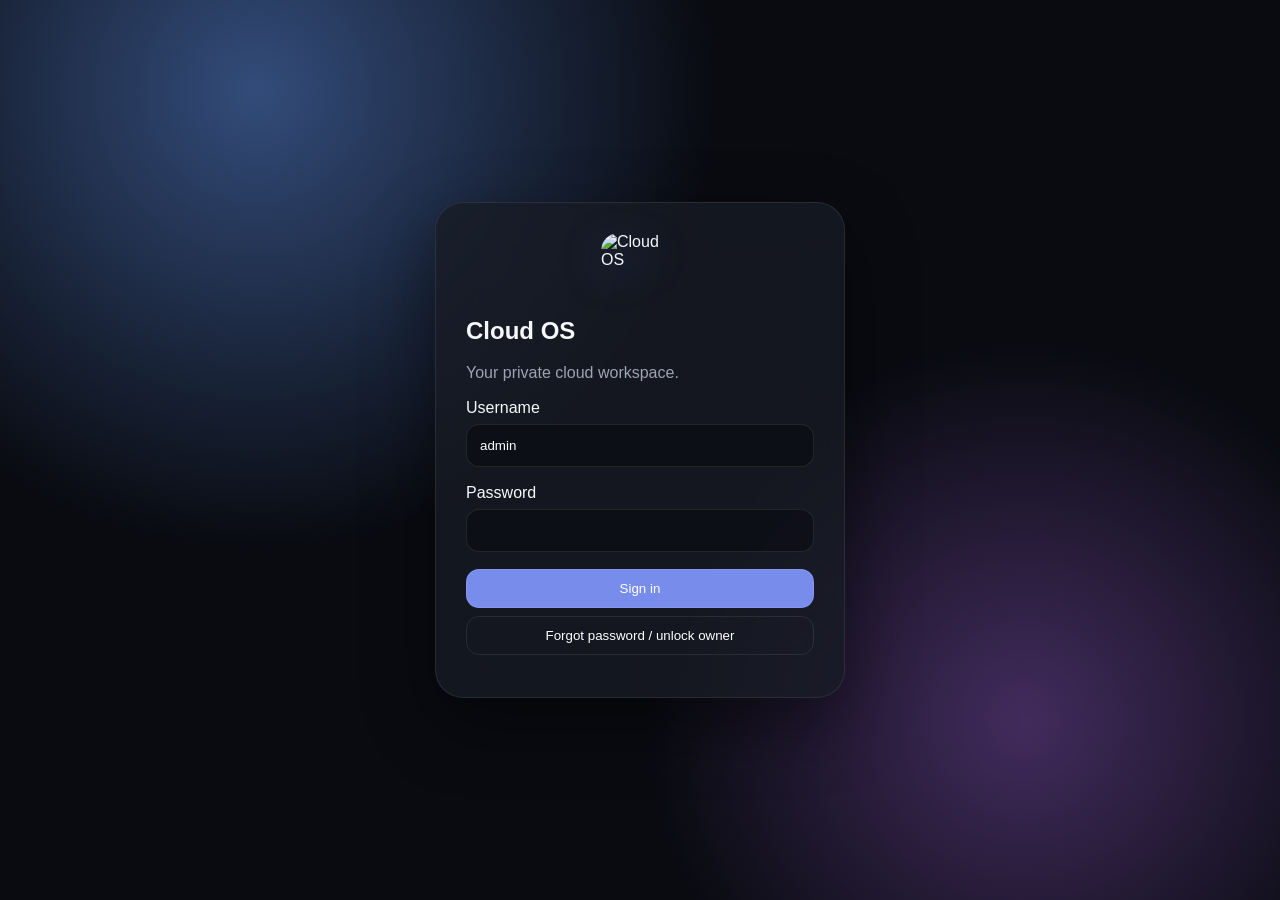
==== cloud_os/dashboard.html @ 86927154 "fix: use persistent mobile sidebar and responsive audit rows" ====
<!doctype html><html><head><meta charset="utf-8"><meta name="viewport" content="width=device-width,initial-scale=1,viewport-fit=cover"><title>Cloud OS</title><style>
*{box-sizing:border-box}body{margin:0;font-family:-apple-system,BlinkMacSystemFont,"Segoe UI",sans-serif;background:#080a0f;color:#f7f8fb;min-height:100vh}.wall{position:fixed;inset:0;background:radial-gradient(circle at 20% 10%,#334c7a 0,transparent 35%),radial-gradient(circle at 80% 80%,#422b5d 0,transparent 30%),#090b11;z-index:-1}.glass{background:#181b24c7;border:1px solid #ffffff16;backdrop-filter:blur(26px);-webkit-backdrop-filter:blur(26px);box-shadow:0 25px 70px #0007}.hidden{display:none!important}.muted,.small{color:#9ca3b2}.small{font-size:12px}.btn{border:1px solid #ffffff16;background:#ffffff0d;color:white;padding:11px 14px;border-radius:13px;cursor:pointer}.primary{background:#788deb}.boot{position:fixed;inset:0;z-index:99;display:grid;place-items:center;background:#050609;transition:.65s}.boot.hide{opacity:0;visibility:hidden}.bootbox{text-align:center}.mark{width:78px;height:64px;margin:auto;display:grid;place-items:center;animation:float 1.8s ease-in-out infinite;filter:drop-shadow(0 12px 22px #5579ff55)}.mark svg,.mark img{width:100%;height:100%;object-fit:contain;border-radius:18px}.brandmark{display:flex;align-items:center;gap:10px}.brandmark svg,.brandmark img{width:30px;height:30px;object-fit:contain;border-radius:8px;filter:drop-shadow(0 6px 12px #5579ff55)}.loader{width:160px;height:4px;background:#ffffff12;border-radius:8px;margin:25px auto;overflow:hidden}.loader i{display:block;height:100%;width:45%;background:#a9b6ff;animation:load 1.2s ease-in-out infinite}.login{min-height:100dvh;display:grid;place-items:center;padding:20px}.loginbox{width:min(410px,100%);padding:30px;border-radius:28px;animation:rise .55s ease}.field{display:grid;gap:7px;margin:17px 0}.field input{border:1px solid #ffffff17;background:#080a0f88;color:white;padding:13px;border-radius:13px}.loginbox .primary{width:100%}.error{color:#ff9ca6;font-size:13px;margin-top:12px}.app{display:grid;grid-template-columns:240px 1fr;gap:14px;padding:14px;min-height:100dvh}.side{border-radius:26px;padding:18px;display:flex;flex-direction:column;position:sticky;top:14px;height:calc(100dvh - 28px)}.brand{font-weight:750;padding:8px 6px 22px}.nav{display:grid;gap:5px}.nav button{position:relative;display:flex;align-items:center;gap:11px;border:0;background:transparent;color:#b5bac8;text-align:left;padding:11px 12px;border-radius:12px;cursor:pointer;transition:background .22s,color .22s,transform .22s}.nav button:before{content:"";position:absolute;left:-7px;width:3px;height:0;border-radius:5px;background:#8fa2ff;transition:height .22s}.nav button:hover,.nav button.active{background:#ffffff12;color:white;transform:translateX(3px)}.nav button.active:before{height:22px}.navico{width:19px;height:19px;flex:0 0 19px;transition:transform .25s ease}.nav button:hover .navico,.nav button.active .navico{transform:scale(1.1) translateY(-1px)}.navico path,.navico circle,.navico rect,.navico line,.navico polyline{vector-effect:non-scaling-stroke}.account{margin-top:auto;border-top:1px solid #ffffff12;padding:12px 2px 0}.accountProfile{display:flex;align-items:center;gap:10px;min-width:0}.avatar{width:36px;height:36px;border-radius:11px;display:grid;place-items:center;background:#ffffff0d;border:1px solid #ffffff13;flex:0 0 36px}.avatar svg{width:18px;height:18px}.accountMeta{min-width:0;flex:1}.accountMeta b{display:block;font-size:14px;white-space:nowrap;overflow:hidden;text-overflow:ellipsis}.roleBadge{display:inline-flex;margin-top:3px;padding:2px 7px;border-radius:999px;background:#8fa2ff18;border:1px solid #8fa2ff2b;color:#bdc8ff;font-size:10px;text-transform:uppercase;letter-spacing:.07em}.logoutIcon{width:34px;height:34px;padding:0;display:grid;place-items:center;border-radius:10px}.logoutIcon svg{width:16px;height:16px;transition:transform .2s}.logoutIcon:hover svg{transform:translateX(2px)}.main{min-width:0;padding:18px 18px 90px}.top{display:flex;justify-content:space-between;align-items:center;margin-bottom:22px}.top h1{margin:0}.online:before{content:"";display:inline-block;width:8px;height:8px;background:#62d18b;border-radius:50%;margin-right:7px}.grid{display:grid;grid-template-columns:repeat(3,minmax(0,1fr));gap:14px}.card{padding:19px;border-radius:22px;animation:rise .42s ease}.metric b{display:block;font-size:32px;margin:8px 0}.bar{height:6px;background:#ffffff10;border-radius:10px;overflow:hidden}.bar i{display:block;height:100%;background:#8fa2ff;transition:width .7s}.wide{grid-column:1/-1}.list{display:grid;gap:7px}.row{display:flex;justify-content:space-between;padding:12px;border:1px solid #ffffff10;background:#ffffff07;border-radius:13px}.terminal{background:#04060a;border:1px solid #ffffff12;border-radius:18px;overflow:hidden}.lights{padding:10px;border-bottom:1px solid #ffffff10}.lights i{display:inline-block;width:10px;height:10px;border-radius:50%;background:#ff6961;margin-right:5px}.lights i:nth-child(2){background:#ffd05a}.lights i:nth-child(3){background:#63d985}.terminal pre{min-height:300px;max-height:55vh;overflow:auto;margin:0;padding:16px;white-space:pre-wrap;font:13px ui-monospace,monospace}.termform{display:flex;border-top:1px solid #ffffff10}.termform input{flex:1;background:transparent;border:0;color:white;padding:14px}.termform button{background:#ffffff0c;color:white;border:0;padding:0 18px}.mobile{display:none}.hamb{display:none;border:1px solid #ffffff16;background:#ffffff0d;color:white;width:42px;height:42px;border-radius:12px;font-size:22px;line-height:1;cursor:pointer}@keyframes load{from{transform:translateX(-120%)}to{transform:translateX(260%)}}@keyframes float{50%{transform:translateY(-7px)}}@keyframes rise{from{opacity:0;transform:translateY(12px) scale(.985)}to{opacity:1;transform:none}}@keyframes contentIn{from{opacity:0;transform:translateY(10px)}to{opacity:1;transform:none}}#content>.card,#content>.grid>.card,#content>.grid>.wide{animation:contentIn .38s cubic-bezier(.2,.8,.2,1) both}#content>.grid>*:nth-child(2){animation-delay:.05s}#content>.grid>*:nth-child(3){animation-delay:.1s}#content>.grid>*:nth-child(4){animation-delay:.15s}@media(prefers-reduced-motion:reduce){*{animation:none!important;transition:none!important}}@media(max-width:760px){.app{display:block;padding:0}.side{display:none}.main{padding:20px 14px 70px}.grid{grid-template-columns:1fr}.wide{grid-column:auto}.hamb{display:block}.mobile{display:none;position:fixed;top:72px;right:14px;left:auto;bottom:auto;width:min(280px,calc(100% - 28px));z-index:30;border-radius:19px;padding:8px;flex-direction:column;box-shadow:0 24px 60px #000a}.mobile.open{display:flex;animation:rise .2s ease}.mobile button{border:0;background:transparent;color:#aeb3c0;padding:12px;border-radius:11px;font-size:14px;text-align:left}.mobile button.active{background:#ffffff13;color:white}}
.toolbar{display:flex;gap:9px;flex-wrap:wrap;align-items:center;margin-bottom:14px}.toolbar .btn{padding:9px 12px}.empty{padding:34px;text-align:center;color:#9ca3b2;border:1px dashed #ffffff18;border-radius:15px}.crumb{display:flex;gap:7px;align-items:center;flex-wrap:wrap;margin-bottom:12px}.crumb button{border:0;background:transparent;color:#aeb8ff;cursor:pointer;padding:4px}.file-name{display:flex;align-items:center;gap:9px;min-width:0}.file-name button{border:0;background:transparent;color:white;cursor:pointer;text-align:left;padding:0}.row-actions{display:flex;gap:6px}.danger{color:#ff9ca6}.select{background:#11151e;color:white;border:1px solid #ffffff17;border-radius:11px;padding:9px}.term-status{padding:8px 12px;border-top:1px solid #ffffff10;color:#9ca3b2;font:12px ui-monospace,monospace}.form-grid{display:grid;grid-template-columns:repeat(2,minmax(0,1fr));gap:10px}.form-grid input,.form-grid select{width:100%;background:#080a0f88;color:white;border:1px solid #ffffff17;border-radius:11px;padding:11px}.sectionbar{display:flex;align-items:center;justify-content:space-between;gap:12px;margin-bottom:12px}@media(max-width:760px){.form-grid{grid-template-columns:1fr}.row{gap:10px;align-items:flex-start}.row-actions{flex-wrap:wrap;justify-content:flex-end}}.settings-tabs{display:flex;gap:8px;flex-wrap:wrap;margin-bottom:14px}.settings-tabs button.active{background:#788deb}.clockCard{display:grid;grid-template-columns:1fr auto;gap:18px;align-items:center;margin-bottom:14px;overflow:hidden;position:relative}.clockCard:after{content:"";position:absolute;width:170px;height:170px;border-radius:50%;right:-55px;top:-80px;background:#788deb20;filter:blur(4px);pointer-events:none}.clockHello{font-size:13px;color:#aeb5c6;margin-bottom:5px}.clockDate{font-size:15px;font-weight:650}.clockZone{font-size:11px;color:#9199aa;margin-top:5px}.clockTime{font-size:clamp(28px,4vw,44px);font-weight:760;letter-spacing:-.04em;font-variant-numeric:tabular-nums;position:relative;z-index:1}.clockTime small{font-size:13px;letter-spacing:0;color:#aeb5c6;margin-left:6px}@media(max-width:560px){.clockCard{grid-template-columns:1fr}.clockTime{font-size:36px}}.kv{display:grid;grid-template-columns:minmax(140px,.7fr) minmax(0,1.3fr) auto;gap:10px;align-items:center;padding:11px 0;border-bottom:1px solid #ffffff0d}.kv:last-child{border:0}.kv code{overflow-wrap:anywhere}.backupIcon{width:34px;height:34px;border-radius:11px;display:grid;place-items:center;background:#788deb18;border:1px solid #788deb2c}.backupIcon svg{width:19px;height:19px;animation:backupFloat 2.8s ease-in-out infinite}.backupMeta{display:flex;align-items:center;gap:10px}.backupActions{display:flex;gap:7px;flex-wrap:wrap}.statusDot{display:inline-block;width:7px;height:7px;border-radius:50%;background:#77d7a0;margin-right:5px;box-shadow:0 0 10px #77d7a088}@keyframes backupFloat{50%{transform:translateY(-2px) rotate(-4deg)}}.chatfab{position:fixed;right:22px;bottom:22px;z-index:50;width:56px;height:56px;border-radius:18px;border:1px solid #a9b6ff55;background:linear-gradient(145deg,#7188ef,#8b72e9);color:white;cursor:pointer;box-shadow:0 14px 35px #0008,0 0 24px #788deb33;display:grid;place-items:center;overflow:visible;transition:transform .22s,box-shadow .22s}.chatfab:hover{transform:translateY(-2px) scale(1.04);box-shadow:0 17px 40px #0009,0 0 30px #788deb55}.chatfab svg{width:30px;height:30px;filter:drop-shadow(0 2px 5px #26347a99)}.aiCore{transform-origin:12px 12px;animation:aiPulse 2.4s ease-in-out infinite}.aiSpark{transform-origin:18px 6px;animation:aiSpark 2.8s ease-in-out infinite}@keyframes aiPulse{50%{transform:scale(1.1);opacity:.82}}@keyframes aiSpark{50%{transform:rotate(18deg) scale(1.12)}}.chatbox{position:fixed;right:22px;bottom:86px;z-index:50;width:min(390px,calc(100vw - 28px));height:min(560px,70vh);border-radius:22px;padding:14px;display:none;flex-direction:column}.chatbox.open{display:flex}.chathead{display:flex;justify-content:space-between;align-items:center;border-bottom:1px solid #ffffff10;padding-bottom:10px}.chatlog{flex:1;overflow:auto;padding:10px 0;white-space:pre-wrap}.chatmsg{padding:10px 12px;border-radius:13px;background:#ffffff08;margin:7px 0}.chatmsg.me{background:#788deb33}.chatinput{display:flex;gap:7px}.chatinput input{flex:1;background:#080a0f;color:white;border:1px solid #ffffff17;border-radius:11px;padding:11px}@media(max-width:760px){.kv{grid-template-columns:1fr auto}.kv .kvalue{grid-column:1/2}.chatfab{right:14px;bottom:14px}.chatbox{right:14px;bottom:78px}}.modalShade{position:fixed;inset:0;z-index:80;background:#0009;display:none;place-items:center;padding:18px}.modalShade.open{display:grid}.modalCard{width:min(520px,100%);padding:20px;border-radius:22px}.modalCard input,.modalCard select,.modalCard textarea{width:100%;margin-top:9px;background:#080a0f;color:white;border:1px solid #ffffff17;border-radius:11px;padding:11px}.modalCard textarea{min-height:260px;resize:vertical}.modalActions{display:flex;justify-content:flex-end;gap:8px;margin-top:14px}.brandmark{position:relative;cursor:pointer;user-select:none;border-radius:13px;transition:background .2s ease,transform .2s ease}.brandmark:hover{background:#ffffff08}.brandmark:focus-visible{outline:2px solid #8fa2ff;outline-offset:3px}.brandmark:after{content:"‹";margin-left:auto;width:25px;height:25px;display:grid;place-items:center;border-radius:8px;background:#ffffff08;color:#cbd1dc;font-size:21px;line-height:1;opacity:0;transform:translateX(5px);transition:.2s}.brandmark:hover:after,.brandmark:focus-visible:after{opacity:1;transform:none}.app.sideHidden{grid-template-columns:72px 1fr}.app.sideHidden .side{display:flex;padding:14px 9px;align-items:center}.app.sideHidden .brand{width:48px;height:48px;padding:7px;margin:0 auto 11px;justify-content:center}.app.sideHidden .brand span,.app.sideHidden .nav button span,.app.sideHidden .accountMeta{display:none}.app.sideHidden .brandmark img{width:34px;height:34px}.app.sideHidden .brandmark:after{content:"›";position:absolute;inset:0;width:auto;height:auto;margin:0;border-radius:13px;background:#0e121bd9;color:#eef1ff;font-size:27px;opacity:0;transform:none;backdrop-filter:blur(5px)}.app.sideHidden .brandmark:hover:after,.app.sideHidden .brandmark:focus-visible:after{opacity:1}.app.sideHidden .nav{width:100%}.app.sideHidden .nav button{width:48px;height:44px;padding:0;justify-content:center;margin:0 auto}.app.sideHidden .nav button:before{left:-5px}.app.sideHidden .nav button:hover,.app.sideHidden .nav button.active{transform:none}.app.sideHidden .navico{width:20px;height:20px}.app.sideHidden .account{width:100%;padding-top:10px}.app.sideHidden .accountProfile{flex-direction:column;gap:7px}.app.sideHidden .avatar{width:34px;height:34px;flex-basis:34px}.app.sideHidden .logoutIcon{width:34px;height:34px}@media(max-width:760px){.brandmark{cursor:default}.brandmark:after{display:none}}.chatmsg.rich{line-height:1.55}.chatmsg.rich h1,.chatmsg.rich h2,.chatmsg.rich h3{margin:10px 0 6px;line-height:1.2}.chatmsg.rich h1{font-size:20px}.chatmsg.rich h2{font-size:18px}.chatmsg.rich h3{font-size:16px}.chatmsg.rich p{margin:7px 0}.chatmsg.rich ul,.chatmsg.rich ol{margin:7px 0;padding-left:21px}.chatmsg.rich code{font-family:ui-monospace,SFMono-Regular,Menlo,monospace;background:#05070c;border:1px solid #ffffff12;border-radius:6px;padding:1px 5px;font-size:12px}.chatmsg.rich pre{overflow:auto;background:#05070c;border:1px solid #ffffff12;border-radius:12px;padding:12px;white-space:pre}.chatmsg.rich pre code{border:0;padding:0;background:transparent}.chatmsg.rich strong{color:#fff}.chatmsg.rich em{color:#cbd2e3}@media(max-width:760px){.app{display:grid!important;grid-template-columns:64px minmax(0,1fr);min-height:100vh;padding:0;overflow-x:hidden}.side{display:flex!important;position:sticky;top:0;height:100vh;width:64px;padding:10px 7px;align-items:center;border-radius:0;border-top:0;border-bottom:0;border-left:0}.side .brand{width:48px;height:48px;padding:7px;margin:0 auto 10px;justify-content:center}.side .brand span,.side .nav button span,.side .accountMeta{display:none}.side .brand img{width:32px;height:32px}.side .nav{width:100%;gap:4px}.side .nav button{width:48px;height:44px;padding:0;justify-content:center;margin:0 auto;border-radius:12px}.side .nav button:before{left:-7px}.side .nav button:hover,.side .nav button.active{transform:none}.side .navico{width:20px;height:20px}.side .account{width:100%;padding-top:8px}.side .accountProfile{flex-direction:column;gap:6px}.side .avatar{width:32px;height:32px;flex-basis:32px}.side .logoutIcon{width:32px;height:32px}.brandmark{cursor:default}.brandmark:after{display:none}.main{min-width:0;width:100%;padding:18px 10px 70px;overflow-x:hidden}.top{gap:8px;margin-bottom:18px}.top h1{font-size:30px}.top .online{font-size:0}.top .online:before{margin-right:0}.hamb,.mobile{display:none!important}.grid{grid-template-columns:minmax(0,1fr)}.card,.wide{min-width:0;max-width:100%;box-sizing:border-box}.row{min-width:0;max-width:100%;box-sizing:border-box;overflow:hidden}.row>span:first-child{min-width:0;overflow-wrap:anywhere;word-break:break-word}.audit-row{display:grid;grid-template-columns:minmax(0,1fr);gap:7px;padding:13px}.audit-row .audit-time{justify-self:start;color:#8f98a9;font-size:11px;white-space:normal}.audit-row .audit-detail{display:block;margin-top:4px;line-height:1.45;overflow-wrap:anywhere;word-break:break-word}.sectionbar{align-items:center}.chatfab{right:12px;bottom:12px}.chatbox{right:10px;bottom:76px;width:calc(100vw - 84px);max-width:390px}.modalShade{padding-left:74px}.kv{grid-template-columns:minmax(0,1fr) auto}.kv .kvalue{grid-column:1/2;min-width:0;overflow-wrap:anywhere}.form-grid{grid-template-columns:1fr}.row-actions{flex-wrap:wrap;justify-content:flex-end}}</style></head><body><div class="wall"></div><div id="boot" class="boot"><div class="bootbox"><div class="mark"><img src="/cloud-os-logo.svg" alt="Cloud OS"></div><h2>Cloud OS</h2><div class="loader"><i></i></div><div class="muted">Starting your cloud workspace…</div></div></div><section id="login" class="login hidden"><form id="lf" class="loginbox glass"><div class="mark"><img src="/cloud-os-logo.svg" alt="Cloud OS"></div><h1>Cloud OS</h1><p class="muted">Your private cloud workspace.</p><label class="field">Username<input id="u" value="admin" autocomplete="username" aria-label="Username" autocapitalize="none" spellcheck="false"></label><label class="field">Password<input id="p" type="password" autocomplete="current-password"></label><button id="loginBtn" class="btn primary">Sign in</button><button id="forgotBtn" class="btn" type="button" style="width:100%;margin-top:8px;background:transparent">Forgot password / unlock owner</button><div id="err" class="error" aria-live="polite"></div></form></section><section id="app" class="app hidden"><aside class="side glass"><div id="brandToggle" class="brand brandmark" role="button" tabindex="0" aria-label="Collapse sidebar" aria-expanded="true" title="Collapse sidebar"><img src="/cloud-os-logo.svg" alt=""><span>Cloud OS</span></div><nav id="nav" class="nav"></nav><div class="account"><div class="accountProfile"><div class="avatar" aria-hidden="true"><svg viewBox="0 0 24 24" fill="none" stroke="currentColor" stroke-width="1.8"><circle cx="12" cy="8" r="3.5"/><path d="M5.5 20c.6-4 3-6 6.5-6s5.9 2 6.5 6"/></svg></div><div class="accountMeta"><b id="who"></b><span id="role" class="roleBadge"></span></div><button id="logout" class="btn logoutIcon" title="Sign out" aria-label="Sign out"><svg viewBox="0 0 24 24" fill="none" stroke="currentColor" stroke-width="1.8"><path d="M10 5H5v14h5M14 8l4 4-4 4M8 12h10"/></svg></button></div></div></aside><main class="main"><header class="top"><div><div class="small">Personal cloud server</div><h1 id="title">Overview</h1></div><div style="display:flex;align-items:center;gap:10px"><div class="online small">Online</div><button id="hamb" class="hamb" type="button" aria-label="Open navigation" aria-expanded="false">☰</button></div></header><div id="content"></div></main><nav id="mobile" class="mobile glass"></nav></section><div id="modal" class="modalShade"><div class="modalCard glass"><h3 id="modalTitle"></h3><div id="modalBody"></div><div class="modalActions"><button id="modalCancel" class="btn">Cancel</button><button id="modalOk" class="btn primary">Save</button></div></div></div><button id="chatFab" class="chatfab hidden" title="Cloud OS AI" aria-label="Open Cloud OS AI"><svg viewBox="0 0 24 24" fill="none" aria-hidden="true"><path class="aiCore" d="M12 3.5 14.3 9l5.7 2.4-5.7 2.3L12 19.5l-2.3-5.8L4 11.4 9.7 9 12 3.5Z" fill="currentColor"/><path class="aiSpark" d="m18.2 3 .7 1.8 1.8.7-1.8.8-.7 1.8-.8-1.8-1.8-.8 1.8-.7.8-1.8Z" fill="#dff8ff"/><circle cx="6" cy="18.5" r="1.2" fill="#dff8ff"/></svg></button><div id="chatBox" class="chatbox glass"><div class="chathead"><b>Cloud OS AI</b><button id="chatClose" class="btn">×</button></div><div id="chatLog" class="chatlog"><div class="chatmsg">Hi. Ask me anything — normal chat, coding, debugging, server help, or Cloud OS questions.</div></div><div class="chatinput"><input id="chatText" placeholder="Message Cloud OS AI…"><button id="chatSend" class="btn primary">Send</button></div></div><script>
const pages=["overview","files","terminal","backups","users","audit","integrations","settings"];let clockTimer=null;const icons={overview:'<svg class="navico" viewBox="0 0 24 24" fill="none" stroke="currentColor" stroke-width="1.7"><rect x="3" y="3" width="7" height="7" rx="2"/><rect x="14" y="3" width="7" height="7" rx="2"/><rect x="3" y="14" width="7" height="7" rx="2"/><rect x="14" y="14" width="7" height="7" rx="2"/></svg>',files:'<svg class="navico" viewBox="0 0 24 24" fill="none" stroke="currentColor" stroke-width="1.7"><path d="M3 7h7l2 2h9v10a2 2 0 0 1-2 2H5a2 2 0 0 1-2-2z"/><path d="M3 7V5a2 2 0 0 1 2-2h5l2 2"/></svg>',terminal:'<svg class="navico" viewBox="0 0 24 24" fill="none" stroke="currentColor" stroke-width="1.7"><rect x="3" y="4" width="18" height="16" rx="3"/><path d="m7 9 3 3-3 3M13 15h4"/></svg>',backups:'<svg class="navico" viewBox="0 0 24 24" fill="none" stroke="currentColor" stroke-width="1.7"><path d="M4 7h16v13H4zM7 4h10v3M8 12h8M12 9v6"/></svg>',users:'<svg class="navico" viewBox="0 0 24 24" fill="none" stroke="currentColor" stroke-width="1.7"><circle cx="9" cy="8" r="3"/><path d="M3 20c.5-4 2.5-6 6-6s5.5 2 6 6M16 7c2.2 0 3.5 1.3 3.5 3S18.2 13 16 13M17 15c2.5.4 3.8 2 4 5"/></svg>',audit:'<svg class="navico" viewBox="0 0 24 24" fill="none" stroke="currentColor" stroke-width="1.7"><path d="M6 3h12v18H6zM9 8h6M9 12h6M9 16h4"/></svg>',integrations:'<svg class="navico" viewBox="0 0 24 24" fill="none" stroke="currentColor" stroke-width="1.7"><path d="M8 12h8M7 8l-4 4 4 4M17 8l4 4-4 4"/></svg>',settings:'<svg class="navico" viewBox="0 0 24 24" fill="none" stroke="currentColor" stroke-width="1.7"><circle cx="12" cy="12" r="3"/><path d="M12 3v3M12 18v3M3 12h3M18 12h3M5.6 5.6l2.1 2.1M16.3 16.3l2.1 2.1M18.4 5.6l-2.1 2.1M7.7 16.3l-2.1 2.1"/></svg>'};let me,page="overview",metricTimer=null;const q=s=>document.querySelector(s),E=s=>String(s??"").replace(/[&<>]/g,c=>({"&":"&amp;","<":"&lt;",">":"&gt;"}[c]));async function api(u,o={}){let r=await fetch(u,{credentials:"same-origin",...o}),d;try{d=await r.json()}catch(_){d={}}if(!r.ok){let e=d.detail?.error||d.error;if(!e&&typeof d.detail==="string")e={code:"HTTP-"+r.status,message:d.detail};e=e||{code:"HTTP-"+r.status,message:r.statusText||"Request failed"};e.status=r.status;e.retryAfter=parseInt(r.headers.get("Retry-After")||"0",10)||0;throw e}return d}function nav(){let f=x=>'<button data-p="'+x+'" class="'+(x===page?"active":"")+'">'+icons[x]+'<span>'+x[0].toUpperCase()+x.slice(1)+"</span></button>";q("#nav").innerHTML=pages.map(f).join("");q("#mobile").innerHTML=pages.map(f).join("");document.querySelectorAll("[data-p]").forEach(b=>b.onclick=()=>{q("#mobile").classList.remove("open");q("#hamb").setAttribute("aria-expanded","false");open(b.dataset.p)})}function modal(title,html,okText="Save"){return new Promise(resolve=>{q("#modalTitle").textContent=title;q("#modalBody").innerHTML=html;q("#modalOk").textContent=okText;q("#modal").classList.add("open");let done=v=>{q("#modal").classList.remove("open");resolve(v)};q("#modalCancel").onclick=()=>done(false);q("#modalOk").onclick=()=>done(true)})}function notice(title,message){return modal(title,`<p class="muted">${E(message)}</p>`,"OK")}function show(){q("#chatFab").classList.remove("hidden");q("#login").classList.add("hidden");q("#app").classList.remove("hidden");q("#who").textContent=me.username;q("#role").textContent=me.role;nav();open("overview")}async function start(){setTimeout(()=>q("#boot").classList.add("hide"),650);try{me=await api("/api/me");show()}catch(e){q("#login").classList.remove("hidden")}}let loginCooldownTimer=null;function loginCooldown(seconds){if(loginCooldownTimer)clearInterval(loginCooldownTimer);let left=Math.max(1,seconds||2),b=q("#loginBtn");b.disabled=true;let tick=()=>{q("#err").textContent="Too many attempts. Try again in "+left+"s.";b.textContent="Locked · "+left+"s";if(--left<0){clearInterval(loginCooldownTimer);loginCooldownTimer=null;b.disabled=false;b.textContent="Sign in";q("#err").textContent=""}};tick();loginCooldownTimer=setInterval(tick,1000)}q("#lf").onsubmit=async e=>{e.preventDefault();let b=q("#loginBtn");b.disabled=true;b.textContent="Signing in…";try{let d=await api("/api/login",{method:"POST",headers:{"Content-Type":"application/json"},body:JSON.stringify({username:q("#u").value,password:q("#p").value})});me=d.user;show()}catch(x){b.disabled=false;b.textContent="Sign in";if(x.status===429)loginCooldown(x.retryAfter||2);else q("#err").textContent=x.code+": "+x.message}};q("#hamb").onclick=()=>{let o=q("#mobile").classList.toggle("open");q("#hamb").setAttribute("aria-expanded",String(o));q("#hamb").textContent=o?"×":"☰"};q("#logout").onclick=async()=>{await api("/api/logout",{method:"POST"});location.reload()};function toggleSidebar(){if(matchMedia("(max-width:760px)").matches)return;let hidden=q("#app").classList.toggle("sideHidden"),b=q("#brandToggle");b.setAttribute("aria-expanded",String(!hidden));b.setAttribute("aria-label",hidden?"Expand sidebar":"Collapse sidebar");b.title=hidden?"Expand sidebar":"Collapse sidebar"}q("#brandToggle").onclick=toggleSidebar;q("#brandToggle").onkeydown=e=>{if(e.key==="Enter"||e.key===" "){e.preventDefault();toggleSidebar()}};function open(p){if(metricTimer){clearInterval(metricTimer);metricTimer=null}if(clockTimer){clearInterval(clockTimer);clockTimer=null}page=p;nav();q("#title").textContent=p[0].toUpperCase()+p.slice(1);({overview,files,terminal,backups,users,audit,integrations,settings}[p])().catch(x=>q("#content").innerHTML='<div class="card glass">'+E(x.code)+": "+E(x.message)+"</div>")}async function overview(){let [d,b,u]=await Promise.all([api("/api/system"),api("/api/booster"),api("/api/update/status")]);let dismissed=localStorage.getItem("cloudos-dismissed-update"),ann=u.available&&u.latest_version!==dismissed?'<div class="card glass wide" style="margin-bottom:14px;border-color:#46d6ff55"><div class="sectionbar"><div><b>Cloud OS update available · v'+E(u.latest_version)+'</b><div class="small">'+E(u.release_name||"New release available")+'. Open Settings → Updates for details.</div></div><button id="hideUpdate" class="btn">Hide</button></div></div>':"";let tz=Intl.DateTimeFormat().resolvedOptions().timeZone||"Local time",place=tz.includes("/")?tz.split("/").slice(-1)[0].replaceAll("_"," "):tz;q("#content").innerHTML=ann+'<div class="card glass wide clockCard"><div><div class="clockHello">Signed in as '+E(me.username)+'</div><div id="clockDate" class="clockDate"></div><div class="clockZone">'+E(place)+' · '+E(tz)+'</div></div><div id="clockTime" class="clockTime"></div></div><div class="card glass wide" style="margin-bottom:14px"><div class="row"><div><b>Performance Booster</b><div class="small">Raises Cloud OS process scheduling priority. No overclocking.</div></div><button id="boost" class="btn primary">'+(b.mode==="boosted"?"Return Normal":"Boost Cloud OS")+'</button></div></div><div class="grid">'+[["CPU","cpu"],["Memory","ram"],["Storage","disk"]].map(x=>'<div class="card glass metric"><span class="muted">'+x[0]+'</span><b id="m-'+x[1]+'">0%</b><div class="bar"><i id="b-'+x[1]+'" style="width:0%"></i></div></div>').join("")+'<div id="sysmeta" class="card glass wide"></div></div>';if(q("#hideUpdate"))q("#hideUpdate").onclick=()=>{localStorage.setItem("cloudos-dismissed-update",u.latest_version);q("#hideUpdate").closest(".card").remove()};let paint=x=>{["cpu","ram","disk"].forEach(k=>{q("#m-"+k).textContent=Math.round(x[k])+"%";q("#b-"+k).style.width=x[k]+"%"});q("#sysmeta").textContent=x.platform+" · Cloud OS v"+x.version+" · uptime "+Math.floor(x.uptime/60)+" min · live update every 2s"};let tick=()=>{let now=new Date(),parts=new Intl.DateTimeFormat(undefined,{hour:"numeric",minute:"2-digit",second:"2-digit",hour12:true}).formatToParts(now),period=parts.find(x=>x.type==="dayPeriod")?.value||"",time=parts.filter(x=>["hour","minute","second"].includes(x.type)).map(x=>x.value).join(":");q("#clockTime").innerHTML=E(time)+'<small>'+E(period)+'</small>';q("#clockDate").textContent=new Intl.DateTimeFormat(undefined,{weekday:"long",day:"numeric",month:"long",year:"numeric"}).format(now)};tick();clockTimer=setInterval(tick,1000);paint(d);q("#boost").onclick=async()=>{await api("/api/booster",{method:"POST",headers:{"Content-Type":"application/json"},body:JSON.stringify({enabled:b.mode!=="boosted"})});overview()};metricTimer=setInterval(async()=>{if(page!=="overview")return;try{paint(await api("/api/system"))}catch(e){}},2000)}async function files(path=""){let a=await api("/api/files?path="+encodeURIComponent(path));let parts=path?path.split("/").filter(Boolean):[],crumbs='<button data-dir="">Storage</button>'+parts.map((x,i)=>' / <button data-dir="'+E(parts.slice(0,i+1).join("/"))+'">'+E(x)+'</button>').join(""),rows=a.length?a.map(x=>{let rel=(path?path+"/":"")+x.name;return '<div class="row"><div class="file-name"><span>'+(x.directory?"📁":"📄")+'</span><button '+(x.directory?'data-dir="'+E(rel)+'"':'data-edit="'+E(rel)+'"')+'>'+E(x.name)+'</button></div><div class="row-actions">'+(!x.directory?'<a class="btn" href="/api/download?path='+encodeURIComponent(rel)+'">Download</a>':'')+'<button class="btn" data-ren="'+E(rel)+'" data-name="'+E(x.name)+'">Rename</button><button class="btn danger" data-del="'+E(rel)+'">Delete</button></div></div>'}).join(""):'<div class="empty">This folder is empty. Create a file, folder, or upload.</div>';q("#content").innerHTML='<div class="card glass"><div class="sectionbar"><h3>Files</h3><button id="refreshFiles" class="btn">Refresh</button></div><div class="toolbar"><button id="newFolder" class="btn primary">New folder</button><button id="newFile" class="btn">New file</button><button id="uploadBtn" class="btn">Upload file</button><input id="uploadFile" type="file" hidden></div><div class="crumb">'+crumbs+'</div><div class="list">'+rows+'</div></div>';document.querySelectorAll("[data-dir]").forEach(b=>b.onclick=()=>files(b.dataset.dir));document.querySelectorAll("[data-edit]").forEach(b=>b.onclick=async()=>{let d=await api("/api/file/content?path="+encodeURIComponent(b.dataset.edit));let ok=await modal("Edit "+b.dataset.edit,'<textarea id="fileContent"></textarea>');q("#fileContent")&&(q("#fileContent").value=d.content);if(!ok)return;await api("/api/file/content",{method:"PUT",headers:{"Content-Type":"application/json"},body:JSON.stringify({path:b.dataset.edit,content:q("#fileContent").value})});files(path)});document.querySelectorAll("[data-ren]").forEach(b=>b.onclick=async()=>{let ok=await modal("Rename",'<input id="renameValue" value="'+E(b.dataset.name)+'" placeholder="New name">');if(!ok)return;let n=q("#renameValue").value.trim();if(!n)return;await api("/api/files/rename",{method:"POST",headers:{"Content-Type":"application/json"},body:JSON.stringify({path:b.dataset.ren,new_name:n})});files(path)});document.querySelectorAll("[data-del]").forEach(b=>b.onclick=async()=>{let ok=await modal("Delete item",'<p>Delete <b>'+E(b.dataset.del)+'</b>?</p>',"Delete");if(!ok)return;await api("/api/files?path="+encodeURIComponent(b.dataset.del),{method:"DELETE"});files(path)});q("#refreshFiles").onclick=()=>files(path);q("#newFolder").onclick=async()=>{let ok=await modal("Create folder",'<input id="folderName" placeholder="Folder name">',"Create");if(!ok)return;let n=q("#folderName").value.trim();if(!n)return;await api("/api/folder",{method:"POST",headers:{"Content-Type":"application/json"},body:JSON.stringify({path:(path?path+"/":"")+n})});files(path)};q("#newFile").onclick=async()=>{let ok=await modal("Create text file",'<input id="fileName" placeholder="File name, e.g. notes.txt"><textarea id="newContent" placeholder="File content"></textarea>',"Create");if(!ok)return;let n=q("#fileName").value.trim();if(!n)return;await api("/api/file",{method:"POST",headers:{"Content-Type":"application/json"},body:JSON.stringify({path:(path?path+"/":"")+n,content:q("#newContent").value})});files(path)};q("#uploadBtn").onclick=()=>q("#uploadFile").click();q("#uploadFile").onchange=async()=>{let file=q("#uploadFile").files[0];if(!file)return;let fd=new FormData();fd.append("file",file);q("#uploadBtn").textContent="Uploading…";try{await api("/api/upload?path="+encodeURIComponent(path),{method:"POST",body:fd});files(path)}catch(e){await notice("Upload failed",e.code+": "+e.message);q("#uploadBtn").textContent="Upload file"}}}async function terminal(){let s=await api("/api/terminal/shells"),shells=s.shells||[];if(!shells.length){q("#content").innerHTML='<div class="card glass">No supported host shell detected.</div>';return}let sess=await api("/api/terminal/session",{method:"POST",headers:{"Content-Type":"application/json"},body:JSON.stringify({shell:shells[0]})});q("#content").innerHTML='<div class="toolbar"><select id="shell" class="select">'+shells.map(x=>'<option>'+E(x)+'</option>').join("")+'</select><span class="small">Native Cloud OS server shell · working directory persists between commands.</span></div><div class="terminal"><div class="lights"><i></i><i></i><i></i> Server terminal</div><pre id="out">Cloud OS server terminal ready.\nShell: '+E(sess.shell)+'\nWorking directory: '+E(sess.cwd)+'\n\n</pre><form id="tf" class="termform"><input id="cmd" autocomplete="off" placeholder="Enter server command…"><button>Run</button></form><div id="termStatus" class="term-status">Ready</div></div>';q("#shell").onchange=async()=>{await api("/api/terminal/session/"+sess.session_id,{method:"DELETE"});sess=await api("/api/terminal/session",{method:"POST",headers:{"Content-Type":"application/json"},body:JSON.stringify({shell:q("#shell").value})});q("#out").textContent+="\n[session changed to "+sess.shell+"]\n"};q("#tf").onsubmit=async e=>{e.preventDefault();let cmd=q("#cmd").value.trim();if(!cmd)return;q("#cmd").value="";let out=q("#out"),st=q("#termStatus");out.textContent+="> "+cmd+"\n";st.textContent="Running…";try{let r=await api("/api/terminal",{method:"POST",headers:{"Content-Type":"application/json"},body:JSON.stringify({command:cmd,shell:q("#shell").value,privileged:false,session_id:sess.session_id})});let text=(r.stdout||"")+(r.stderr||"");out.textContent+=(text||"[command completed with no output]")+(text.endsWith("\n")?"":"\n");st.textContent="Exit "+r.code+" · "+r.shell+" · "+r.cwd;out.scrollTop=out.scrollHeight}catch(x){out.textContent+=x.code+": "+x.message+(x.detail?" — "+x.detail:"")+"\n";st.textContent="Command failed";out.scrollTop=out.scrollHeight}}}async function backups(){let a=await api("/api/backups"),details=await Promise.all(a.map(async n=>{try{return await api("/api/backups/"+encodeURIComponent(n))}catch(_){return{name:n,legacy:true,verified:false}}})),fmtBytes=n=>n==null?"Legacy backup":n<1024?n+" B":n<1048576?(n/1024).toFixed(1)+" KB":n<1073741824?(n/1048576).toFixed(1)+" MB":(n/1073741824).toFixed(2)+" GB";q("#content").innerHTML='<div class="card glass"><div class="sectionbar"><div><h3 style="margin:0">Backup & Restore</h3><div class="small">Full Cloud OS recovery: files, configuration, users, audit data and AI settings.</div></div><button id="createBackup" class="btn primary">Create full backup</button></div><div class="list">'+(details.length?details.map((x,i)=>'<div class="row"><div class="backupMeta"><span class="backupIcon"><svg viewBox="0 0 24 24" fill="none" stroke="currentColor" stroke-width="1.7"><path d="M5 7h14v13H5zM8 4h8v3M8 12h8M12 9v6"/></svg></span><span><b>'+E(x.name)+'</b><br><span class="small">'+(x.verified?'<i class="statusDot"></i>Integrity verified · ':'')+E(fmtBytes(x.total_bytes))+(x.file_count!=null?' · '+E(x.file_count)+' files':'')+(i===0?' · Latest protected':'')+'</span></span></div><span class="backupActions">'+(!x.legacy?'<button class="btn" data-restore="'+E(x.name)+'">Restore</button>':'<button class="btn" disabled>Legacy</button>')+(i===0?'<button class="btn" disabled>Protected</button>':'<button class="btn danger" data-delbackup="'+E(x.name)+'">Delete</button>')+'</span></div>').join(""):'<div class="empty">No backups yet. Create a full recovery point.</div>')+'</div></div>';q("#createBackup").onclick=async()=>{let b=q("#createBackup");b.disabled=true;b.textContent="Creating backup…";try{await api("/api/backup",{method:"POST"});backups()}catch(e){b.disabled=false;b.textContent="Create full backup";await notice("Backup failed",e.code+": "+e.message)}};document.querySelectorAll("[data-restore]").forEach(btn=>btn.onclick=async()=>{let name=btn.dataset.restore,ok=await modal("Restore Cloud OS",'<p class="muted">Restore <b>'+E(name)+'</b>? Current files and Cloud OS state will be replaced. A safety backup is created automatically first.</p>',"Restore");if(!ok)return;btn.disabled=true;btn.textContent="Restoring…";try{let r=await api("/api/backups/"+encodeURIComponent(name)+"/restore",{method:"POST"});await notice("Restore complete","Cloud OS restored. Safety backup: "+r.safety_backup+". Restart Cloud OS to fully apply restored configuration.");backups()}catch(e){btn.disabled=false;btn.textContent="Restore";await notice("Restore failed",e.code+": "+e.message+(e.detail?" — "+e.detail:""))}});document.querySelectorAll("[data-delbackup]").forEach(btn=>btn.onclick=async()=>{let name=btn.dataset.delbackup,ok=await modal("Delete backup",'<p class="muted">Delete <b>'+E(name)+'</b>? This cannot be undone.</p>',"Delete");if(!ok)return;try{await api("/api/backups/"+encodeURIComponent(name),{method:"DELETE"});backups()}catch(e){await notice("Backup delete failed",e.code+": "+e.message+(e.detail?" — "+e.detail:""))}})}async function users(){let [a,t]=await Promise.all([api("/api/users"),api("/api/teams")]);let fmt=v=>v?new Date(v).toLocaleString():"Never";q("#content").innerHTML='<div class="grid"><div class="card glass wide"><div class="sectionbar"><div><h3 style="margin:0">Users</h3><div class="small">Accounts, access state and login history.</div></div><button id="addUser" class="btn primary">Add user</button></div><div class="list">'+a.map(x=>'<div class="row"><span><b>'+E(x.display_name||x.username)+'</b> <span class="small">@'+E(x.username)+' · '+E(x.role)+(x.disabled?" · BLOCKED":"")+'</span><br><span class="small">First login: '+E(fmt(x.first_login_at))+' · Last login: '+E(fmt(x.last_login_at))+'</span></span><span class="row-actions">'+(x.username!=="admin"?'<button class="btn" data-pass="'+E(x.username)+'">Reset password</button><button class="btn '+(x.disabled?"":"danger")+'" data-state="'+E(x.username)+'" data-disabled="'+String(!!x.disabled)+'">'+(x.disabled?"Unblock":"Block")+'</button>':'<span class="small">Built-in owner</span>')+'</span></div>').join("")+'</div></div><div class="card glass wide"><div class="sectionbar"><div><h3 style="margin:0">Teams</h3><div class="small">Group users and grant team roles.</div></div><button id="addTeam" class="btn">Create team</button></div><div class="list">'+(t.length?t.map(x=>'<div class="row"><span><b>'+E(x.name)+'</b><br><span class="small">'+Object.keys(x.members||{}).length+' member(s)</span></span><button class="btn" data-team="'+E(x.name)+'">Add member</button></div>').join(""):'<div class="empty">No teams yet.</div>')+'</div></div></div>';q("#addUser").onclick=async()=>{if(!await modal("Add user",'<input id="uName" placeholder="Username"><input id="uDisplay" placeholder="Display name"><input id="uPass" type="password" placeholder="Password (12+ characters)"><select id="uRole"><option value="member">Member</option><option value="viewer">Viewer</option><option value="operator">Operator</option><option value="admin">Admin</option></select>',"Create"))return;let username=q("#uName").value.trim(),password=q("#uPass").value,display_name=q("#uDisplay").value.trim(),role=q("#uRole").value;if(!username||!password)return notice("Missing information","Username and password are required.");try{await api("/api/users",{method:"POST",headers:{"Content-Type":"application/json"},body:JSON.stringify({username,password,display_name:display_name||username,role})});users()}catch(e){await notice("Could not create user",e.code+": "+e.message)}};document.querySelectorAll("[data-pass]").forEach(b=>b.onclick=async()=>{if(!await modal("Reset password",'<p class="small">@'+E(b.dataset.pass)+'</p><input id="resetPass" type="password" placeholder="New password (12+ characters)">',"Reset"))return;let p=q("#resetPass").value;if(!p)return;try{await api("/api/users/"+encodeURIComponent(b.dataset.pass)+"/password",{method:"POST",headers:{"Content-Type":"application/json"},body:JSON.stringify({new_password:p})});await notice("Password updated","Existing sessions were revoked.")}catch(e){await notice("Password reset failed",e.code+": "+e.message)}});document.querySelectorAll("[data-state]").forEach(b=>b.onclick=async()=>{let disabled=b.dataset.disabled!=="true";if(!await modal((disabled?"Block ":"Unblock ")+b.dataset.state,"<p>Confirm this account change?</p>","Confirm"))return;try{await api("/api/users/"+encodeURIComponent(b.dataset.state)+"/state",{method:"POST",headers:{"Content-Type":"application/json"},body:JSON.stringify({disabled})});users()}catch(e){await notice("Account update failed",e.code+": "+e.message)}});q("#addTeam").onclick=async()=>{if(!await modal("Create team",'<input id="teamName" placeholder="Team name">',"Create"))return;let name=q("#teamName").value.trim();if(!name)return;try{await api("/api/teams",{method:"POST",headers:{"Content-Type":"application/json"},body:JSON.stringify({name})});users()}catch(e){await notice("Could not create team",e.code+": "+e.message)}};document.querySelectorAll("[data-team]").forEach(b=>b.onclick=async()=>{if(!await modal("Add team member",'<input id="memberName" placeholder="Existing username"><select id="memberRole"><option value="member">Member</option><option value="viewer">Viewer</option><option value="operator">Operator</option><option value="admin">Admin</option></select>',"Add"))return;let username=q("#memberName").value.trim(),role=q("#memberRole").value;if(!username)return;try{await api("/api/teams/"+encodeURIComponent(b.dataset.team)+"/members",{method:"POST",headers:{"Content-Type":"application/json"},body:JSON.stringify({username,role})});users()}catch(e){await notice("Could not add member",e.code+": "+e.message)}})}async function audit(){let a=await api("/api/audit");q("#content").innerHTML='<div class="card glass"><div class="sectionbar"><h3>Audit</h3><button id="auditRefresh" class="btn">Refresh</button></div><div class="list">'+(a.length?a.slice().reverse().map(x=>'<div class="row audit-row"><span><b>'+E(x.action)+'</b><span class="small audit-detail">'+E(x.detail||"")+'</span></span><span class="small audit-time">'+E(new Date(x.time).toLocaleString())+'</span></div>').join(""):'<div class="empty">No audit events yet.</div>')+'</div></div>';q("#auditRefresh").onclick=audit}async function integrations(){let d=await api("/api/integrations"),s=d.ssh,c=d.cloudflare;q("#content").innerHTML='<div class="grid"><div class="card glass wide"><div class="sectionbar"><div><h3 style="margin:0">Cloud OS SSH</h3><div class="small">Cloud OS account authentication · terminal permission required</div></div><span class="online small">'+(s.running?"Running":"Stopped")+'</span></div><p class="muted">Native Cloud OS server shell. Windows uses PowerShell; Linux uses Bash. The recommended default listens only on this machine and Cloudflare Tunnel reaches it through localhost.</p><div class="kv"><b>Listen address</b><code class="kvalue">'+E(s.host+":"+s.port)+'</code><span></span></div><div class="kv"><b>Local test</b><code class="kvalue">'+E(s.local_command)+'</code><button class="btn copyVal" data-copy="'+E(s.local_command)+'">Copy</button></div><div class="kv"><b>Cloudflare SSH origin</b><code class="kvalue">'+E(s.cloudflare_origin)+'</code><button class="btn copyVal" data-copy="'+E(s.cloudflare_origin)+'">Copy</button></div><div class="small">'+(s.loopback_only?"Loopback-only SSH is enabled: port "+E(s.port)+" is not intentionally exposed to the LAN by Cloud OS.":"SSH is listening beyond loopback. Restrict this unless LAN access is intentional.")+'</div></div><div class="card glass wide"><div class="sectionbar"><div><h3 style="margin:0">Cloudflare Tunnel</h3><div class="small">Connect an existing remotely-managed tunnel from this dashboard.</div></div><span class="small">'+(c.connector_running?'<span class="statusDot"></span>Connector running':(c.configured?"Configured · stopped":"Not connected"))+'</span></div><p class="muted">Paste the tunnel token from Cloudflare once. Cloud OS stores it locally and never returns it to the browser. Configure your Published application hostname in Cloudflare to use the web origin below.</p><div class="kv"><b>Web route origin</b><code class="kvalue">'+E(c.web_origin)+'</code><button class="btn copyVal" data-copy="'+E(c.web_origin)+'">Copy</button></div><div class="kv"><b>SSH route origin</b><code class="kvalue">'+E(c.ssh_origin)+'</code><button class="btn copyVal" data-copy="'+E(c.ssh_origin)+'">Copy</button></div><div class="kv"><b>cloudflared</b><span class="kvalue">'+(c.installed?E(c.cloudflared_version||"Installed"):"Not detected")+'</span><span></span></div><div class="kv"><b>Connector health</b><span class="kvalue">'+(c.connector_running?"Running":"Stopped")+'</span><span></span></div>'+(!c.connector_running&&c.diagnostic?'<div class="card" style="margin:12px 0"><b>Connector diagnostic</b><pre style="white-space:pre-wrap">'+E(c.diagnostic)+'</pre></div>':'')+'<div class="kv"><b>Configured tunnel</b><code class="kvalue">'+E(c.tunnel||"Not configured in Cloud OS")+'</code><span></span></div><div class="toolbar" style="margin-top:14px">'+(c.configured?'<button id="cfRestart" class="btn primary">Restart connector</button><button id="cfDisconnect" class="btn danger">Disconnect</button>':'<button id="cfConnect" class="btn primary">Connect existing tunnel</button>')+'</div><div class="small">For web access, set your Cloudflare Published application service to <code>'+E(c.web_origin)+'</code>. Protect public hostnames with Cloudflare Access/MFA. If a tunnel token was exposed, rotate it before connecting.</div><h4>Remote SSH client</h4><pre>Host SSH_HOSTNAME\n    ProxyCommand cloudflared access ssh --hostname %h\n\nssh USER@SSH_HOSTNAME</pre></div></div>';document.querySelectorAll(".copyVal").forEach(b=>b.onclick=()=>navigator.clipboard.writeText(b.dataset.copy));let cb=q("#cfConnect");if(cb)cb.onclick=async()=>{if(!await modal("Connect Cloudflare Tunnel",'<p class="muted">Cloudflare Dashboard → Tunnel → Add a replica / Install connector → copy only the tunnel token. The token stays on this server.</p><input id="cfLabel" placeholder="Tunnel label" value="Cloud OS Tunnel"><input id="cfToken" type="password" autocomplete="off" placeholder="Tunnel token">',"Connect"))return;let tunnel_token=q("#cfToken").value.trim(),label=q("#cfLabel").value.trim();if(!tunnel_token)return;try{await api("/api/integrations/cloudflare/connect",{method:"POST",headers:{"Content-Type":"application/json"},body:JSON.stringify({tunnel_token,label})});await integrations()}catch(e){await notice("Cloudflare Tunnel",e.code+": "+e.message)}};let rb=q("#cfRestart");if(rb)rb.onclick=async()=>{try{await api("/api/integrations/cloudflare/restart",{method:"POST"});await integrations()}catch(e){await notice("Cloudflare Tunnel",e.code+": "+e.message)}};let db=q("#cfDisconnect");if(db)db.onclick=async()=>{if(!await modal("Disconnect Cloudflare Tunnel","<p>Stop the Cloud OS-managed connector and remove its locally stored tunnel token?</p>","Disconnect"))return;try{await api("/api/integrations/cloudflare",{method:"DELETE"});await integrations()}catch(e){await notice("Cloudflare Tunnel",e.code+": "+e.message)}}}async function settings(tab="account"){let tabs='<div class="settings-tabs"><button class="btn '+(tab==="account"?"active":"")+'" data-st="account">Account</button><button class="btn '+(tab==="security"?"active":"")+'" data-st="security">Security</button><button class="btn '+(tab==="ai"?"active":"")+'" data-st="ai">AI Configuration</button><button class="btn '+(tab==="updates"?"active":"")+'" data-st="updates">Updates</button><button class="btn '+(tab==="about"?"active":"")+'" data-st="about">About</button></div>';if(tab==="account"){let d=await api("/api/doctor");q("#content").innerHTML=tabs+'<div class="grid"><div class="card glass wide"><h3>Account security</h3><p class="muted">Change the password for @'+E(me.username)+'. You will be signed out after a successful change.</p><div class="form-grid"><input id="currentPass" type="password" placeholder="Current password"><input id="newPass" type="password" placeholder="New password (12+ characters)"></div><button id="changePass" class="btn primary" style="margin-top:10px">Change password</button></div><div class="card glass wide"><h3>System health</h3><div class="list">'+d.checks.map(x=>'<div class="row"><span>'+E(x.name)+'</span><span>'+(x.ok?"PASS":"WARN")+'</span></div>').join("")+'</div></div></div>';q("#changePass").onclick=async()=>{try{await api("/api/account/password",{method:"POST",headers:{"Content-Type":"application/json"},body:JSON.stringify({current_password:q("#currentPass").value,new_password:q("#newPass").value})});await notice("Cloud OS","Password changed. Sign in again.");location.reload()}catch(e){await notice("Cloud OS",e.code+": "+e.message)}}}else if(tab==="security"){let s=await api("/api/security/owner");q("#content").innerHTML=tabs+'<div class="grid"><div class="card glass wide"><div class="sectionbar"><div><h3 style="margin:0">Owner recovery</h3><div class="small">Recovery keys are shown once. Store the key offline; Cloud OS keeps only a derived verifier.</div></div><span class="small">'+(s.recovery_configured?"Recovery ready":"No recovery key")+'</span></div><button id="recoveryKey" class="btn primary">'+(s.recovery_configured?"Rotate recovery key":"Generate recovery key")+'</button></div><div class="card glass wide"><h3>Emergency account lock</h3><p class="muted">If you suspect another person is using the owner account, lock it immediately. All owner sessions are revoked. Unlocking requires the offline recovery key and a new password.</p><input id="lockReason" placeholder="Reason (optional)" style="width:100%;background:#080a0f88;color:white;border:1px solid #ffffff17;border-radius:11px;padding:11px"><button id="lockOwner" class="btn danger" style="margin-top:10px">Lock owner account & sign out</button></div></div>';q("#recoveryKey").onclick=async()=>{if(!await modal("Recovery key","<p class=muted>Generate a new owner recovery key? Any previous recovery key will stop working.</p>","Generate"))return;try{let r=await api("/api/security/owner/recovery-key",{method:"POST"});await notice("Save this recovery key",r.recovery_key+"\n\nStore it offline now. It will not be shown again.")}catch(e){await notice("Recovery key",e.code+": "+e.message)}};q("#lockOwner").onclick=async()=>{if(!await modal("Emergency owner lock","<p>This immediately revokes owner sessions. You will need the offline recovery key to regain access.</p>","Lock account"))return;try{await api("/api/security/owner/lock",{method:"POST",headers:{"Content-Type":"application/json"},body:JSON.stringify({locked:true,reason:q("#lockReason").value})});location.reload()}catch(e){await notice("Account lock failed",e.code+": "+e.message)}}}else if(tab==="ai"){let s=await api("/api/ai/status");q("#content").innerHTML=tabs+'<div class="card glass"><div class="sectionbar"><div><h3 style="margin:0">AI Configuration</h3><div class="small">Provider keys remain on your Cloud OS host.</div></div></div><div class="list">'+Object.entries(s).map(([k,v])=>'<div class="row"><span><b>'+E(k)+'</b><br><span class="small">'+(v.configured?"Configured · "+E(v.model||"default model"):"Not configured")+'</span></span><span class="row-actions"><button class="btn" data-ai-config="'+E(k)+'">Configure</button>'+(v.configured?'<button class="btn danger" data-ai-remove="'+E(k)+'">Remove</button>':'')+'</span></div>').join("")+'</div></div>';document.querySelectorAll("[data-ai-config]").forEach(b=>b.onclick=async()=>{if(!await modal("Configure "+b.dataset.aiConfig,'<input id="aiKey" type="password" placeholder="API key"><input id="aiModel" placeholder="Model name (optional)">',"Configure"))return;let key=q("#aiKey").value,model=q("#aiModel").value.trim();if(!key)return;await api("/api/ai/configure",{method:"POST",headers:{"Content-Type":"application/json"},body:JSON.stringify({provider:b.dataset.aiConfig,api_key:key,model:model||""})});settings("ai")});document.querySelectorAll("[data-ai-remove]").forEach(b=>b.onclick=async()=>{if(!await modal("Remove AI configuration","<p>Remove "+E(b.dataset.aiRemove)+" configuration?</p>","Remove"))return;await api("/api/ai/"+encodeURIComponent(b.dataset.aiRemove),{method:"DELETE"});settings("ai")})}else if(tab==="updates"){let u=await api("/api/update/status"),when=u.checked_at?new Date(u.checked_at).toLocaleString():"Not checked yet",status=u.error?"Check failed":u.available?"Update available":"Up to date";q("#content").innerHTML=tabs+'<div class="card glass"><div class="sectionbar"><div><h3 style="margin:0">Update Center</h3><div class="small">Cloud OS checks the latest GitHub Release every hour. Updates are never installed automatically.</div></div><button id="checkUpdate" class="btn primary">Check now</button></div><div class="kv"><b>Installed</b><code class="kvalue">v'+E(u.current_version||"unknown")+'</code><span></span></div><div class="kv"><b>Latest release</b><code class="kvalue">'+E(u.latest_version?"v"+u.latest_version:"Unknown")+'</code><span></span></div><div class="kv"><b>Status</b><span class="kvalue">'+E(status)+'</span><span></span></div><div class="kv"><b>Last checked</b><span class="kvalue">'+E(when)+'</span><span></span></div>'+(u.error?'<div class="error">'+E(u.error)+'</div>':u.available?'<div class="card" style="margin-top:14px"><b>'+E(u.release_name||"Update available")+'</b><p class="small" style="white-space:pre-wrap">'+E(u.announcement||"")+'</p><div class="small">To install deliberately from the server terminal:</div><pre>cloud-os update</pre><button id="dismissUpdate" class="btn">Hide dashboard announcement</button></div>':'<p class="muted">No newer published release is currently available.</p>')+'</div>';q("#checkUpdate").onclick=async()=>{let b=q("#checkUpdate");b.disabled=true;b.textContent="Checking…";try{await api("/api/update/check",{method:"POST"});settings("updates")}catch(e){b.disabled=false;b.textContent="Check now";await notice("Update check",e.code+": "+e.message)}};if(q("#dismissUpdate"))q("#dismissUpdate").onclick=()=>{localStorage.setItem("cloudos-dismissed-update",u.latest_version);q("#dismissUpdate").textContent="Hidden"}}else{let d=await api("/api/system/details"),gb=n=>(n/1073741824).toFixed(2)+" GB",rows=[["System name",d.system_name],["Local IP",d.ip_addresses&&d.ip_addresses.length?d.ip_addresses.join(", "):"Unavailable"],["Operating system",d.os+" "+d.os_release],["OS build / version",d.os_version],["Architecture",d.architecture],["Processor",d.processor],["CPU cores",d.cpu_physical_cores+" physical / "+d.cpu_logical_cores+" logical"],["RAM",gb(d.ram_total)],["Graphics",d.graphics],["Python",d.python],["Cloud OS",d.cloud_os_version],["Storage",d.drives.map(x=>(x.device||x.mount)+" · "+gb(x.total)+" total · "+gb(x.free)+" free").join(" | ")||"Unavailable"]];q("#content").innerHTML=tabs+'<div class="card glass"><div class="sectionbar"><div><h3 style="margin:0">About Cloud OS</h3><div class="small">Host system and Cloud OS build information.</div></div><button id="copyAll" class="btn">Copy all</button></div><div id="aboutRows">'+rows.map(x=>'<div class="kv"><b>'+E(x[0])+'</b><code class="kvalue">'+E(x[1])+'</code><button class="btn copyVal" data-copy="'+E(x[1])+'">Copy</button></div>').join("")+'</div><div style="margin-top:18px" class="small">Cloud OS built by <b>Nadeem</b> · <a style="color:#aeb8ff" href="https://github.com/nadeemmhdm/cloud-os" target="_blank" rel="noopener">GitHub repository</a></div></div>';document.querySelectorAll(".copyVal").forEach(b=>b.onclick=()=>navigator.clipboard.writeText(b.dataset.copy));q("#copyAll").onclick=()=>navigator.clipboard.writeText(rows.map(x=>x[0]+": "+x[1]).join("\n"))}document.querySelectorAll("[data-st]").forEach(b=>b.onclick=()=>settings(b.dataset.st))}function md(v){let x=E(String(v||"")),blocks=[];x=x.replace(/\`\`\`(?:[a-zA-Z0-9_+-]+)?\\n?([\\s\\S]*?)\`\`\`/g,(_,z)=>{let i=blocks.push("<pre><code>"+z.trim()+"</code></pre>")-1;return "@@BLOCK"+i+"@@"});x=x.replace(/^### (.+)$/gm,"<h3>$1</h3>").replace(/^## (.+)$/gm,"<h2>$1</h2>").replace(/^# (.+)$/gm,"<h1>$1</h1>");x=x.replace(/\*\*(.+?)\*\*/g,"<strong>$1</strong>").replace(/__(.+?)__/g,"<strong>$1</strong>").replace(/(^|[^*])\*([^*\\n]+)\*/g,"$1<em>$2</em>").replace(/\`([^\`\\n]+)\`/g,"<code>$1</code>");let lines=x.split("\\n"),out=[],list=null;for(let line of lines){let u=line.match(/^[-*] (.+)$/),o=line.match(/^\\d+\\. (.+)$/);if(u||o){let type=u?"ul":"ol";if(list!==type){if(list)out.push("</"+list+">");out.push("<"+type+">");list=type}out.push("<li>"+(u?u[1]:o[1])+"</li>");continue}if(list){out.push("</"+list+">");list=null}if(/^@@BLOCK\\d+@@$/.test(line)||/^<h[1-3]>/.test(line))out.push(line);else if(line.trim())out.push("<p>"+line+"</p>")}if(list)out.push("</"+list+">");return out.join("").replace(/@@BLOCK(\\d+)@@/g,(_,i)=>blocks[Number(i)]||"")}q("#forgotBtn").onclick=async()=>{try{let s=await api("/api/recovery/status");if(!s.recovery_configured)return notice("Owner recovery","No recovery key is configured. Use local server access to recover or reconfigure the owner account.");if(!await modal("Recover owner account",'<p class="muted">Enter the offline recovery key and choose a new owner password.</p><input id="recoveryInput" type="password" placeholder="Recovery key"><input id="recoveryPass" type="password" placeholder="New password (12+ characters)">',"Recover"))return;let recovery_key=q("#recoveryInput").value,new_password=q("#recoveryPass").value;if(!recovery_key||!new_password)return;await api("/api/recovery/owner",{method:"POST",headers:{"Content-Type":"application/json"},body:JSON.stringify({recovery_key,new_password})});await notice("Owner recovered","Account unlocked and password reset. Sign in with the new password.")}catch(e){await notice("Recovery failed",e.code+": "+e.message)}};q("#chatFab").onclick=e=>{e.stopPropagation();q("#chatBox").classList.toggle("open")};q("#chatClose").onclick=()=>q("#chatBox").classList.remove("open");q("#chatBox").addEventListener("click",e=>e.stopPropagation());document.addEventListener("click",e=>{let box=q("#chatBox");if(box.classList.contains("open")&&!box.contains(e.target)&&!q("#chatFab").contains(e.target))box.classList.remove("open")});q("#chatSend").onclick=async()=>{let prompt=q("#chatText").value.trim();if(!prompt)return;q("#chatText").value="";q("#chatLog").innerHTML+='<div class="chatmsg me">'+E(prompt)+'</div><div id="thinking" class="chatmsg">Thinking…</div>';q("#chatLog").scrollTop=q("#chatLog").scrollHeight;try{let r=await api("/api/ai/chat",{method:"POST",headers:{"Content-Type":"application/json"},body:JSON.stringify({prompt})});q("#thinking").outerHTML='<div class="chatmsg rich">'+md(r.answer)+'</div>'}catch(e){q("#thinking").outerHTML='<div class="chatmsg error">'+E(e.code+": "+e.message+(e.detail?" — "+e.detail:""))+'</div>'}q("#chatLog").scrollTop=q("#chatLog").scrollHeight};q("#chatText").onkeydown=e=>{if(e.key==="Enter"&&!e.shiftKey){e.preventDefault();q("#chatSend").click()}};start();
</script></body></html>
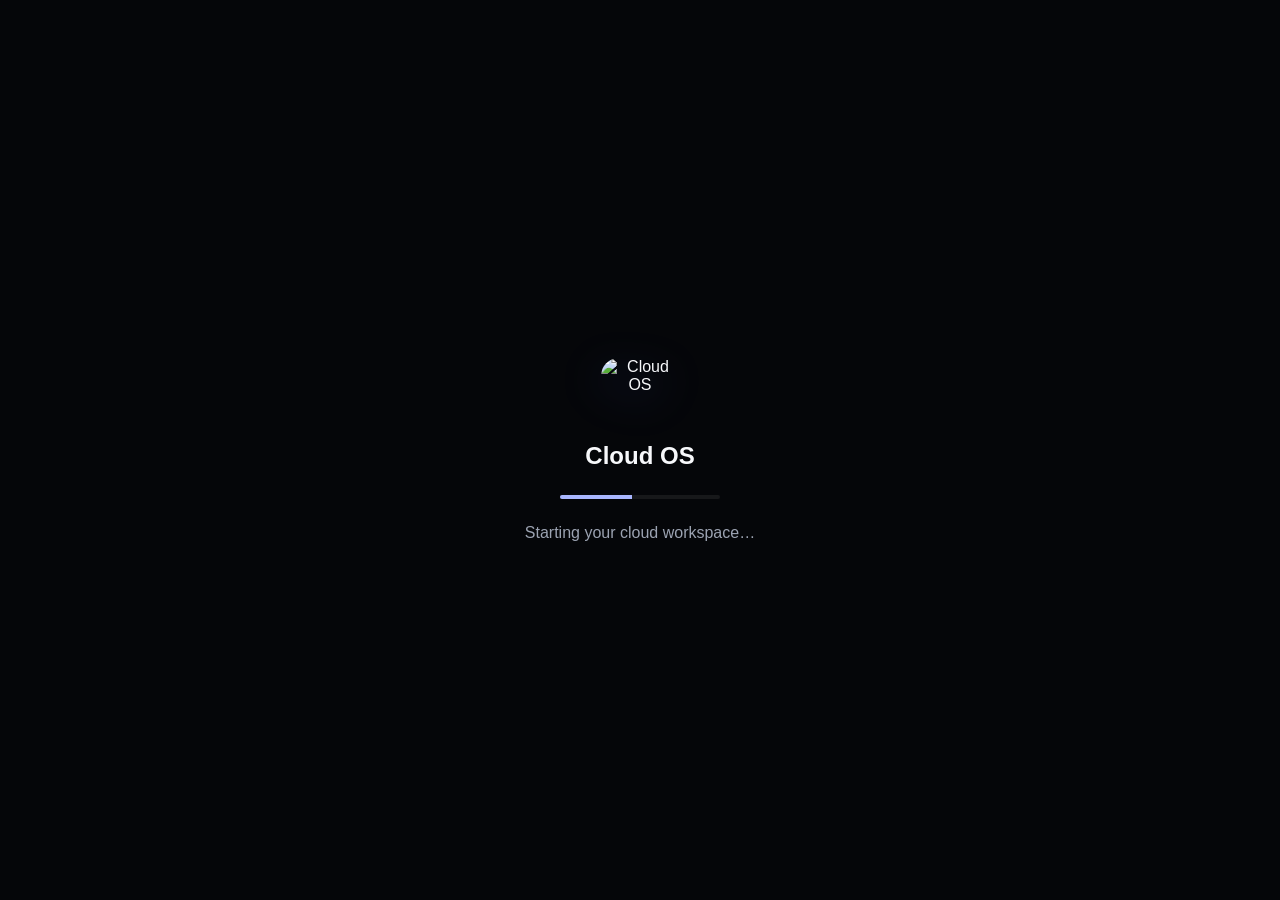
==== commit c6cb9d88: "perf: make dashboard navigation instant and race-safe" ====
--- a/cloud_os/dashboard.html
+++ b/cloud_os/dashboard.html
@@ -1,5 +1,6 @@
 <!doctype html><html><head><meta charset="utf-8"><meta name="viewport" content="width=device-width,initial-scale=1,viewport-fit=cover"><title>Cloud OS</title><style>
 *{box-sizing:border-box}body{margin:0;font-family:-apple-system,BlinkMacSystemFont,"Segoe UI",sans-serif;background:#080a0f;color:#f7f8fb;min-height:100vh}.wall{position:fixed;inset:0;background:radial-gradient(circle at 20% 10%,#334c7a 0,transparent 35%),radial-gradient(circle at 80% 80%,#422b5d 0,transparent 30%),#090b11;z-index:-1}.glass{background:#181b24c7;border:1px solid #ffffff16;backdrop-filter:blur(26px);-webkit-backdrop-filter:blur(26px);box-shadow:0 25px 70px #0007}.hidden{display:none!important}.muted,.small{color:#9ca3b2}.small{font-size:12px}.btn{border:1px solid #ffffff16;background:#ffffff0d;color:white;padding:11px 14px;border-radius:13px;cursor:pointer}.primary{background:#788deb}.boot{position:fixed;inset:0;z-index:99;display:grid;place-items:center;background:#050609;transition:.65s}.boot.hide{opacity:0;visibility:hidden}.bootbox{text-align:center}.mark{width:78px;height:64px;margin:auto;display:grid;place-items:center;animation:float 1.8s ease-in-out infinite;filter:drop-shadow(0 12px 22px #5579ff55)}.mark svg,.mark img{width:100%;height:100%;object-fit:contain;border-radius:18px}.brandmark{display:flex;align-items:center;gap:10px}.brandmark svg,.brandmark img{width:30px;height:30px;object-fit:contain;border-radius:8px;filter:drop-shadow(0 6px 12px #5579ff55)}.loader{width:160px;height:4px;background:#ffffff12;border-radius:8px;margin:25px auto;overflow:hidden}.loader i{display:block;height:100%;width:45%;background:#a9b6ff;animation:load 1.2s ease-in-out infinite}.login{min-height:100dvh;display:grid;place-items:center;padding:20px}.loginbox{width:min(410px,100%);padding:30px;border-radius:28px;animation:rise .55s ease}.field{display:grid;gap:7px;margin:17px 0}.field input{border:1px solid #ffffff17;background:#080a0f88;color:white;padding:13px;border-radius:13px}.loginbox .primary{width:100%}.error{color:#ff9ca6;font-size:13px;margin-top:12px}.app{display:grid;grid-template-columns:240px 1fr;gap:14px;padding:14px;min-height:100dvh}.side{border-radius:26px;padding:18px;display:flex;flex-direction:column;position:sticky;top:14px;height:calc(100dvh - 28px)}.brand{font-weight:750;padding:8px 6px 22px}.nav{display:grid;gap:5px}.nav button{position:relative;display:flex;align-items:center;gap:11px;border:0;background:transparent;color:#b5bac8;text-align:left;padding:11px 12px;border-radius:12px;cursor:pointer;transition:background .22s,color .22s,transform .22s}.nav button:before{content:"";position:absolute;left:-7px;width:3px;height:0;border-radius:5px;background:#8fa2ff;transition:height .22s}.nav button:hover,.nav button.active{background:#ffffff12;color:white;transform:translateX(3px)}.nav button.active:before{height:22px}.navico{width:19px;height:19px;flex:0 0 19px;transition:transform .25s ease}.nav button:hover .navico,.nav button.active .navico{transform:scale(1.1) translateY(-1px)}.navico path,.navico circle,.navico rect,.navico line,.navico polyline{vector-effect:non-scaling-stroke}.account{margin-top:auto;border-top:1px solid #ffffff12;padding:12px 2px 0}.accountProfile{display:flex;align-items:center;gap:10px;min-width:0}.avatar{width:36px;height:36px;border-radius:11px;display:grid;place-items:center;background:#ffffff0d;border:1px solid #ffffff13;flex:0 0 36px}.avatar svg{width:18px;height:18px}.accountMeta{min-width:0;flex:1}.accountMeta b{display:block;font-size:14px;white-space:nowrap;overflow:hidden;text-overflow:ellipsis}.roleBadge{display:inline-flex;margin-top:3px;padding:2px 7px;border-radius:999px;background:#8fa2ff18;border:1px solid #8fa2ff2b;color:#bdc8ff;font-size:10px;text-transform:uppercase;letter-spacing:.07em}.logoutIcon{width:34px;height:34px;padding:0;display:grid;place-items:center;border-radius:10px}.logoutIcon svg{width:16px;height:16px;transition:transform .2s}.logoutIcon:hover svg{transform:translateX(2px)}.main{min-width:0;padding:18px 18px 90px}.top{display:flex;justify-content:space-between;align-items:center;margin-bottom:22px}.top h1{margin:0}.online:before{content:"";display:inline-block;width:8px;height:8px;background:#62d18b;border-radius:50%;margin-right:7px}.grid{display:grid;grid-template-columns:repeat(3,minmax(0,1fr));gap:14px}.card{padding:19px;border-radius:22px;animation:rise .42s ease}.metric b{display:block;font-size:32px;margin:8px 0}.bar{height:6px;background:#ffffff10;border-radius:10px;overflow:hidden}.bar i{display:block;height:100%;background:#8fa2ff;transition:width .7s}.wide{grid-column:1/-1}.list{display:grid;gap:7px}.row{display:flex;justify-content:space-between;padding:12px;border:1px solid #ffffff10;background:#ffffff07;border-radius:13px}.terminal{background:#04060a;border:1px solid #ffffff12;border-radius:18px;overflow:hidden}.lights{padding:10px;border-bottom:1px solid #ffffff10}.lights i{display:inline-block;width:10px;height:10px;border-radius:50%;background:#ff6961;margin-right:5px}.lights i:nth-child(2){background:#ffd05a}.lights i:nth-child(3){background:#63d985}.terminal pre{min-height:300px;max-height:55vh;overflow:auto;margin:0;padding:16px;white-space:pre-wrap;font:13px ui-monospace,monospace}.termform{display:flex;border-top:1px solid #ffffff10}.termform input{flex:1;background:transparent;border:0;color:white;padding:14px}.termform button{background:#ffffff0c;color:white;border:0;padding:0 18px}.mobile{display:none}.hamb{display:none;border:1px solid #ffffff16;background:#ffffff0d;color:white;width:42px;height:42px;border-radius:12px;font-size:22px;line-height:1;cursor:pointer}@keyframes load{from{transform:translateX(-120%)}to{transform:translateX(260%)}}@keyframes float{50%{transform:translateY(-7px)}}@keyframes rise{from{opacity:0;transform:translateY(12px) scale(.985)}to{opacity:1;transform:none}}@keyframes contentIn{from{opacity:0;transform:translateY(10px)}to{opacity:1;transform:none}}#content>.card,#content>.grid>.card,#content>.grid>.wide{animation:contentIn .38s cubic-bezier(.2,.8,.2,1) both}#content>.grid>*:nth-child(2){animation-delay:.05s}#content>.grid>*:nth-child(3){animation-delay:.1s}#content>.grid>*:nth-child(4){animation-delay:.15s}@media(prefers-reduced-motion:reduce){*{animation:none!important;transition:none!important}}@media(max-width:760px){.app{display:block;padding:0}.side{display:none}.main{padding:20px 14px 70px}.grid{grid-template-columns:1fr}.wide{grid-column:auto}.hamb{display:block}.mobile{display:none;position:fixed;top:72px;right:14px;left:auto;bottom:auto;width:min(280px,calc(100% - 28px));z-index:30;border-radius:19px;padding:8px;flex-direction:column;box-shadow:0 24px 60px #000a}.mobile.open{display:flex;animation:rise .2s ease}.mobile button{border:0;background:transparent;color:#aeb3c0;padding:12px;border-radius:11px;font-size:14px;text-align:left}.mobile button.active{background:#ffffff13;color:white}}
-.toolbar{display:flex;gap:9px;flex-wrap:wrap;align-items:center;margin-bottom:14px}.toolbar .btn{padding:9px 12px}.empty{padding:34px;text-align:center;color:#9ca3b2;border:1px dashed #ffffff18;border-radius:15px}.crumb{display:flex;gap:7px;align-items:center;flex-wrap:wrap;margin-bottom:12px}.crumb button{border:0;background:transparent;color:#aeb8ff;cursor:pointer;padding:4px}.file-name{display:flex;align-items:center;gap:9px;min-width:0}.file-name button{border:0;background:transparent;color:white;cursor:pointer;text-align:left;padding:0}.row-actions{display:flex;gap:6px}.danger{color:#ff9ca6}.select{background:#11151e;color:white;border:1px solid #ffffff17;border-radius:11px;padding:9px}.term-status{padding:8px 12px;border-top:1px solid #ffffff10;color:#9ca3b2;font:12px ui-monospace,monospace}.form-grid{display:grid;grid-template-columns:repeat(2,minmax(0,1fr));gap:10px}.form-grid input,.form-grid select{width:100%;background:#080a0f88;color:white;border:1px solid #ffffff17;border-radius:11px;padding:11px}.sectionbar{display:flex;align-items:center;justify-content:space-between;gap:12px;margin-bottom:12px}@media(max-width:760px){.form-grid{grid-template-columns:1fr}.row{gap:10px;align-items:flex-start}.row-actions{flex-wrap:wrap;justify-content:flex-end}}.settings-tabs{display:flex;gap:8px;flex-wrap:wrap;margin-bottom:14px}.settings-tabs button.active{background:#788deb}.clockCard{display:grid;grid-template-columns:1fr auto;gap:18px;align-items:center;margin-bottom:14px;overflow:hidden;position:relative}.clockCard:after{content:"";position:absolute;width:170px;height:170px;border-radius:50%;right:-55px;top:-80px;background:#788deb20;filter:blur(4px);pointer-events:none}.clockHello{font-size:13px;color:#aeb5c6;margin-bottom:5px}.clockDate{font-size:15px;font-weight:650}.clockZone{font-size:11px;color:#9199aa;margin-top:5px}.clockTime{font-size:clamp(28px,4vw,44px);font-weight:760;letter-spacing:-.04em;font-variant-numeric:tabular-nums;position:relative;z-index:1}.clockTime small{font-size:13px;letter-spacing:0;color:#aeb5c6;margin-left:6px}@media(max-width:560px){.clockCard{grid-template-columns:1fr}.clockTime{font-size:36px}}.kv{display:grid;grid-template-columns:minmax(140px,.7fr) minmax(0,1.3fr) auto;gap:10px;align-items:center;padding:11px 0;border-bottom:1px solid #ffffff0d}.kv:last-child{border:0}.kv code{overflow-wrap:anywhere}.backupIcon{width:34px;height:34px;border-radius:11px;display:grid;place-items:center;background:#788deb18;border:1px solid #788deb2c}.backupIcon svg{width:19px;height:19px;animation:backupFloat 2.8s ease-in-out infinite}.backupMeta{display:flex;align-items:center;gap:10px}.backupActions{display:flex;gap:7px;flex-wrap:wrap}.statusDot{display:inline-block;width:7px;height:7px;border-radius:50%;background:#77d7a0;margin-right:5px;box-shadow:0 0 10px #77d7a088}@keyframes backupFloat{50%{transform:translateY(-2px) rotate(-4deg)}}.chatfab{position:fixed;right:22px;bottom:22px;z-index:50;width:56px;height:56px;border-radius:18px;border:1px solid #a9b6ff55;background:linear-gradient(145deg,#7188ef,#8b72e9);color:white;cursor:pointer;box-shadow:0 14px 35px #0008,0 0 24px #788deb33;display:grid;place-items:center;overflow:visible;transition:transform .22s,box-shadow .22s}.chatfab:hover{transform:translateY(-2px) scale(1.04);box-shadow:0 17px 40px #0009,0 0 30px #788deb55}.chatfab svg{width:30px;height:30px;filter:drop-shadow(0 2px 5px #26347a99)}.aiCore{transform-origin:12px 12px;animation:aiPulse 2.4s ease-in-out infinite}.aiSpark{transform-origin:18px 6px;animation:aiSpark 2.8s ease-in-out infinite}@keyframes aiPulse{50%{transform:scale(1.1);opacity:.82}}@keyframes aiSpark{50%{transform:rotate(18deg) scale(1.12)}}.chatbox{position:fixed;right:22px;bottom:86px;z-index:50;width:min(390px,calc(100vw - 28px));height:min(560px,70vh);border-radius:22px;padding:14px;display:none;flex-direction:column}.chatbox.open{display:flex}.chathead{display:flex;justify-content:space-between;align-items:center;border-bottom:1px solid #ffffff10;padding-bottom:10px}.chatlog{flex:1;overflow:auto;padding:10px 0;white-space:pre-wrap}.chatmsg{padding:10px 12px;border-radius:13px;background:#ffffff08;margin:7px 0}.chatmsg.me{background:#788deb33}.chatinput{display:flex;gap:7px}.chatinput input{flex:1;background:#080a0f;color:white;border:1px solid #ffffff17;border-radius:11px;padding:11px}@media(max-width:760px){.kv{grid-template-columns:1fr auto}.kv .kvalue{grid-column:1/2}.chatfab{right:14px;bottom:14px}.chatbox{right:14px;bottom:78px}}.modalShade{position:fixed;inset:0;z-index:80;background:#0009;display:none;place-items:center;padding:18px}.modalShade.open{display:grid}.modalCard{width:min(520px,100%);padding:20px;border-radius:22px}.modalCard input,.modalCard select,.modalCard textarea{width:100%;margin-top:9px;background:#080a0f;color:white;border:1px solid #ffffff17;border-radius:11px;padding:11px}.modalCard textarea{min-height:260px;resize:vertical}.modalActions{display:flex;justify-content:flex-end;gap:8px;margin-top:14px}.brandmark{position:relative;cursor:pointer;user-select:none;border-radius:13px;transition:background .2s ease,transform .2s ease}.brandmark:hover{background:#ffffff08}.brandmark:focus-visible{outline:2px solid #8fa2ff;outline-offset:3px}.brandmark:after{content:"‹";margin-left:auto;width:25px;height:25px;display:grid;place-items:center;border-radius:8px;background:#ffffff08;color:#cbd1dc;font-size:21px;line-height:1;opacity:0;transform:translateX(5px);transition:.2s}.brandmark:hover:after,.brandmark:focus-visible:after{opacity:1;transform:none}.app.sideHidden{grid-template-columns:72px 1fr}.app.sideHidden .side{display:flex;padding:14px 9px;align-items:center}.app.sideHidden .brand{width:48px;height:48px;padding:7px;margin:0 auto 11px;justify-content:center}.app.sideHidden .brand span,.app.sideHidden .nav button span,.app.sideHidden .accountMeta{display:none}.app.sideHidden .brandmark img{width:34px;height:34px}.app.sideHidden .brandmark:after{content:"›";position:absolute;inset:0;width:auto;height:auto;margin:0;border-radius:13px;background:#0e121bd9;color:#eef1ff;font-size:27px;opacity:0;transform:none;backdrop-filter:blur(5px)}.app.sideHidden .brandmark:hover:after,.app.sideHidden .brandmark:focus-visible:after{opacity:1}.app.sideHidden .nav{width:100%}.app.sideHidden .nav button{width:48px;height:44px;padding:0;justify-content:center;margin:0 auto}.app.sideHidden .nav button:before{left:-5px}.app.sideHidden .nav button:hover,.app.sideHidden .nav button.active{transform:none}.app.sideHidden .navico{width:20px;height:20px}.app.sideHidden .account{width:100%;padding-top:10px}.app.sideHidden .accountProfile{flex-direction:column;gap:7px}.app.sideHidden .avatar{width:34px;height:34px;flex-basis:34px}.app.sideHidden .logoutIcon{width:34px;height:34px}@media(max-width:760px){.brandmark{cursor:default}.brandmark:after{display:none}}.chatmsg.rich{line-height:1.55}.chatmsg.rich h1,.chatmsg.rich h2,.chatmsg.rich h3{margin:10px 0 6px;line-height:1.2}.chatmsg.rich h1{font-size:20px}.chatmsg.rich h2{font-size:18px}.chatmsg.rich h3{font-size:16px}.chatmsg.rich p{margin:7px 0}.chatmsg.rich ul,.chatmsg.rich ol{margin:7px 0;padding-left:21px}.chatmsg.rich code{font-family:ui-monospace,SFMono-Regular,Menlo,monospace;background:#05070c;border:1px solid #ffffff12;border-radius:6px;padding:1px 5px;font-size:12px}.chatmsg.rich pre{overflow:auto;background:#05070c;border:1px solid #ffffff12;border-radius:12px;padding:12px;white-space:pre}.chatmsg.rich pre code{border:0;padding:0;background:transparent}.chatmsg.rich strong{color:#fff}.chatmsg.rich em{color:#cbd2e3}@media(max-width:760px){.app{display:grid!important;grid-template-columns:64px minmax(0,1fr);min-height:100vh;padding:0;overflow-x:hidden}.side{display:flex!important;position:sticky;top:0;height:100vh;width:64px;padding:10px 7px;align-items:center;border-radius:0;border-top:0;border-bottom:0;border-left:0}.side .brand{width:48px;height:48px;padding:7px;margin:0 auto 10px;justify-content:center}.side .brand span,.side .nav button span,.side .accountMeta{display:none}.side .brand img{width:32px;height:32px}.side .nav{width:100%;gap:4px}.side .nav button{width:48px;height:44px;padding:0;justify-content:center;margin:0 auto;border-radius:12px}.side .nav button:before{left:-7px}.side .nav button:hover,.side .nav button.active{transform:none}.side .navico{width:20px;height:20px}.side .account{width:100%;padding-top:8px}.side .accountProfile{flex-direction:column;gap:6px}.side .avatar{width:32px;height:32px;flex-basis:32px}.side .logoutIcon{width:32px;height:32px}.brandmark{cursor:default}.brandmark:after{display:none}.main{min-width:0;width:100%;padding:18px 10px 70px;overflow-x:hidden}.top{gap:8px;margin-bottom:18px}.top h1{font-size:30px}.top .online{font-size:0}.top .online:before{margin-right:0}.hamb,.mobile{display:none!important}.grid{grid-template-columns:minmax(0,1fr)}.card,.wide{min-width:0;max-width:100%;box-sizing:border-box}.row{min-width:0;max-width:100%;box-sizing:border-box;overflow:hidden}.row>span:first-child{min-width:0;overflow-wrap:anywhere;word-break:break-word}.audit-row{display:grid;grid-template-columns:minmax(0,1fr);gap:7px;padding:13px}.audit-row .audit-time{justify-self:start;color:#8f98a9;font-size:11px;white-space:normal}.audit-row .audit-detail{display:block;margin-top:4px;line-height:1.45;overflow-wrap:anywhere;word-break:break-word}.sectionbar{align-items:center}.chatfab{right:12px;bottom:12px}.chatbox{right:10px;bottom:76px;width:calc(100vw - 84px);max-width:390px}.modalShade{padding-left:74px}.kv{grid-template-columns:minmax(0,1fr) auto}.kv .kvalue{grid-column:1/2;min-width:0;overflow-wrap:anywhere}.form-grid{grid-template-columns:1fr}.row-actions{flex-wrap:wrap;justify-content:flex-end}}</style></head><body><div class="wall"></div><div id="boot" class="boot"><div class="bootbox"><div class="mark"><img src="/cloud-os-logo.svg" alt="Cloud OS"></div><h2>Cloud OS</h2><div class="loader"><i></i></div><div class="muted">Starting your cloud workspace…</div></div></div><section id="login" class="login hidden"><form id="lf" class="loginbox glass"><div class="mark"><img src="/cloud-os-logo.svg" alt="Cloud OS"></div><h1>Cloud OS</h1><p class="muted">Your private cloud workspace.</p><label class="field">Username<input id="u" value="admin" autocomplete="username" aria-label="Username" autocapitalize="none" spellcheck="false"></label><label class="field">Password<input id="p" type="password" autocomplete="current-password"></label><button id="loginBtn" class="btn primary">Sign in</button><button id="forgotBtn" class="btn" type="button" style="width:100%;margin-top:8px;background:transparent">Forgot password / unlock owner</button><div id="err" class="error" aria-live="polite"></div></form></section><section id="app" class="app hidden"><aside class="side glass"><div id="brandToggle" class="brand brandmark" role="button" tabindex="0" aria-label="Collapse sidebar" aria-expanded="true" title="Collapse sidebar"><img src="/cloud-os-logo.svg" alt=""><span>Cloud OS</span></div><nav id="nav" class="nav"></nav><div class="account"><div class="accountProfile"><div class="avatar" aria-hidden="true"><svg viewBox="0 0 24 24" fill="none" stroke="currentColor" stroke-width="1.8"><circle cx="12" cy="8" r="3.5"/><path d="M5.5 20c.6-4 3-6 6.5-6s5.9 2 6.5 6"/></svg></div><div class="accountMeta"><b id="who"></b><span id="role" class="roleBadge"></span></div><button id="logout" class="btn logoutIcon" title="Sign out" aria-label="Sign out"><svg viewBox="0 0 24 24" fill="none" stroke="currentColor" stroke-width="1.8"><path d="M10 5H5v14h5M14 8l4 4-4 4M8 12h10"/></svg></button></div></div></aside><main class="main"><header class="top"><div><div class="small">Personal cloud server</div><h1 id="title">Overview</h1></div><div style="display:flex;align-items:center;gap:10px"><div class="online small">Online</div><button id="hamb" class="hamb" type="button" aria-label="Open navigation" aria-expanded="false">☰</button></div></header><div id="content"></div></main><nav id="mobile" class="mobile glass"></nav></section><div id="modal" class="modalShade"><div class="modalCard glass"><h3 id="modalTitle"></h3><div id="modalBody"></div><div class="modalActions"><button id="modalCancel" class="btn">Cancel</button><button id="modalOk" class="btn primary">Save</button></div></div></div><button id="chatFab" class="chatfab hidden" title="Cloud OS AI" aria-label="Open Cloud OS AI"><svg viewBox="0 0 24 24" fill="none" aria-hidden="true"><path class="aiCore" d="M12 3.5 14.3 9l5.7 2.4-5.7 2.3L12 19.5l-2.3-5.8L4 11.4 9.7 9 12 3.5Z" fill="currentColor"/><path class="aiSpark" d="m18.2 3 .7 1.8 1.8.7-1.8.8-.7 1.8-.8-1.8-1.8-.8 1.8-.7.8-1.8Z" fill="#dff8ff"/><circle cx="6" cy="18.5" r="1.2" fill="#dff8ff"/></svg></button><div id="chatBox" class="chatbox glass"><div class="chathead"><b>Cloud OS AI</b><button id="chatClose" class="btn">×</button></div><div id="chatLog" class="chatlog"><div class="chatmsg">Hi. Ask me anything — normal chat, coding, debugging, server help, or Cloud OS questions.</div></div><div class="chatinput"><input id="chatText" placeholder="Message Cloud OS AI…"><button id="chatSend" class="btn primary">Send</button></div></div><script>
-const pages=["overview","files","terminal","backups","users","audit","integrations","settings"];let clockTimer=null;const icons={overview:'<svg class="navico" viewBox="0 0 24 24" fill="none" stroke="currentColor" stroke-width="1.7"><rect x="3" y="3" width="7" height="7" rx="2"/><rect x="14" y="3" width="7" height="7" rx="2"/><rect x="3" y="14" width="7" height="7" rx="2"/><rect x="14" y="14" width="7" height="7" rx="2"/></svg>',files:'<svg class="navico" viewBox="0 0 24 24" fill="none" stroke="currentColor" stroke-width="1.7"><path d="M3 7h7l2 2h9v10a2 2 0 0 1-2 2H5a2 2 0 0 1-2-2z"/><path d="M3 7V5a2 2 0 0 1 2-2h5l2 2"/></svg>',terminal:'<svg class="navico" viewBox="0 0 24 24" fill="none" stroke="currentColor" stroke-width="1.7"><rect x="3" y="4" width="18" height="16" rx="3"/><path d="m7 9 3 3-3 3M13 15h4"/></svg>',backups:'<svg class="navico" viewBox="0 0 24 24" fill="none" stroke="currentColor" stroke-width="1.7"><path d="M4 7h16v13H4zM7 4h10v3M8 12h8M12 9v6"/></svg>',users:'<svg class="navico" viewBox="0 0 24 24" fill="none" stroke="currentColor" stroke-width="1.7"><circle cx="9" cy="8" r="3"/><path d="M3 20c.5-4 2.5-6 6-6s5.5 2 6 6M16 7c2.2 0 3.5 1.3 3.5 3S18.2 13 16 13M17 15c2.5.4 3.8 2 4 5"/></svg>',audit:'<svg class="navico" viewBox="0 0 24 24" fill="none" stroke="currentColor" stroke-width="1.7"><path d="M6 3h12v18H6zM9 8h6M9 12h6M9 16h4"/></svg>',integrations:'<svg class="navico" viewBox="0 0 24 24" fill="none" stroke="currentColor" stroke-width="1.7"><path d="M8 12h8M7 8l-4 4 4 4M17 8l4 4-4 4"/></svg>',settings:'<svg class="navico" viewBox="0 0 24 24" fill="none" stroke="currentColor" stroke-width="1.7"><circle cx="12" cy="12" r="3"/><path d="M12 3v3M12 18v3M3 12h3M18 12h3M5.6 5.6l2.1 2.1M16.3 16.3l2.1 2.1M18.4 5.6l-2.1 2.1M7.7 16.3l-2.1 2.1"/></svg>'};let me,page="overview",metricTimer=null;const q=s=>document.querySelector(s),E=s=>String(s??"").replace(/[&<>]/g,c=>({"&":"&amp;","<":"&lt;",">":"&gt;"}[c]));async function api(u,o={}){let r=await fetch(u,{credentials:"same-origin",...o}),d;try{d=await r.json()}catch(_){d={}}if(!r.ok){let e=d.detail?.error||d.error;if(!e&&typeof d.detail==="string")e={code:"HTTP-"+r.status,message:d.detail};e=e||{code:"HTTP-"+r.status,message:r.statusText||"Request failed"};e.status=r.status;e.retryAfter=parseInt(r.headers.get("Retry-After")||"0",10)||0;throw e}return d}function nav(){let f=x=>'<button data-p="'+x+'" class="'+(x===page?"active":"")+'">'+icons[x]+'<span>'+x[0].toUpperCase()+x.slice(1)+"</span></button>";q("#nav").innerHTML=pages.map(f).join("");q("#mobile").innerHTML=pages.map(f).join("");document.querySelectorAll("[data-p]").forEach(b=>b.onclick=()=>{q("#mobile").classList.remove("open");q("#hamb").setAttribute("aria-expanded","false");open(b.dataset.p)})}function modal(title,html,okText="Save"){return new Promise(resolve=>{q("#modalTitle").textContent=title;q("#modalBody").innerHTML=html;q("#modalOk").textContent=okText;q("#modal").classList.add("open");let done=v=>{q("#modal").classList.remove("open");resolve(v)};q("#modalCancel").onclick=()=>done(false);q("#modalOk").onclick=()=>done(true)})}function notice(title,message){return modal(title,`<p class="muted">${E(message)}</p>`,"OK")}function show(){q("#chatFab").classList.remove("hidden");q("#login").classList.add("hidden");q("#app").classList.remove("hidden");q("#who").textContent=me.username;q("#role").textContent=me.role;nav();open("overview")}async function start(){setTimeout(()=>q("#boot").classList.add("hide"),650);try{me=await api("/api/me");show()}catch(e){q("#login").classList.remove("hidden")}}let loginCooldownTimer=null;function loginCooldown(seconds){if(loginCooldownTimer)clearInterval(loginCooldownTimer);let left=Math.max(1,seconds||2),b=q("#loginBtn");b.disabled=true;let tick=()=>{q("#err").textContent="Too many attempts. Try again in "+left+"s.";b.textContent="Locked · "+left+"s";if(--left<0){clearInterval(loginCooldownTimer);loginCooldownTimer=null;b.disabled=false;b.textContent="Sign in";q("#err").textContent=""}};tick();loginCooldownTimer=setInterval(tick,1000)}q("#lf").onsubmit=async e=>{e.preventDefault();let b=q("#loginBtn");b.disabled=true;b.textContent="Signing in…";try{let d=await api("/api/login",{method:"POST",headers:{"Content-Type":"application/json"},body:JSON.stringify({username:q("#u").value,password:q("#p").value})});me=d.user;show()}catch(x){b.disabled=false;b.textContent="Sign in";if(x.status===429)loginCooldown(x.retryAfter||2);else q("#err").textContent=x.code+": "+x.message}};q("#hamb").onclick=()=>{let o=q("#mobile").classList.toggle("open");q("#hamb").setAttribute("aria-expanded",String(o));q("#hamb").textContent=o?"×":"☰"};q("#logout").onclick=async()=>{await api("/api/logout",{method:"POST"});location.reload()};function toggleSidebar(){if(matchMedia("(max-width:760px)").matches)return;let hidden=q("#app").classList.toggle("sideHidden"),b=q("#brandToggle");b.setAttribute("aria-expanded",String(!hidden));b.setAttribute("aria-label",hidden?"Expand sidebar":"Collapse sidebar");b.title=hidden?"Expand sidebar":"Collapse sidebar"}q("#brandToggle").onclick=toggleSidebar;q("#brandToggle").onkeydown=e=>{if(e.key==="Enter"||e.key===" "){e.preventDefault();toggleSidebar()}};function open(p){if(metricTimer){clearInterval(metricTimer);metricTimer=null}if(clockTimer){clearInterval(clockTimer);clockTimer=null}page=p;nav();q("#title").textContent=p[0].toUpperCase()+p.slice(1);({overview,files,terminal,backups,users,audit,integrations,settings}[p])().catch(x=>q("#content").innerHTML='<div class="card glass">'+E(x.code)+": "+E(x.message)+"</div>")}async function overview(){let [d,b,u]=await Promise.all([api("/api/system"),api("/api/booster"),api("/api/update/status")]);let dismissed=localStorage.getItem("cloudos-dismissed-update"),ann=u.available&&u.latest_version!==dismissed?'<div class="card glass wide" style="margin-bottom:14px;border-color:#46d6ff55"><div class="sectionbar"><div><b>Cloud OS update available · v'+E(u.latest_version)+'</b><div class="small">'+E(u.release_name||"New release available")+'. Open Settings → Updates for details.</div></div><button id="hideUpdate" class="btn">Hide</button></div></div>':"";let tz=Intl.DateTimeFormat().resolvedOptions().timeZone||"Local time",place=tz.includes("/")?tz.split("/").slice(-1)[0].replaceAll("_"," "):tz;q("#content").innerHTML=ann+'<div class="card glass wide clockCard"><div><div class="clockHello">Signed in as '+E(me.username)+'</div><div id="clockDate" class="clockDate"></div><div class="clockZone">'+E(place)+' · '+E(tz)+'</div></div><div id="clockTime" class="clockTime"></div></div><div class="card glass wide" style="margin-bottom:14px"><div class="row"><div><b>Performance Booster</b><div class="small">Raises Cloud OS process scheduling priority. No overclocking.</div></div><button id="boost" class="btn primary">'+(b.mode==="boosted"?"Return Normal":"Boost Cloud OS")+'</button></div></div><div class="grid">'+[["CPU","cpu"],["Memory","ram"],["Storage","disk"]].map(x=>'<div class="card glass metric"><span class="muted">'+x[0]+'</span><b id="m-'+x[1]+'">0%</b><div class="bar"><i id="b-'+x[1]+'" style="width:0%"></i></div></div>').join("")+'<div id="sysmeta" class="card glass wide"></div></div>';if(q("#hideUpdate"))q("#hideUpdate").onclick=()=>{localStorage.setItem("cloudos-dismissed-update",u.latest_version);q("#hideUpdate").closest(".card").remove()};let paint=x=>{["cpu","ram","disk"].forEach(k=>{q("#m-"+k).textContent=Math.round(x[k])+"%";q("#b-"+k).style.width=x[k]+"%"});q("#sysmeta").textContent=x.platform+" · Cloud OS v"+x.version+" · uptime "+Math.floor(x.uptime/60)+" min · live update every 2s"};let tick=()=>{let now=new Date(),parts=new Intl.DateTimeFormat(undefined,{hour:"numeric",minute:"2-digit",second:"2-digit",hour12:true}).formatToParts(now),period=parts.find(x=>x.type==="dayPeriod")?.value||"",time=parts.filter(x=>["hour","minute","second"].includes(x.type)).map(x=>x.value).join(":");q("#clockTime").innerHTML=E(time)+'<small>'+E(period)+'</small>';q("#clockDate").textContent=new Intl.DateTimeFormat(undefined,{weekday:"long",day:"numeric",month:"long",year:"numeric"}).format(now)};tick();clockTimer=setInterval(tick,1000);paint(d);q("#boost").onclick=async()=>{await api("/api/booster",{method:"POST",headers:{"Content-Type":"application/json"},body:JSON.stringify({enabled:b.mode!=="boosted"})});overview()};metricTimer=setInterval(async()=>{if(page!=="overview")return;try{paint(await api("/api/system"))}catch(e){}},2000)}async function files(path=""){let a=await api("/api/files?path="+encodeURIComponent(path));let parts=path?path.split("/").filter(Boolean):[],crumbs='<button data-dir="">Storage</button>'+parts.map((x,i)=>' / <button data-dir="'+E(parts.slice(0,i+1).join("/"))+'">'+E(x)+'</button>').join(""),rows=a.length?a.map(x=>{let rel=(path?path+"/":"")+x.name;return '<div class="row"><div class="file-name"><span>'+(x.directory?"📁":"📄")+'</span><button '+(x.directory?'data-dir="'+E(rel)+'"':'data-edit="'+E(rel)+'"')+'>'+E(x.name)+'</button></div><div class="row-actions">'+(!x.directory?'<a class="btn" href="/api/download?path='+encodeURIComponent(rel)+'">Download</a>':'')+'<button class="btn" data-ren="'+E(rel)+'" data-name="'+E(x.name)+'">Rename</button><button class="btn danger" data-del="'+E(rel)+'">Delete</button></div></div>'}).join(""):'<div class="empty">This folder is empty. Create a file, folder, or upload.</div>';q("#content").innerHTML='<div class="card glass"><div class="sectionbar"><h3>Files</h3><button id="refreshFiles" class="btn">Refresh</button></div><div class="toolbar"><button id="newFolder" class="btn primary">New folder</button><button id="newFile" class="btn">New file</button><button id="uploadBtn" class="btn">Upload file</button><input id="uploadFile" type="file" hidden></div><div class="crumb">'+crumbs+'</div><div class="list">'+rows+'</div></div>';document.querySelectorAll("[data-dir]").forEach(b=>b.onclick=()=>files(b.dataset.dir));document.querySelectorAll("[data-edit]").forEach(b=>b.onclick=async()=>{let d=await api("/api/file/content?path="+encodeURIComponent(b.dataset.edit));let ok=await modal("Edit "+b.dataset.edit,'<textarea id="fileContent"></textarea>');q("#fileContent")&&(q("#fileContent").value=d.content);if(!ok)return;await api("/api/file/content",{method:"PUT",headers:{"Content-Type":"application/json"},body:JSON.stringify({path:b.dataset.edit,content:q("#fileContent").value})});files(path)});document.querySelectorAll("[data-ren]").forEach(b=>b.onclick=async()=>{let ok=await modal("Rename",'<input id="renameValue" value="'+E(b.dataset.name)+'" placeholder="New name">');if(!ok)return;let n=q("#renameValue").value.trim();if(!n)return;await api("/api/files/rename",{method:"POST",headers:{"Content-Type":"application/json"},body:JSON.stringify({path:b.dataset.ren,new_name:n})});files(path)});document.querySelectorAll("[data-del]").forEach(b=>b.onclick=async()=>{let ok=await modal("Delete item",'<p>Delete <b>'+E(b.dataset.del)+'</b>?</p>',"Delete");if(!ok)return;await api("/api/files?path="+encodeURIComponent(b.dataset.del),{method:"DELETE"});files(path)});q("#refreshFiles").onclick=()=>files(path);q("#newFolder").onclick=async()=>{let ok=await modal("Create folder",'<input id="folderName" placeholder="Folder name">',"Create");if(!ok)return;let n=q("#folderName").value.trim();if(!n)return;await api("/api/folder",{method:"POST",headers:{"Content-Type":"application/json"},body:JSON.stringify({path:(path?path+"/":"")+n})});files(path)};q("#newFile").onclick=async()=>{let ok=await modal("Create text file",'<input id="fileName" placeholder="File name, e.g. notes.txt"><textarea id="newContent" placeholder="File content"></textarea>',"Create");if(!ok)return;let n=q("#fileName").value.trim();if(!n)return;await api("/api/file",{method:"POST",headers:{"Content-Type":"application/json"},body:JSON.stringify({path:(path?path+"/":"")+n,content:q("#newContent").value})});files(path)};q("#uploadBtn").onclick=()=>q("#uploadFile").click();q("#uploadFile").onchange=async()=>{let file=q("#uploadFile").files[0];if(!file)return;let fd=new FormData();fd.append("file",file);q("#uploadBtn").textContent="Uploading…";try{await api("/api/upload?path="+encodeURIComponent(path),{method:"POST",body:fd});files(path)}catch(e){await notice("Upload failed",e.code+": "+e.message);q("#uploadBtn").textContent="Upload file"}}}async function terminal(){let s=await api("/api/terminal/shells"),shells=s.shells||[];if(!shells.length){q("#content").innerHTML='<div class="card glass">No supported host shell detected.</div>';return}let sess=await api("/api/terminal/session",{method:"POST",headers:{"Content-Type":"application/json"},body:JSON.stringify({shell:shells[0]})});q("#content").innerHTML='<div class="toolbar"><select id="shell" class="select">'+shells.map(x=>'<option>'+E(x)+'</option>').join("")+'</select><span class="small">Native Cloud OS server shell · working directory persists between commands.</span></div><div class="terminal"><div class="lights"><i></i><i></i><i></i> Server terminal</div><pre id="out">Cloud OS server terminal ready.\nShell: '+E(sess.shell)+'\nWorking directory: '+E(sess.cwd)+'\n\n</pre><form id="tf" class="termform"><input id="cmd" autocomplete="off" placeholder="Enter server command…"><button>Run</button></form><div id="termStatus" class="term-status">Ready</div></div>';q("#shell").onchange=async()=>{await api("/api/terminal/session/"+sess.session_id,{method:"DELETE"});sess=await api("/api/terminal/session",{method:"POST",headers:{"Content-Type":"application/json"},body:JSON.stringify({shell:q("#shell").value})});q("#out").textContent+="\n[session changed to "+sess.shell+"]\n"};q("#tf").onsubmit=async e=>{e.preventDefault();let cmd=q("#cmd").value.trim();if(!cmd)return;q("#cmd").value="";let out=q("#out"),st=q("#termStatus");out.textContent+="> "+cmd+"\n";st.textContent="Running…";try{let r=await api("/api/terminal",{method:"POST",headers:{"Content-Type":"application/json"},body:JSON.stringify({command:cmd,shell:q("#shell").value,privileged:false,session_id:sess.session_id})});let text=(r.stdout||"")+(r.stderr||"");out.textContent+=(text||"[command completed with no output]")+(text.endsWith("\n")?"":"\n");st.textContent="Exit "+r.code+" · "+r.shell+" · "+r.cwd;out.scrollTop=out.scrollHeight}catch(x){out.textContent+=x.code+": "+x.message+(x.detail?" — "+x.detail:"")+"\n";st.textContent="Command failed";out.scrollTop=out.scrollHeight}}}async function backups(){let a=await api("/api/backups"),details=await Promise.all(a.map(async n=>{try{return await api("/api/backups/"+encodeURIComponent(n))}catch(_){return{name:n,legacy:true,verified:false}}})),fmtBytes=n=>n==null?"Legacy backup":n<1024?n+" B":n<1048576?(n/1024).toFixed(1)+" KB":n<1073741824?(n/1048576).toFixed(1)+" MB":(n/1073741824).toFixed(2)+" GB";q("#content").innerHTML='<div class="card glass"><div class="sectionbar"><div><h3 style="margin:0">Backup & Restore</h3><div class="small">Full Cloud OS recovery: files, configuration, users, audit data and AI settings.</div></div><button id="createBackup" class="btn primary">Create full backup</button></div><div class="list">'+(details.length?details.map((x,i)=>'<div class="row"><div class="backupMeta"><span class="backupIcon"><svg viewBox="0 0 24 24" fill="none" stroke="currentColor" stroke-width="1.7"><path d="M5 7h14v13H5zM8 4h8v3M8 12h8M12 9v6"/></svg></span><span><b>'+E(x.name)+'</b><br><span class="small">'+(x.verified?'<i class="statusDot"></i>Integrity verified · ':'')+E(fmtBytes(x.total_bytes))+(x.file_count!=null?' · '+E(x.file_count)+' files':'')+(i===0?' · Latest protected':'')+'</span></span></div><span class="backupActions">'+(!x.legacy?'<button class="btn" data-restore="'+E(x.name)+'">Restore</button>':'<button class="btn" disabled>Legacy</button>')+(i===0?'<button class="btn" disabled>Protected</button>':'<button class="btn danger" data-delbackup="'+E(x.name)+'">Delete</button>')+'</span></div>').join(""):'<div class="empty">No backups yet. Create a full recovery point.</div>')+'</div></div>';q("#createBackup").onclick=async()=>{let b=q("#createBackup");b.disabled=true;b.textContent="Creating backup…";try{await api("/api/backup",{method:"POST"});backups()}catch(e){b.disabled=false;b.textContent="Create full backup";await notice("Backup failed",e.code+": "+e.message)}};document.querySelectorAll("[data-restore]").forEach(btn=>btn.onclick=async()=>{let name=btn.dataset.restore,ok=await modal("Restore Cloud OS",'<p class="muted">Restore <b>'+E(name)+'</b>? Current files and Cloud OS state will be replaced. A safety backup is created automatically first.</p>',"Restore");if(!ok)return;btn.disabled=true;btn.textContent="Restoring…";try{let r=await api("/api/backups/"+encodeURIComponent(name)+"/restore",{method:"POST"});await notice("Restore complete","Cloud OS restored. Safety backup: "+r.safety_backup+". Restart Cloud OS to fully apply restored configuration.");backups()}catch(e){btn.disabled=false;btn.textContent="Restore";await notice("Restore failed",e.code+": "+e.message+(e.detail?" — "+e.detail:""))}});document.querySelectorAll("[data-delbackup]").forEach(btn=>btn.onclick=async()=>{let name=btn.dataset.delbackup,ok=await modal("Delete backup",'<p class="muted">Delete <b>'+E(name)+'</b>? This cannot be undone.</p>',"Delete");if(!ok)return;try{await api("/api/backups/"+encodeURIComponent(name),{method:"DELETE"});backups()}catch(e){await notice("Backup delete failed",e.code+": "+e.message+(e.detail?" — "+e.detail:""))}})}async function users(){let [a,t]=await Promise.all([api("/api/users"),api("/api/teams")]);let fmt=v=>v?new Date(v).toLocaleString():"Never";q("#content").innerHTML='<div class="grid"><div class="card glass wide"><div class="sectionbar"><div><h3 style="margin:0">Users</h3><div class="small">Accounts, access state and login history.</div></div><button id="addUser" class="btn primary">Add user</button></div><div class="list">'+a.map(x=>'<div class="row"><span><b>'+E(x.display_name||x.username)+'</b> <span class="small">@'+E(x.username)+' · '+E(x.role)+(x.disabled?" · BLOCKED":"")+'</span><br><span class="small">First login: '+E(fmt(x.first_login_at))+' · Last login: '+E(fmt(x.last_login_at))+'</span></span><span class="row-actions">'+(x.username!=="admin"?'<button class="btn" data-pass="'+E(x.username)+'">Reset password</button><button class="btn '+(x.disabled?"":"danger")+'" data-state="'+E(x.username)+'" data-disabled="'+String(!!x.disabled)+'">'+(x.disabled?"Unblock":"Block")+'</button>':'<span class="small">Built-in owner</span>')+'</span></div>').join("")+'</div></div><div class="card glass wide"><div class="sectionbar"><div><h3 style="margin:0">Teams</h3><div class="small">Group users and grant team roles.</div></div><button id="addTeam" class="btn">Create team</button></div><div class="list">'+(t.length?t.map(x=>'<div class="row"><span><b>'+E(x.name)+'</b><br><span class="small">'+Object.keys(x.members||{}).length+' member(s)</span></span><button class="btn" data-team="'+E(x.name)+'">Add member</button></div>').join(""):'<div class="empty">No teams yet.</div>')+'</div></div></div>';q("#addUser").onclick=async()=>{if(!await modal("Add user",'<input id="uName" placeholder="Username"><input id="uDisplay" placeholder="Display name"><input id="uPass" type="password" placeholder="Password (12+ characters)"><select id="uRole"><option value="member">Member</option><option value="viewer">Viewer</option><option value="operator">Operator</option><option value="admin">Admin</option></select>',"Create"))return;let username=q("#uName").value.trim(),password=q("#uPass").value,display_name=q("#uDisplay").value.trim(),role=q("#uRole").value;if(!username||!password)return notice("Missing information","Username and password are required.");try{await api("/api/users",{method:"POST",headers:{"Content-Type":"application/json"},body:JSON.stringify({username,password,display_name:display_name||username,role})});users()}catch(e){await notice("Could not create user",e.code+": "+e.message)}};document.querySelectorAll("[data-pass]").forEach(b=>b.onclick=async()=>{if(!await modal("Reset password",'<p class="small">@'+E(b.dataset.pass)+'</p><input id="resetPass" type="password" placeholder="New password (12+ characters)">',"Reset"))return;let p=q("#resetPass").value;if(!p)return;try{await api("/api/users/"+encodeURIComponent(b.dataset.pass)+"/password",{method:"POST",headers:{"Content-Type":"application/json"},body:JSON.stringify({new_password:p})});await notice("Password updated","Existing sessions were revoked.")}catch(e){await notice("Password reset failed",e.code+": "+e.message)}});document.querySelectorAll("[data-state]").forEach(b=>b.onclick=async()=>{let disabled=b.dataset.disabled!=="true";if(!await modal((disabled?"Block ":"Unblock ")+b.dataset.state,"<p>Confirm this account change?</p>","Confirm"))return;try{await api("/api/users/"+encodeURIComponent(b.dataset.state)+"/state",{method:"POST",headers:{"Content-Type":"application/json"},body:JSON.stringify({disabled})});users()}catch(e){await notice("Account update failed",e.code+": "+e.message)}});q("#addTeam").onclick=async()=>{if(!await modal("Create team",'<input id="teamName" placeholder="Team name">',"Create"))return;let name=q("#teamName").value.trim();if(!name)return;try{await api("/api/teams",{method:"POST",headers:{"Content-Type":"application/json"},body:JSON.stringify({name})});users()}catch(e){await notice("Could not create team",e.code+": "+e.message)}};document.querySelectorAll("[data-team]").forEach(b=>b.onclick=async()=>{if(!await modal("Add team member",'<input id="memberName" placeholder="Existing username"><select id="memberRole"><option value="member">Member</option><option value="viewer">Viewer</option><option value="operator">Operator</option><option value="admin">Admin</option></select>',"Add"))return;let username=q("#memberName").value.trim(),role=q("#memberRole").value;if(!username)return;try{await api("/api/teams/"+encodeURIComponent(b.dataset.team)+"/members",{method:"POST",headers:{"Content-Type":"application/json"},body:JSON.stringify({username,role})});users()}catch(e){await notice("Could not add member",e.code+": "+e.message)}})}async function audit(){let a=await api("/api/audit");q("#content").innerHTML='<div class="card glass"><div class="sectionbar"><h3>Audit</h3><button id="auditRefresh" class="btn">Refresh</button></div><div class="list">'+(a.length?a.slice().reverse().map(x=>'<div class="row audit-row"><span><b>'+E(x.action)+'</b><span class="small audit-detail">'+E(x.detail||"")+'</span></span><span class="small audit-time">'+E(new Date(x.time).toLocaleString())+'</span></div>').join(""):'<div class="empty">No audit events yet.</div>')+'</div></div>';q("#auditRefresh").onclick=audit}async function integrations(){let d=await api("/api/integrations"),s=d.ssh,c=d.cloudflare;q("#content").innerHTML='<div class="grid"><div class="card glass wide"><div class="sectionbar"><div><h3 style="margin:0">Cloud OS SSH</h3><div class="small">Cloud OS account authentication · terminal permission required</div></div><span class="online small">'+(s.running?"Running":"Stopped")+'</span></div><p class="muted">Native Cloud OS server shell. Windows uses PowerShell; Linux uses Bash. The recommended default listens only on this machine and Cloudflare Tunnel reaches it through localhost.</p><div class="kv"><b>Listen address</b><code class="kvalue">'+E(s.host+":"+s.port)+'</code><span></span></div><div class="kv"><b>Local test</b><code class="kvalue">'+E(s.local_command)+'</code><button class="btn copyVal" data-copy="'+E(s.local_command)+'">Copy</button></div><div class="kv"><b>Cloudflare SSH origin</b><code class="kvalue">'+E(s.cloudflare_origin)+'</code><button class="btn copyVal" data-copy="'+E(s.cloudflare_origin)+'">Copy</button></div><div class="small">'+(s.loopback_only?"Loopback-only SSH is enabled: port "+E(s.port)+" is not intentionally exposed to the LAN by Cloud OS.":"SSH is listening beyond loopback. Restrict this unless LAN access is intentional.")+'</div></div><div class="card glass wide"><div class="sectionbar"><div><h3 style="margin:0">Cloudflare Tunnel</h3><div class="small">Connect an existing remotely-managed tunnel from this dashboard.</div></div><span class="small">'+(c.connector_running?'<span class="statusDot"></span>Connector running':(c.configured?"Configured · stopped":"Not connected"))+'</span></div><p class="muted">Paste the tunnel token from Cloudflare once. Cloud OS stores it locally and never returns it to the browser. Configure your Published application hostname in Cloudflare to use the web origin below.</p><div class="kv"><b>Web route origin</b><code class="kvalue">'+E(c.web_origin)+'</code><button class="btn copyVal" data-copy="'+E(c.web_origin)+'">Copy</button></div><div class="kv"><b>SSH route origin</b><code class="kvalue">'+E(c.ssh_origin)+'</code><button class="btn copyVal" data-copy="'+E(c.ssh_origin)+'">Copy</button></div><div class="kv"><b>cloudflared</b><span class="kvalue">'+(c.installed?E(c.cloudflared_version||"Installed"):"Not detected")+'</span><span></span></div><div class="kv"><b>Connector health</b><span class="kvalue">'+(c.connector_running?"Running":"Stopped")+'</span><span></span></div>'+(!c.connector_running&&c.diagnostic?'<div class="card" style="margin:12px 0"><b>Connector diagnostic</b><pre style="white-space:pre-wrap">'+E(c.diagnostic)+'</pre></div>':'')+'<div class="kv"><b>Configured tunnel</b><code class="kvalue">'+E(c.tunnel||"Not configured in Cloud OS")+'</code><span></span></div><div class="toolbar" style="margin-top:14px">'+(c.configured?'<button id="cfRestart" class="btn primary">Restart connector</button><button id="cfDisconnect" class="btn danger">Disconnect</button>':'<button id="cfConnect" class="btn primary">Connect existing tunnel</button>')+'</div><div class="small">For web access, set your Cloudflare Published application service to <code>'+E(c.web_origin)+'</code>. Protect public hostnames with Cloudflare Access/MFA. If a tunnel token was exposed, rotate it before connecting.</div><h4>Remote SSH client</h4><pre>Host SSH_HOSTNAME\n    ProxyCommand cloudflared access ssh --hostname %h\n\nssh USER@SSH_HOSTNAME</pre></div></div>';document.querySelectorAll(".copyVal").forEach(b=>b.onclick=()=>navigator.clipboard.writeText(b.dataset.copy));let cb=q("#cfConnect");if(cb)cb.onclick=async()=>{if(!await modal("Connect Cloudflare Tunnel",'<p class="muted">Cloudflare Dashboard → Tunnel → Add a replica / Install connector → copy only the tunnel token. The token stays on this server.</p><input id="cfLabel" placeholder="Tunnel label" value="Cloud OS Tunnel"><input id="cfToken" type="password" autocomplete="off" placeholder="Tunnel token">',"Connect"))return;let tunnel_token=q("#cfToken").value.trim(),label=q("#cfLabel").value.trim();if(!tunnel_token)return;try{await api("/api/integrations/cloudflare/connect",{method:"POST",headers:{"Content-Type":"application/json"},body:JSON.stringify({tunnel_token,label})});await integrations()}catch(e){await notice("Cloudflare Tunnel",e.code+": "+e.message)}};let rb=q("#cfRestart");if(rb)rb.onclick=async()=>{try{await api("/api/integrations/cloudflare/restart",{method:"POST"});await integrations()}catch(e){await notice("Cloudflare Tunnel",e.code+": "+e.message)}};let db=q("#cfDisconnect");if(db)db.onclick=async()=>{if(!await modal("Disconnect Cloudflare Tunnel","<p>Stop the Cloud OS-managed connector and remove its locally stored tunnel token?</p>","Disconnect"))return;try{await api("/api/integrations/cloudflare",{method:"DELETE"});await integrations()}catch(e){await notice("Cloudflare Tunnel",e.code+": "+e.message)}}}async function settings(tab="account"){let tabs='<div class="settings-tabs"><button class="btn '+(tab==="account"?"active":"")+'" data-st="account">Account</button><button class="btn '+(tab==="security"?"active":"")+'" data-st="security">Security</button><button class="btn '+(tab==="ai"?"active":"")+'" data-st="ai">AI Configuration</button><button class="btn '+(tab==="updates"?"active":"")+'" data-st="updates">Updates</button><button class="btn '+(tab==="about"?"active":"")+'" data-st="about">About</button></div>';if(tab==="account"){let d=await api("/api/doctor");q("#content").innerHTML=tabs+'<div class="grid"><div class="card glass wide"><h3>Account security</h3><p class="muted">Change the password for @'+E(me.username)+'. You will be signed out after a successful change.</p><div class="form-grid"><input id="currentPass" type="password" placeholder="Current password"><input id="newPass" type="password" placeholder="New password (12+ characters)"></div><button id="changePass" class="btn primary" style="margin-top:10px">Change password</button></div><div class="card glass wide"><h3>System health</h3><div class="list">'+d.checks.map(x=>'<div class="row"><span>'+E(x.name)+'</span><span>'+(x.ok?"PASS":"WARN")+'</span></div>').join("")+'</div></div></div>';q("#changePass").onclick=async()=>{try{await api("/api/account/password",{method:"POST",headers:{"Content-Type":"application/json"},body:JSON.stringify({current_password:q("#currentPass").value,new_password:q("#newPass").value})});await notice("Cloud OS","Password changed. Sign in again.");location.reload()}catch(e){await notice("Cloud OS",e.code+": "+e.message)}}}else if(tab==="security"){let s=await api("/api/security/owner");q("#content").innerHTML=tabs+'<div class="grid"><div class="card glass wide"><div class="sectionbar"><div><h3 style="margin:0">Owner recovery</h3><div class="small">Recovery keys are shown once. Store the key offline; Cloud OS keeps only a derived verifier.</div></div><span class="small">'+(s.recovery_configured?"Recovery ready":"No recovery key")+'</span></div><button id="recoveryKey" class="btn primary">'+(s.recovery_configured?"Rotate recovery key":"Generate recovery key")+'</button></div><div class="card glass wide"><h3>Emergency account lock</h3><p class="muted">If you suspect another person is using the owner account, lock it immediately. All owner sessions are revoked. Unlocking requires the offline recovery key and a new password.</p><input id="lockReason" placeholder="Reason (optional)" style="width:100%;background:#080a0f88;color:white;border:1px solid #ffffff17;border-radius:11px;padding:11px"><button id="lockOwner" class="btn danger" style="margin-top:10px">Lock owner account & sign out</button></div></div>';q("#recoveryKey").onclick=async()=>{if(!await modal("Recovery key","<p class=muted>Generate a new owner recovery key? Any previous recovery key will stop working.</p>","Generate"))return;try{let r=await api("/api/security/owner/recovery-key",{method:"POST"});await notice("Save this recovery key",r.recovery_key+"\n\nStore it offline now. It will not be shown again.")}catch(e){await notice("Recovery key",e.code+": "+e.message)}};q("#lockOwner").onclick=async()=>{if(!await modal("Emergency owner lock","<p>This immediately revokes owner sessions. You will need the offline recovery key to regain access.</p>","Lock account"))return;try{await api("/api/security/owner/lock",{method:"POST",headers:{"Content-Type":"application/json"},body:JSON.stringify({locked:true,reason:q("#lockReason").value})});location.reload()}catch(e){await notice("Account lock failed",e.code+": "+e.message)}}}else if(tab==="ai"){let s=await api("/api/ai/status");q("#content").innerHTML=tabs+'<div class="card glass"><div class="sectionbar"><div><h3 style="margin:0">AI Configuration</h3><div class="small">Provider keys remain on your Cloud OS host.</div></div></div><div class="list">'+Object.entries(s).map(([k,v])=>'<div class="row"><span><b>'+E(k)+'</b><br><span class="small">'+(v.configured?"Configured · "+E(v.model||"default model"):"Not configured")+'</span></span><span class="row-actions"><button class="btn" data-ai-config="'+E(k)+'">Configure</button>'+(v.configured?'<button class="btn danger" data-ai-remove="'+E(k)+'">Remove</button>':'')+'</span></div>').join("")+'</div></div>';document.querySelectorAll("[data-ai-config]").forEach(b=>b.onclick=async()=>{if(!await modal("Configure "+b.dataset.aiConfig,'<input id="aiKey" type="password" placeholder="API key"><input id="aiModel" placeholder="Model name (optional)">',"Configure"))return;let key=q("#aiKey").value,model=q("#aiModel").value.trim();if(!key)return;await api("/api/ai/configure",{method:"POST",headers:{"Content-Type":"application/json"},body:JSON.stringify({provider:b.dataset.aiConfig,api_key:key,model:model||""})});settings("ai")});document.querySelectorAll("[data-ai-remove]").forEach(b=>b.onclick=async()=>{if(!await modal("Remove AI configuration","<p>Remove "+E(b.dataset.aiRemove)+" configuration?</p>","Remove"))return;await api("/api/ai/"+encodeURIComponent(b.dataset.aiRemove),{method:"DELETE"});settings("ai")})}else if(tab==="updates"){let u=await api("/api/update/status"),when=u.checked_at?new Date(u.checked_at).toLocaleString():"Not checked yet",status=u.error?"Check failed":u.available?"Update available":"Up to date";q("#content").innerHTML=tabs+'<div class="card glass"><div class="sectionbar"><div><h3 style="margin:0">Update Center</h3><div class="small">Cloud OS checks the latest GitHub Release every hour. Updates are never installed automatically.</div></div><button id="checkUpdate" class="btn primary">Check now</button></div><div class="kv"><b>Installed</b><code class="kvalue">v'+E(u.current_version||"unknown")+'</code><span></span></div><div class="kv"><b>Latest release</b><code class="kvalue">'+E(u.latest_version?"v"+u.latest_version:"Unknown")+'</code><span></span></div><div class="kv"><b>Status</b><span class="kvalue">'+E(status)+'</span><span></span></div><div class="kv"><b>Last checked</b><span class="kvalue">'+E(when)+'</span><span></span></div>'+(u.error?'<div class="error">'+E(u.error)+'</div>':u.available?'<div class="card" style="margin-top:14px"><b>'+E(u.release_name||"Update available")+'</b><p class="small" style="white-space:pre-wrap">'+E(u.announcement||"")+'</p><div class="small">To install deliberately from the server terminal:</div><pre>cloud-os update</pre><button id="dismissUpdate" class="btn">Hide dashboard announcement</button></div>':'<p class="muted">No newer published release is currently available.</p>')+'</div>';q("#checkUpdate").onclick=async()=>{let b=q("#checkUpdate");b.disabled=true;b.textContent="Checking…";try{await api("/api/update/check",{method:"POST"});settings("updates")}catch(e){b.disabled=false;b.textContent="Check now";await notice("Update check",e.code+": "+e.message)}};if(q("#dismissUpdate"))q("#dismissUpdate").onclick=()=>{localStorage.setItem("cloudos-dismissed-update",u.latest_version);q("#dismissUpdate").textContent="Hidden"}}else{let d=await api("/api/system/details"),gb=n=>(n/1073741824).toFixed(2)+" GB",rows=[["System name",d.system_name],["Local IP",d.ip_addresses&&d.ip_addresses.length?d.ip_addresses.join(", "):"Unavailable"],["Operating system",d.os+" "+d.os_release],["OS build / version",d.os_version],["Architecture",d.architecture],["Processor",d.processor],["CPU cores",d.cpu_physical_cores+" physical / "+d.cpu_logical_cores+" logical"],["RAM",gb(d.ram_total)],["Graphics",d.graphics],["Python",d.python],["Cloud OS",d.cloud_os_version],["Storage",d.drives.map(x=>(x.device||x.mount)+" · "+gb(x.total)+" total · "+gb(x.free)+" free").join(" | ")||"Unavailable"]];q("#content").innerHTML=tabs+'<div class="card glass"><div class="sectionbar"><div><h3 style="margin:0">About Cloud OS</h3><div class="small">Host system and Cloud OS build information.</div></div><button id="copyAll" class="btn">Copy all</button></div><div id="aboutRows">'+rows.map(x=>'<div class="kv"><b>'+E(x[0])+'</b><code class="kvalue">'+E(x[1])+'</code><button class="btn copyVal" data-copy="'+E(x[1])+'">Copy</button></div>').join("")+'</div><div style="margin-top:18px" class="small">Cloud OS built by <b>Nadeem</b> · <a style="color:#aeb8ff" href="https://github.com/nadeemmhdm/cloud-os" target="_blank" rel="noopener">GitHub repository</a></div></div>';document.querySelectorAll(".copyVal").forEach(b=>b.onclick=()=>navigator.clipboard.writeText(b.dataset.copy));q("#copyAll").onclick=()=>navigator.clipboard.writeText(rows.map(x=>x[0]+": "+x[1]).join("\n"))}document.querySelectorAll("[data-st]").forEach(b=>b.onclick=()=>settings(b.dataset.st))}function md(v){let x=E(String(v||"")),blocks=[];x=x.replace(/\`\`\`(?:[a-zA-Z0-9_+-]+)?\\n?([\\s\\S]*?)\`\`\`/g,(_,z)=>{let i=blocks.push("<pre><code>"+z.trim()+"</code></pre>")-1;return "@@BLOCK"+i+"@@"});x=x.replace(/^### (.+)$/gm,"<h3>$1</h3>").replace(/^## (.+)$/gm,"<h2>$1</h2>").replace(/^# (.+)$/gm,"<h1>$1</h1>");x=x.replace(/\*\*(.+?)\*\*/g,"<strong>$1</strong>").replace(/__(.+?)__/g,"<strong>$1</strong>").replace(/(^|[^*])\*([^*\\n]+)\*/g,"$1<em>$2</em>").replace(/\`([^\`\\n]+)\`/g,"<code>$1</code>");let lines=x.split("\\n"),out=[],list=null;for(let line of lines){let u=line.match(/^[-*] (.+)$/),o=line.match(/^\\d+\\. (.+)$/);if(u||o){let type=u?"ul":"ol";if(list!==type){if(list)out.push("</"+list+">");out.push("<"+type+">");list=type}out.push("<li>"+(u?u[1]:o[1])+"</li>");continue}if(list){out.push("</"+list+">");list=null}if(/^@@BLOCK\\d+@@$/.test(line)||/^<h[1-3]>/.test(line))out.push(line);else if(line.trim())out.push("<p>"+line+"</p>")}if(list)out.push("</"+list+">");return out.join("").replace(/@@BLOCK(\\d+)@@/g,(_,i)=>blocks[Number(i)]||"")}q("#forgotBtn").onclick=async()=>{try{let s=await api("/api/recovery/status");if(!s.recovery_configured)return notice("Owner recovery","No recovery key is configured. Use local server access to recover or reconfigure the owner account.");if(!await modal("Recover owner account",'<p class="muted">Enter the offline recovery key and choose a new owner password.</p><input id="recoveryInput" type="password" placeholder="Recovery key"><input id="recoveryPass" type="password" placeholder="New password (12+ characters)">',"Recover"))return;let recovery_key=q("#recoveryInput").value,new_password=q("#recoveryPass").value;if(!recovery_key||!new_password)return;await api("/api/recovery/owner",{method:"POST",headers:{"Content-Type":"application/json"},body:JSON.stringify({recovery_key,new_password})});await notice("Owner recovered","Account unlocked and password reset. Sign in with the new password.")}catch(e){await notice("Recovery failed",e.code+": "+e.message)}};q("#chatFab").onclick=e=>{e.stopPropagation();q("#chatBox").classList.toggle("open")};q("#chatClose").onclick=()=>q("#chatBox").classList.remove("open");q("#chatBox").addEventListener("click",e=>e.stopPropagation());document.addEventListener("click",e=>{let box=q("#chatBox");if(box.classList.contains("open")&&!box.contains(e.target)&&!q("#chatFab").contains(e.target))box.classList.remove("open")});q("#chatSend").onclick=async()=>{let prompt=q("#chatText").value.trim();if(!prompt)return;q("#chatText").value="";q("#chatLog").innerHTML+='<div class="chatmsg me">'+E(prompt)+'</div><div id="thinking" class="chatmsg">Thinking…</div>';q("#chatLog").scrollTop=q("#chatLog").scrollHeight;try{let r=await api("/api/ai/chat",{method:"POST",headers:{"Content-Type":"application/json"},body:JSON.stringify({prompt})});q("#thinking").outerHTML='<div class="chatmsg rich">'+md(r.answer)+'</div>'}catch(e){q("#thinking").outerHTML='<div class="chatmsg error">'+E(e.code+": "+e.message+(e.detail?" — "+e.detail:""))+'</div>'}q("#chatLog").scrollTop=q("#chatLog").scrollHeight};q("#chatText").onkeydown=e=>{if(e.key==="Enter"&&!e.shiftKey){e.preventDefault();q("#chatSend").click()}};start();
+.toolbar{display:flex;gap:9px;flex-wrap:wrap;align-items:center;margin-bottom:14px}.toolbar .btn{padding:9px 12px}.empty{padding:34px;text-align:center;color:#9ca3b2;border:1px dashed #ffffff18;border-radius:15px}.crumb{display:flex;gap:7px;align-items:center;flex-wrap:wrap;margin-bottom:12px}.crumb button{border:0;background:transparent;color:#aeb8ff;cursor:pointer;padding:4px}.file-name{display:flex;align-items:center;gap:9px;min-width:0}.file-name button{border:0;background:transparent;color:white;cursor:pointer;text-align:left;padding:0}.row-actions{display:flex;gap:6px}.danger{color:#ff9ca6}.select{background:#11151e;color:white;border:1px solid #ffffff17;border-radius:11px;padding:9px}.term-status{padding:8px 12px;border-top:1px solid #ffffff10;color:#9ca3b2;font:12px ui-monospace,monospace}.form-grid{display:grid;grid-template-columns:repeat(2,minmax(0,1fr));gap:10px}.form-grid input,.form-grid select{width:100%;background:#080a0f88;color:white;border:1px solid #ffffff17;border-radius:11px;padding:11px}.sectionbar{display:flex;align-items:center;justify-content:space-between;gap:12px;margin-bottom:12px}@media(max-width:760px){.form-grid{grid-template-columns:1fr}.row{gap:10px;align-items:flex-start}.row-actions{flex-wrap:wrap;justify-content:flex-end}}.settings-tabs{display:flex;gap:8px;flex-wrap:wrap;margin-bottom:14px}.settings-tabs button.active{background:#788deb}.clockCard{display:grid;grid-template-columns:1fr auto;gap:18px;align-items:center;margin-bottom:14px;overflow:hidden;position:relative}.clockCard:after{content:"";position:absolute;width:170px;height:170px;border-radius:50%;right:-55px;top:-80px;background:#788deb20;filter:blur(4px);pointer-events:none}.clockHello{font-size:13px;color:#aeb5c6;margin-bottom:5px}.clockDate{font-size:15px;font-weight:650}.clockZone{font-size:11px;color:#9199aa;margin-top:5px}.clockTime{font-size:clamp(28px,4vw,44px);font-weight:760;letter-spacing:-.04em;font-variant-numeric:tabular-nums;position:relative;z-index:1}.clockTime small{font-size:13px;letter-spacing:0;color:#aeb5c6;margin-left:6px}@media(max-width:560px){.clockCard{grid-template-columns:1fr}.clockTime{font-size:36px}}.kv{display:grid;grid-template-columns:minmax(140px,.7fr) minmax(0,1.3fr) auto;gap:10px;align-items:center;padding:11px 0;border-bottom:1px solid #ffffff0d}.kv:last-child{border:0}.kv code{overflow-wrap:anywhere}.backupIcon{width:34px;height:34px;border-radius:11px;display:grid;place-items:center;background:#788deb18;border:1px solid #788deb2c}.backupIcon svg{width:19px;height:19px;animation:backupFloat 2.8s ease-in-out infinite}.backupMeta{display:flex;align-items:center;gap:10px}.backupActions{display:flex;gap:7px;flex-wrap:wrap}.statusDot{display:inline-block;width:7px;height:7px;border-radius:50%;background:#77d7a0;margin-right:5px;box-shadow:0 0 10px #77d7a088}@keyframes backupFloat{50%{transform:translateY(-2px) rotate(-4deg)}}.chatfab{position:fixed;right:22px;bottom:22px;z-index:50;width:56px;height:56px;border-radius:18px;border:1px solid #a9b6ff55;background:linear-gradient(145deg,#7188ef,#8b72e9);color:white;cursor:pointer;box-shadow:0 14px 35px #0008,0 0 24px #788deb33;display:grid;place-items:center;overflow:visible;transition:transform .22s,box-shadow .22s}.chatfab:hover{transform:translateY(-2px) scale(1.04);box-shadow:0 17px 40px #0009,0 0 30px #788deb55}.chatfab svg{width:30px;height:30px;filter:drop-shadow(0 2px 5px #26347a99)}.aiCore{transform-origin:12px 12px;animation:aiPulse 2.4s ease-in-out infinite}.aiSpark{transform-origin:18px 6px;animation:aiSpark 2.8s ease-in-out infinite}@keyframes aiPulse{50%{transform:scale(1.1);opacity:.82}}@keyframes aiSpark{50%{transform:rotate(18deg) scale(1.12)}}.chatbox{position:fixed;right:22px;bottom:86px;z-index:50;width:min(390px,calc(100vw - 28px));height:min(560px,70vh);border-radius:22px;padding:14px;display:none;flex-direction:column}.chatbox.open{display:flex}.chathead{display:flex;justify-content:space-between;align-items:center;border-bottom:1px solid #ffffff10;padding-bottom:10px}.chatlog{flex:1;overflow:auto;padding:10px 0;white-space:pre-wrap}.chatmsg{padding:10px 12px;border-radius:13px;background:#ffffff08;margin:7px 0}.chatmsg.me{background:#788deb33}.chatinput{display:flex;gap:7px}.chatinput input{flex:1;background:#080a0f;color:white;border:1px solid #ffffff17;border-radius:11px;padding:11px}@media(max-width:760px){.kv{grid-template-columns:1fr auto}.kv .kvalue{grid-column:1/2}.chatfab{right:14px;bottom:14px}.chatbox{right:14px;bottom:78px}}.modalShade{position:fixed;inset:0;z-index:80;background:#0009;display:none;place-items:center;padding:18px}.modalShade.open{display:grid}.modalCard{width:min(520px,100%);padding:20px;border-radius:22px}.modalCard input,.modalCard select,.modalCard textarea{width:100%;margin-top:9px;background:#080a0f;color:white;border:1px solid #ffffff17;border-radius:11px;padding:11px}.modalCard textarea{min-height:260px;resize:vertical}.modalActions{display:flex;justify-content:flex-end;gap:8px;margin-top:14px}.brandmark{position:relative;cursor:pointer;user-select:none;border-radius:13px;transition:background .2s ease,transform .2s ease}.brandmark:hover{background:#ffffff08}.brandmark:focus-visible{outline:2px solid #8fa2ff;outline-offset:3px}.brandmark:after{content:"‹";margin-left:auto;width:25px;height:25px;display:grid;place-items:center;border-radius:8px;background:#ffffff08;color:#cbd1dc;font-size:21px;line-height:1;opacity:0;transform:translateX(5px);transition:.2s}.brandmark:hover:after,.brandmark:focus-visible:after{opacity:1;transform:none}.app.sideHidden{grid-template-columns:72px 1fr}.app.sideHidden .side{display:flex;padding:14px 9px;align-items:center}.app.sideHidden .brand{width:48px;height:48px;padding:7px;margin:0 auto 11px;justify-content:center}.app.sideHidden .brand span,.app.sideHidden .nav button span,.app.sideHidden .accountMeta{display:none}.app.sideHidden .brandmark img{width:34px;height:34px}.app.sideHidden .brandmark:after{content:"›";position:absolute;inset:0;width:auto;height:auto;margin:0;border-radius:13px;background:#0e121bd9;color:#eef1ff;font-size:27px;opacity:0;transform:none;backdrop-filter:blur(5px)}.app.sideHidden .brandmark:hover:after,.app.sideHidden .brandmark:focus-visible:after{opacity:1}.app.sideHidden .nav{width:100%}.app.sideHidden .nav button{width:48px;height:44px;padding:0;justify-content:center;margin:0 auto}.app.sideHidden .nav button:before{left:-5px}.app.sideHidden .nav button:hover,.app.sideHidden .nav button.active{transform:none}.app.sideHidden .navico{width:20px;height:20px}.app.sideHidden .account{width:100%;padding-top:10px}.app.sideHidden .accountProfile{flex-direction:column;gap:7px}.app.sideHidden .avatar{width:34px;height:34px;flex-basis:34px}.app.sideHidden .logoutIcon{width:34px;height:34px}@media(max-width:760px){.brandmark{cursor:default}.brandmark:after{display:none}}.chatmsg.rich{line-height:1.55}.chatmsg.rich h1,.chatmsg.rich h2,.chatmsg.rich h3{margin:10px 0 6px;line-height:1.2}.chatmsg.rich h1{font-size:20px}.chatmsg.rich h2{font-size:18px}.chatmsg.rich h3{font-size:16px}.chatmsg.rich p{margin:7px 0}.chatmsg.rich ul,.chatmsg.rich ol{margin:7px 0;padding-left:21px}.chatmsg.rich code{font-family:ui-monospace,SFMono-Regular,Menlo,monospace;background:#05070c;border:1px solid #ffffff12;border-radius:6px;padding:1px 5px;font-size:12px}.chatmsg.rich pre{overflow:auto;background:#05070c;border:1px solid #ffffff12;border-radius:12px;padding:12px;white-space:pre}.chatmsg.rich pre code{border:0;padding:0;background:transparent}.chatmsg.rich strong{color:#fff}.chatmsg.rich em{color:#cbd2e3}@media(max-width:760px){.app{display:grid!important;grid-template-columns:64px minmax(0,1fr);min-height:100vh;padding:0;overflow-x:hidden}.side{display:flex!important;position:sticky;top:0;height:100vh;width:64px;padding:10px 7px;align-items:center;border-radius:0;border-top:0;border-bottom:0;border-left:0}.side .brand{width:48px;height:48px;padding:7px;margin:0 auto 10px;justify-content:center}.side .brand span,.side .nav button span,.side .accountMeta{display:none}.side .brand img{width:32px;height:32px}.side .nav{width:100%;gap:4px}.side .nav button{width:48px;height:44px;padding:0;justify-content:center;margin:0 auto;border-radius:12px}.side .nav button:before{left:-7px}.side .nav button:hover,.side .nav button.active{transform:none}.side .navico{width:20px;height:20px}.side .account{width:100%;padding-top:8px}.side .accountProfile{flex-direction:column;gap:6px}.side .avatar{width:32px;height:32px;flex-basis:32px}.side .logoutIcon{width:32px;height:32px}.brandmark{cursor:default}.brandmark:after{display:none}.main{min-width:0;width:100%;padding:18px 10px 70px;overflow-x:hidden}.top{gap:8px;margin-bottom:18px}.top h1{font-size:30px}.top .online{font-size:0}.top .online:before{margin-right:0}.hamb,.mobile{display:none!important}.grid{grid-template-columns:minmax(0,1fr)}.card,.wide{min-width:0;max-width:100%;box-sizing:border-box}.row{min-width:0;max-width:100%;box-sizing:border-box;overflow:hidden}.row>span:first-child{min-width:0;overflow-wrap:anywhere;word-break:break-word}.audit-row{display:grid;grid-template-columns:minmax(0,1fr);gap:7px;padding:13px}.audit-row .audit-time{justify-self:start;color:#8f98a9;font-size:11px;white-space:normal}.audit-row .audit-detail{display:block;margin-top:4px;line-height:1.45;overflow-wrap:anywhere;word-break:break-word}.sectionbar{align-items:center}.chatfab{right:12px;bottom:12px}.chatbox{right:10px;bottom:76px;width:calc(100vw - 84px);max-width:390px}.modalShade{padding-left:74px}.kv{grid-template-columns:minmax(0,1fr) auto}.kv .kvalue{grid-column:1/2;min-width:0;overflow-wrap:anywhere}.form-grid{grid-template-columns:1fr}.row-actions{flex-wrap:wrap;justify-content:flex-end}}@media(max-width:430px){.app{grid-template-columns:56px minmax(0,1fr)}.side{width:56px;padding:8px 4px}.side .brand{width:44px;height:44px;padding:7px;margin-bottom:8px}.side .brand img{width:29px;height:29px}.side .nav button{width:44px;height:42px;border-radius:11px}.side .navico{width:19px;height:19px}.side .avatar,.side .logoutIcon{width:30px;height:30px}.side .avatar{flex-basis:30px}.main{padding:14px 8px 64px}.top{margin-bottom:14px}.top h1{font-size:26px;line-height:1.05}.top .small{font-size:10px}.card{padding:14px;border-radius:17px}.grid{gap:9px}.sectionbar{gap:8px;flex-wrap:wrap}.sectionbar h3{font-size:17px}.btn{min-height:38px;padding:8px 10px}.toolbar{gap:6px}.toolbar .small{width:100%;line-height:1.4}.select{max-width:100%;min-height:40px}.row{padding:10px;border-radius:11px}.clockTime{font-size:30px}.metric b{font-size:27px}.terminal{border-radius:14px;width:100%;min-width:0}.terminal .lights{padding:8px 10px;font-size:11px}.terminal pre{min-height:260px;max-height:52vh;padding:11px;font-size:11.5px;line-height:1.5;white-space:pre;overflow:auto;overscroll-behavior:contain;-webkit-overflow-scrolling:touch}.termform{display:grid;grid-template-columns:minmax(0,1fr) auto}.termform input{min-width:0;padding:12px 10px;font-size:16px}.termform button{padding:0 13px;min-width:52px}.term-status{font-size:10px;padding:7px 10px;white-space:normal;overflow-wrap:anywhere}.chatfab{width:48px;height:48px;border-radius:15px;right:10px;bottom:10px}.chatfab svg{width:26px;height:26px}.chatbox{left:64px;right:8px;width:auto;bottom:66px;height:min(520px,72vh);padding:10px;border-radius:17px}.modalShade{padding:10px 8px 10px 64px}.modalCard{padding:15px;border-radius:17px}.settings-tabs{gap:5px}.settings-tabs .btn{font-size:11px}.backupMeta{align-items:flex-start;min-width:0}.backupMeta>span:last-child{min-width:0;overflow-wrap:anywhere}.backupActions{width:100%;justify-content:flex-start}.kv{gap:6px}.kv>*{min-width:0}.audit-row{padding:11px}.audit-row b{font-size:14px}.audit-row .audit-detail{font-size:11px}.empty{padding:24px 12px}}@media(max-width:360px){.app{grid-template-columns:52px minmax(0,1fr)}.side{width:52px;padding-left:3px;padding-right:3px}.side .brand,.side .nav button{width:42px}.main{padding-left:6px;padding-right:6px}.card{padding:12px}.top h1{font-size:24px}.chatbox{left:58px}.modalShade{padding-left:58px}}.pageLoading{min-height:180px;display:flex;align-items:center;justify-content:center;gap:10px;color:#9da7b8;font-size:13px}.pageSpinner{width:17px;height:17px;border:2px solid #ffffff20;border-top-color:#8fa2ff;border-radius:50%;animation:spin .65s linear infinite}@keyframes spin{to{transform:rotate(360deg)}}#content.page-enter{animation:contentIn .16s ease}.nav button{touch-action:manipulation}
+</style></head><body><div class="wall"></div><div id="boot" class="boot"><div class="bootbox"><div class="mark"><img src="/cloud-os-logo.svg" alt="Cloud OS"></div><h2>Cloud OS</h2><div class="loader"><i></i></div><div class="muted">Starting your cloud workspace…</div></div></div><section id="login" class="login hidden"><form id="lf" class="loginbox glass"><div class="mark"><img src="/cloud-os-logo.svg" alt="Cloud OS"></div><h1>Cloud OS</h1><p class="muted">Your private cloud workspace.</p><label class="field">Username<input id="u" value="admin" autocomplete="username" aria-label="Username" autocapitalize="none" spellcheck="false"></label><label class="field">Password<input id="p" type="password" autocomplete="current-password"></label><button id="loginBtn" class="btn primary">Sign in</button><button id="forgotBtn" class="btn" type="button" style="width:100%;margin-top:8px;background:transparent">Forgot password / unlock owner</button><div id="err" class="error" aria-live="polite"></div></form></section><section id="app" class="app hidden"><aside class="side glass"><div id="brandToggle" class="brand brandmark" role="button" tabindex="0" aria-label="Collapse sidebar" aria-expanded="true" title="Collapse sidebar"><img src="/cloud-os-logo.svg" alt=""><span>Cloud OS</span></div><nav id="nav" class="nav"></nav><div class="account"><div class="accountProfile"><div class="avatar" aria-hidden="true"><svg viewBox="0 0 24 24" fill="none" stroke="currentColor" stroke-width="1.8"><circle cx="12" cy="8" r="3.5"/><path d="M5.5 20c.6-4 3-6 6.5-6s5.9 2 6.5 6"/></svg></div><div class="accountMeta"><b id="who"></b><span id="role" class="roleBadge"></span></div><button id="logout" class="btn logoutIcon" title="Sign out" aria-label="Sign out"><svg viewBox="0 0 24 24" fill="none" stroke="currentColor" stroke-width="1.8"><path d="M10 5H5v14h5M14 8l4 4-4 4M8 12h10"/></svg></button></div></div></aside><main class="main"><header class="top"><div><div class="small">Personal cloud server</div><h1 id="title">Overview</h1></div><div style="display:flex;align-items:center;gap:10px"><div class="online small">Online</div><button id="hamb" class="hamb" type="button" aria-label="Open navigation" aria-expanded="false">☰</button></div></header><div id="content"></div></main><nav id="mobile" class="mobile glass"></nav></section><div id="modal" class="modalShade"><div class="modalCard glass"><h3 id="modalTitle"></h3><div id="modalBody"></div><div class="modalActions"><button id="modalCancel" class="btn">Cancel</button><button id="modalOk" class="btn primary">Save</button></div></div></div><button id="chatFab" class="chatfab hidden" title="Cloud OS AI" aria-label="Open Cloud OS AI"><svg viewBox="0 0 24 24" fill="none" aria-hidden="true"><path class="aiCore" d="M12 3.5 14.3 9l5.7 2.4-5.7 2.3L12 19.5l-2.3-5.8L4 11.4 9.7 9 12 3.5Z" fill="currentColor"/><path class="aiSpark" d="m18.2 3 .7 1.8 1.8.7-1.8.8-.7 1.8-.8-1.8-1.8-.8 1.8-.7.8-1.8Z" fill="#dff8ff"/><circle cx="6" cy="18.5" r="1.2" fill="#dff8ff"/></svg></button><div id="chatBox" class="chatbox glass"><div class="chathead"><b>Cloud OS AI</b><button id="chatClose" class="btn">×</button></div><div id="chatLog" class="chatlog"><div class="chatmsg">Hi. Ask me anything — normal chat, coding, debugging, server help, or Cloud OS questions.</div></div><div class="chatinput"><input id="chatText" placeholder="Message Cloud OS AI…"><button id="chatSend" class="btn primary">Send</button></div></div><script>
+const pages=["overview","files","terminal","backups","users","audit","integrations","settings"];let clockTimer=null;const icons={overview:'<svg class="navico" viewBox="0 0 24 24" fill="none" stroke="currentColor" stroke-width="1.7"><rect x="3" y="3" width="7" height="7" rx="2"/><rect x="14" y="3" width="7" height="7" rx="2"/><rect x="3" y="14" width="7" height="7" rx="2"/><rect x="14" y="14" width="7" height="7" rx="2"/></svg>',files:'<svg class="navico" viewBox="0 0 24 24" fill="none" stroke="currentColor" stroke-width="1.7"><path d="M3 7h7l2 2h9v10a2 2 0 0 1-2 2H5a2 2 0 0 1-2-2z"/><path d="M3 7V5a2 2 0 0 1 2-2h5l2 2"/></svg>',terminal:'<svg class="navico" viewBox="0 0 24 24" fill="none" stroke="currentColor" stroke-width="1.7"><rect x="3" y="4" width="18" height="16" rx="3"/><path d="m7 9 3 3-3 3M13 15h4"/></svg>',backups:'<svg class="navico" viewBox="0 0 24 24" fill="none" stroke="currentColor" stroke-width="1.7"><path d="M4 7h16v13H4zM7 4h10v3M8 12h8M12 9v6"/></svg>',users:'<svg class="navico" viewBox="0 0 24 24" fill="none" stroke="currentColor" stroke-width="1.7"><circle cx="9" cy="8" r="3"/><path d="M3 20c.5-4 2.5-6 6-6s5.5 2 6 6M16 7c2.2 0 3.5 1.3 3.5 3S18.2 13 16 13M17 15c2.5.4 3.8 2 4 5"/></svg>',audit:'<svg class="navico" viewBox="0 0 24 24" fill="none" stroke="currentColor" stroke-width="1.7"><path d="M6 3h12v18H6zM9 8h6M9 12h6M9 16h4"/></svg>',integrations:'<svg class="navico" viewBox="0 0 24 24" fill="none" stroke="currentColor" stroke-width="1.7"><path d="M8 12h8M7 8l-4 4 4 4M17 8l4 4-4 4"/></svg>',settings:'<svg class="navico" viewBox="0 0 24 24" fill="none" stroke="currentColor" stroke-width="1.7"><circle cx="12" cy="12" r="3"/><path d="M12 3v3M12 18v3M3 12h3M18 12h3M5.6 5.6l2.1 2.1M16.3 16.3l2.1 2.1M18.4 5.6l-2.1 2.1M7.7 16.3l-2.1 2.1"/></svg>'};let me,page="overview",metricTimer=null;const q=s=>document.querySelector(s),E=s=>String(s??"").replace(/[&<>]/g,c=>({"&":"&amp;","<":"&lt;",">":"&gt;"}[c]));async function api(u,o={}){let r=await fetch(u,{credentials:"same-origin",...o}),d;try{d=await r.json()}catch(_){d={}}if(!r.ok){let e=d.detail?.error||d.error;if(!e&&typeof d.detail==="string")e={code:"HTTP-"+r.status,message:d.detail};e=e||{code:"HTTP-"+r.status,message:r.statusText||"Request failed"};e.status=r.status;e.retryAfter=parseInt(r.headers.get("Retry-After")||"0",10)||0;throw e}return d}function nav(){let f=x=>'<button data-p="'+x+'" class="'+(x===page?"active":"")+'">'+icons[x]+'<span>'+x[0].toUpperCase()+x.slice(1)+"</span></button>";q("#nav").innerHTML=pages.map(f).join("");q("#mobile").innerHTML=pages.map(f).join("");document.querySelectorAll("[data-p]").forEach(b=>b.onclick=()=>{q("#mobile").classList.remove("open");q("#hamb").setAttribute("aria-expanded","false");open(b.dataset.p)})}function modal(title,html,okText="Save"){return new Promise(resolve=>{q("#modalTitle").textContent=title;q("#modalBody").innerHTML=html;q("#modalOk").textContent=okText;q("#modal").classList.add("open");let done=v=>{q("#modal").classList.remove("open");resolve(v)};q("#modalCancel").onclick=()=>done(false);q("#modalOk").onclick=()=>done(true)})}function notice(title,message){return modal(title,`<p class="muted">${E(message)}</p>`,"OK")}function show(){q("#chatFab").classList.remove("hidden");q("#login").classList.add("hidden");q("#app").classList.remove("hidden");q("#who").textContent=me.username;q("#role").textContent=me.role;nav();open("overview")}async function start(){setTimeout(()=>q("#boot").classList.add("hide"),650);try{me=await api("/api/me");show()}catch(e){q("#login").classList.remove("hidden")}}let loginCooldownTimer=null;function loginCooldown(seconds){if(loginCooldownTimer)clearInterval(loginCooldownTimer);let left=Math.max(1,seconds||2),b=q("#loginBtn");b.disabled=true;let tick=()=>{q("#err").textContent="Too many attempts. Try again in "+left+"s.";b.textContent="Locked · "+left+"s";if(--left<0){clearInterval(loginCooldownTimer);loginCooldownTimer=null;b.disabled=false;b.textContent="Sign in";q("#err").textContent=""}};tick();loginCooldownTimer=setInterval(tick,1000)}q("#lf").onsubmit=async e=>{e.preventDefault();let b=q("#loginBtn");b.disabled=true;b.textContent="Signing in…";try{let d=await api("/api/login",{method:"POST",headers:{"Content-Type":"application/json"},body:JSON.stringify({username:q("#u").value,password:q("#p").value})});me=d.user;show()}catch(x){b.disabled=false;b.textContent="Sign in";if(x.status===429)loginCooldown(x.retryAfter||2);else q("#err").textContent=x.code+": "+x.message}};q("#hamb").onclick=()=>{let o=q("#mobile").classList.toggle("open");q("#hamb").setAttribute("aria-expanded",String(o));q("#hamb").textContent=o?"×":"☰"};q("#logout").onclick=async()=>{await api("/api/logout",{method:"POST"});location.reload()};function toggleSidebar(){if(matchMedia("(max-width:760px)").matches)return;let hidden=q("#app").classList.toggle("sideHidden"),b=q("#brandToggle");b.setAttribute("aria-expanded",String(!hidden));b.setAttribute("aria-label",hidden?"Expand sidebar":"Collapse sidebar");b.title=hidden?"Expand sidebar":"Collapse sidebar"}q("#brandToggle").onclick=toggleSidebar;q("#brandToggle").onkeydown=e=>{if(e.key==="Enter"||e.key===" "){e.preventDefault();toggleSidebar()}};function open(p){if(p===page&&q("#content").dataset.ready==="1")return;if(metricTimer){clearInterval(metricTimer);metricTimer=null}if(clockTimer){clearInterval(clockTimer);clockTimer=null}page=p;let gen=++navGeneration;nav();q("#title").textContent=p[0].toUpperCase()+p.slice(1);let content=q("#content");content.dataset.ready="0";content.innerHTML='<div class="pageLoading" aria-live="polite"><span class="pageSpinner"></span><span>Loading '+E(p)+'…</span></div>';requestAnimationFrame(()=>content.classList.add("page-enter"));Promise.resolve(({overview,files,terminal,backups,users,audit,integrations,settings}[p])(gen)).then(()=>{if(gen===navGeneration)content.dataset.ready="1"}).catch(x=>{if(gen===navGeneration){content.innerHTML='<div class="card glass">'+E(x.code||"SYS")+": "+E(x.message||x)+"</div>';content.dataset.ready="1"}})}async function overview(gen=navGeneration){let [d,b,u]=await Promise.all([api("/api/system"),api("/api/booster"),api("/api/update/status")]);if(gen!==navGeneration||page!=="overview")return;let dismissed=localStorage.getItem("cloudos-dismissed-update"),ann=u.available&&u.latest_version!==dismissed?'<div class="card glass wide" style="margin-bottom:14px;border-color:#46d6ff55"><div class="sectionbar"><div><b>Cloud OS update available · v'+E(u.latest_version)+'</b><div class="small">'+E(u.release_name||"New release available")+'. Open Settings → Updates for details.</div></div><button id="hideUpdate" class="btn">Hide</button></div></div>':"";let tz=Intl.DateTimeFormat().resolvedOptions().timeZone||"Local time",place=tz.includes("/")?tz.split("/").slice(-1)[0].replaceAll("_"," "):tz;q("#content").innerHTML=ann+'<div class="card glass wide clockCard"><div><div class="clockHello">Signed in as '+E(me.username)+'</div><div id="clockDate" class="clockDate"></div><div class="clockZone">'+E(place)+' · '+E(tz)+'</div></div><div id="clockTime" class="clockTime"></div></div><div class="card glass wide" style="margin-bottom:14px"><div class="row"><div><b>Performance Booster</b><div class="small">Raises Cloud OS process scheduling priority. No overclocking.</div></div><button id="boost" class="btn primary">'+(b.mode==="boosted"?"Return Normal":"Boost Cloud OS")+'</button></div></div><div class="grid">'+[["CPU","cpu"],["Memory","ram"],["Storage","disk"]].map(x=>'<div class="card glass metric"><span class="muted">'+x[0]+'</span><b id="m-'+x[1]+'">0%</b><div class="bar"><i id="b-'+x[1]+'" style="width:0%"></i></div></div>').join("")+'<div id="sysmeta" class="card glass wide"></div></div>';if(q("#hideUpdate"))q("#hideUpdate").onclick=()=>{localStorage.setItem("cloudos-dismissed-update",u.latest_version);q("#hideUpdate").closest(".card").remove()};let paint=x=>{["cpu","ram","disk"].forEach(k=>{q("#m-"+k).textContent=Math.round(x[k])+"%";q("#b-"+k).style.width=x[k]+"%"});q("#sysmeta").textContent=x.platform+" · Cloud OS v"+x.version+" · uptime "+Math.floor(x.uptime/60)+" min · live update every 2s"};let tick=()=>{let now=new Date(),parts=new Intl.DateTimeFormat(undefined,{hour:"numeric",minute:"2-digit",second:"2-digit",hour12:true}).formatToParts(now),period=parts.find(x=>x.type==="dayPeriod")?.value||"",time=parts.filter(x=>["hour","minute","second"].includes(x.type)).map(x=>x.value).join(":");q("#clockTime").innerHTML=E(time)+'<small>'+E(period)+'</small>';q("#clockDate").textContent=new Intl.DateTimeFormat(undefined,{weekday:"long",day:"numeric",month:"long",year:"numeric"}).format(now)};tick();clockTimer=setInterval(tick,1000);paint(d);q("#boost").onclick=async()=>{await api("/api/booster",{method:"POST",headers:{"Content-Type":"application/json"},body:JSON.stringify({enabled:b.mode!=="boosted"})});overview()};metricTimer=setInterval(async()=>{if(page!=="overview")return;try{paint(await api("/api/system"))}catch(e){}},2000)}async function files(path=""){let a=await api("/api/files?path="+encodeURIComponent(path));let parts=path?path.split("/").filter(Boolean):[],crumbs='<button data-dir="">Storage</button>'+parts.map((x,i)=>' / <button data-dir="'+E(parts.slice(0,i+1).join("/"))+'">'+E(x)+'</button>').join(""),rows=a.length?a.map(x=>{let rel=(path?path+"/":"")+x.name;return '<div class="row"><div class="file-name"><span>'+(x.directory?"📁":"📄")+'</span><button '+(x.directory?'data-dir="'+E(rel)+'"':'data-edit="'+E(rel)+'"')+'>'+E(x.name)+'</button></div><div class="row-actions">'+(!x.directory?'<a class="btn" href="/api/download?path='+encodeURIComponent(rel)+'">Download</a>':'')+'<button class="btn" data-ren="'+E(rel)+'" data-name="'+E(x.name)+'">Rename</button><button class="btn danger" data-del="'+E(rel)+'">Delete</button></div></div>'}).join(""):'<div class="empty">This folder is empty. Create a file, folder, or upload.</div>';q("#content").innerHTML='<div class="card glass"><div class="sectionbar"><h3>Files</h3><button id="refreshFiles" class="btn">Refresh</button></div><div class="toolbar"><button id="newFolder" class="btn primary">New folder</button><button id="newFile" class="btn">New file</button><button id="uploadBtn" class="btn">Upload file</button><input id="uploadFile" type="file" hidden></div><div class="crumb">'+crumbs+'</div><div class="list">'+rows+'</div></div>';document.querySelectorAll("[data-dir]").forEach(b=>b.onclick=()=>files(b.dataset.dir));document.querySelectorAll("[data-edit]").forEach(b=>b.onclick=async()=>{let d=await api("/api/file/content?path="+encodeURIComponent(b.dataset.edit));let ok=await modal("Edit "+b.dataset.edit,'<textarea id="fileContent"></textarea>');q("#fileContent")&&(q("#fileContent").value=d.content);if(!ok)return;await api("/api/file/content",{method:"PUT",headers:{"Content-Type":"application/json"},body:JSON.stringify({path:b.dataset.edit,content:q("#fileContent").value})});files(path)});document.querySelectorAll("[data-ren]").forEach(b=>b.onclick=async()=>{let ok=await modal("Rename",'<input id="renameValue" value="'+E(b.dataset.name)+'" placeholder="New name">');if(!ok)return;let n=q("#renameValue").value.trim();if(!n)return;await api("/api/files/rename",{method:"POST",headers:{"Content-Type":"application/json"},body:JSON.stringify({path:b.dataset.ren,new_name:n})});files(path)});document.querySelectorAll("[data-del]").forEach(b=>b.onclick=async()=>{let ok=await modal("Delete item",'<p>Delete <b>'+E(b.dataset.del)+'</b>?</p>',"Delete");if(!ok)return;await api("/api/files?path="+encodeURIComponent(b.dataset.del),{method:"DELETE"});files(path)});q("#refreshFiles").onclick=()=>files(path);q("#newFolder").onclick=async()=>{let ok=await modal("Create folder",'<input id="folderName" placeholder="Folder name">',"Create");if(!ok)return;let n=q("#folderName").value.trim();if(!n)return;await api("/api/folder",{method:"POST",headers:{"Content-Type":"application/json"},body:JSON.stringify({path:(path?path+"/":"")+n})});files(path)};q("#newFile").onclick=async()=>{let ok=await modal("Create text file",'<input id="fileName" placeholder="File name, e.g. notes.txt"><textarea id="newContent" placeholder="File content"></textarea>',"Create");if(!ok)return;let n=q("#fileName").value.trim();if(!n)return;await api("/api/file",{method:"POST",headers:{"Content-Type":"application/json"},body:JSON.stringify({path:(path?path+"/":"")+n,content:q("#newContent").value})});files(path)};q("#uploadBtn").onclick=()=>q("#uploadFile").click();q("#uploadFile").onchange=async()=>{let file=q("#uploadFile").files[0];if(!file)return;let fd=new FormData();fd.append("file",file);q("#uploadBtn").textContent="Uploading…";try{await api("/api/upload?path="+encodeURIComponent(path),{method:"POST",body:fd});files(path)}catch(e){await notice("Upload failed",e.code+": "+e.message);q("#uploadBtn").textContent="Upload file"}}}async function terminal(){let s=await api("/api/terminal/shells"),shells=s.shells||[];if(!shells.length){q("#content").innerHTML='<div class="card glass">No supported host shell detected.</div>';return}let sess=await api("/api/terminal/session",{method:"POST",headers:{"Content-Type":"application/json"},body:JSON.stringify({shell:shells[0]})});q("#content").innerHTML='<div class="toolbar"><select id="shell" class="select">'+shells.map(x=>'<option>'+E(x)+'</option>').join("")+'</select><span class="small">Native Cloud OS server shell · working directory persists between commands.</span></div><div class="terminal"><div class="lights"><i></i><i></i><i></i> Server terminal</div><pre id="out">Cloud OS server terminal ready.\nShell: '+E(sess.shell)+'\nWorking directory: '+E(sess.cwd)+'\n\n</pre><form id="tf" class="termform"><input id="cmd" autocomplete="off" placeholder="Enter server command…"><button>Run</button></form><div id="termStatus" class="term-status">Ready</div></div>';q("#shell").onchange=async()=>{await api("/api/terminal/session/"+sess.session_id,{method:"DELETE"});sess=await api("/api/terminal/session",{method:"POST",headers:{"Content-Type":"application/json"},body:JSON.stringify({shell:q("#shell").value})});q("#out").textContent+="\n[session changed to "+sess.shell+"]\n"};q("#tf").onsubmit=async e=>{e.preventDefault();let cmd=q("#cmd").value.trim();if(!cmd)return;q("#cmd").value="";let out=q("#out"),st=q("#termStatus");out.textContent+="> "+cmd+"\n";st.textContent="Running…";try{let r=await api("/api/terminal",{method:"POST",headers:{"Content-Type":"application/json"},body:JSON.stringify({command:cmd,shell:q("#shell").value,privileged:false,session_id:sess.session_id})});let text=(r.stdout||"")+(r.stderr||"");out.textContent+=(text||"[command completed with no output]")+(text.endsWith("\n")?"":"\n");st.textContent="Exit "+r.code+" · "+r.shell+" · "+r.cwd;out.scrollTop=out.scrollHeight}catch(x){out.textContent+=x.code+": "+x.message+(x.detail?" — "+x.detail:"")+"\n";st.textContent="Command failed";out.scrollTop=out.scrollHeight}}}async function backups(){let a=await api("/api/backups"),details=await Promise.all(a.map(async n=>{try{return await api("/api/backups/"+encodeURIComponent(n))}catch(_){return{name:n,legacy:true,verified:false}}})),fmtBytes=n=>n==null?"Legacy backup":n<1024?n+" B":n<1048576?(n/1024).toFixed(1)+" KB":n<1073741824?(n/1048576).toFixed(1)+" MB":(n/1073741824).toFixed(2)+" GB";q("#content").innerHTML='<div class="card glass"><div class="sectionbar"><div><h3 style="margin:0">Backup & Restore</h3><div class="small">Full Cloud OS recovery: files, configuration, users, audit data and AI settings.</div></div><button id="createBackup" class="btn primary">Create full backup</button></div><div class="list">'+(details.length?details.map((x,i)=>'<div class="row"><div class="backupMeta"><span class="backupIcon"><svg viewBox="0 0 24 24" fill="none" stroke="currentColor" stroke-width="1.7"><path d="M5 7h14v13H5zM8 4h8v3M8 12h8M12 9v6"/></svg></span><span><b>'+E(x.name)+'</b><br><span class="small">'+(x.verified?'<i class="statusDot"></i>Integrity verified · ':'')+E(fmtBytes(x.total_bytes))+(x.file_count!=null?' · '+E(x.file_count)+' files':'')+(i===0?' · Latest protected':'')+'</span></span></div><span class="backupActions">'+(!x.legacy?'<button class="btn" data-restore="'+E(x.name)+'">Restore</button>':'<button class="btn" disabled>Legacy</button>')+(i===0?'<button class="btn" disabled>Protected</button>':'<button class="btn danger" data-delbackup="'+E(x.name)+'">Delete</button>')+'</span></div>').join(""):'<div class="empty">No backups yet. Create a full recovery point.</div>')+'</div></div>';q("#createBackup").onclick=async()=>{let b=q("#createBackup");b.disabled=true;b.textContent="Creating backup…";try{await api("/api/backup",{method:"POST"});backups()}catch(e){b.disabled=false;b.textContent="Create full backup";await notice("Backup failed",e.code+": "+e.message)}};document.querySelectorAll("[data-restore]").forEach(btn=>btn.onclick=async()=>{let name=btn.dataset.restore,ok=await modal("Restore Cloud OS",'<p class="muted">Restore <b>'+E(name)+'</b>? Current files and Cloud OS state will be replaced. A safety backup is created automatically first.</p>',"Restore");if(!ok)return;btn.disabled=true;btn.textContent="Restoring…";try{let r=await api("/api/backups/"+encodeURIComponent(name)+"/restore",{method:"POST"});await notice("Restore complete","Cloud OS restored. Safety backup: "+r.safety_backup+". Restart Cloud OS to fully apply restored configuration.");backups()}catch(e){btn.disabled=false;btn.textContent="Restore";await notice("Restore failed",e.code+": "+e.message+(e.detail?" — "+e.detail:""))}});document.querySelectorAll("[data-delbackup]").forEach(btn=>btn.onclick=async()=>{let name=btn.dataset.delbackup,ok=await modal("Delete backup",'<p class="muted">Delete <b>'+E(name)+'</b>? This cannot be undone.</p>',"Delete");if(!ok)return;try{await api("/api/backups/"+encodeURIComponent(name),{method:"DELETE"});backups()}catch(e){await notice("Backup delete failed",e.code+": "+e.message+(e.detail?" — "+e.detail:""))}})}async function users(gen=navGeneration){let [a,t]=await Promise.all([api("/api/users"),api("/api/teams")]);if(gen!==navGeneration||page!=="users")return;let fmt=v=>v?new Date(v).toLocaleString():"Never";q("#content").innerHTML='<div class="grid"><div class="card glass wide"><div class="sectionbar"><div><h3 style="margin:0">Users</h3><div class="small">Accounts, access state and login history.</div></div><button id="addUser" class="btn primary">Add user</button></div><div class="list">'+a.map(x=>'<div class="row"><span><b>'+E(x.display_name||x.username)+'</b> <span class="small">@'+E(x.username)+' · '+E(x.role)+(x.disabled?" · BLOCKED":"")+'</span><br><span class="small">First login: '+E(fmt(x.first_login_at))+' · Last login: '+E(fmt(x.last_login_at))+'</span></span><span class="row-actions">'+(x.username!=="admin"?'<button class="btn" data-pass="'+E(x.username)+'">Reset password</button><button class="btn '+(x.disabled?"":"danger")+'" data-state="'+E(x.username)+'" data-disabled="'+String(!!x.disabled)+'">'+(x.disabled?"Unblock":"Block")+'</button>':'<span class="small">Built-in owner</span>')+'</span></div>').join("")+'</div></div><div class="card glass wide"><div class="sectionbar"><div><h3 style="margin:0">Teams</h3><div class="small">Group users and grant team roles.</div></div><button id="addTeam" class="btn">Create team</button></div><div class="list">'+(t.length?t.map(x=>'<div class="row"><span><b>'+E(x.name)+'</b><br><span class="small">'+Object.keys(x.members||{}).length+' member(s)</span></span><button class="btn" data-team="'+E(x.name)+'">Add member</button></div>').join(""):'<div class="empty">No teams yet.</div>')+'</div></div></div>';q("#addUser").onclick=async()=>{if(!await modal("Add user",'<input id="uName" placeholder="Username"><input id="uDisplay" placeholder="Display name"><input id="uPass" type="password" placeholder="Password (12+ characters)"><select id="uRole"><option value="member">Member</option><option value="viewer">Viewer</option><option value="operator">Operator</option><option value="admin">Admin</option></select>',"Create"))return;let username=q("#uName").value.trim(),password=q("#uPass").value,display_name=q("#uDisplay").value.trim(),role=q("#uRole").value;if(!username||!password)return notice("Missing information","Username and password are required.");try{await api("/api/users",{method:"POST",headers:{"Content-Type":"application/json"},body:JSON.stringify({username,password,display_name:display_name||username,role})});users()}catch(e){await notice("Could not create user",e.code+": "+e.message)}};document.querySelectorAll("[data-pass]").forEach(b=>b.onclick=async()=>{if(!await modal("Reset password",'<p class="small">@'+E(b.dataset.pass)+'</p><input id="resetPass" type="password" placeholder="New password (12+ characters)">',"Reset"))return;let p=q("#resetPass").value;if(!p)return;try{await api("/api/users/"+encodeURIComponent(b.dataset.pass)+"/password",{method:"POST",headers:{"Content-Type":"application/json"},body:JSON.stringify({new_password:p})});await notice("Password updated","Existing sessions were revoked.")}catch(e){await notice("Password reset failed",e.code+": "+e.message)}});document.querySelectorAll("[data-state]").forEach(b=>b.onclick=async()=>{let disabled=b.dataset.disabled!=="true";if(!await modal((disabled?"Block ":"Unblock ")+b.dataset.state,"<p>Confirm this account change?</p>","Confirm"))return;try{await api("/api/users/"+encodeURIComponent(b.dataset.state)+"/state",{method:"POST",headers:{"Content-Type":"application/json"},body:JSON.stringify({disabled})});users()}catch(e){await notice("Account update failed",e.code+": "+e.message)}});q("#addTeam").onclick=async()=>{if(!await modal("Create team",'<input id="teamName" placeholder="Team name">',"Create"))return;let name=q("#teamName").value.trim();if(!name)return;try{await api("/api/teams",{method:"POST",headers:{"Content-Type":"application/json"},body:JSON.stringify({name})});users()}catch(e){await notice("Could not create team",e.code+": "+e.message)}};document.querySelectorAll("[data-team]").forEach(b=>b.onclick=async()=>{if(!await modal("Add team member",'<input id="memberName" placeholder="Existing username"><select id="memberRole"><option value="member">Member</option><option value="viewer">Viewer</option><option value="operator">Operator</option><option value="admin">Admin</option></select>',"Add"))return;let username=q("#memberName").value.trim(),role=q("#memberRole").value;if(!username)return;try{await api("/api/teams/"+encodeURIComponent(b.dataset.team)+"/members",{method:"POST",headers:{"Content-Type":"application/json"},body:JSON.stringify({username,role})});users()}catch(e){await notice("Could not add member",e.code+": "+e.message)}})}async function audit(gen=navGeneration){let a=await api("/api/audit");if(gen!==navGeneration||page!=="audit")return;q("#content").innerHTML='<div class="card glass"><div class="sectionbar"><h3>Audit</h3><button id="auditRefresh" class="btn">Refresh</button></div><div class="list">'+(a.length?a.slice().reverse().map(x=>'<div class="row audit-row"><span><b>'+E(x.action)+'</b><span class="small audit-detail">'+E(x.detail||"")+'</span></span><span class="small audit-time">'+E(new Date(x.time).toLocaleString())+'</span></div>').join(""):'<div class="empty">No audit events yet.</div>')+'</div></div>';q("#auditRefresh").onclick=audit}async function integrations(gen=navGeneration){let d=await api("/api/integrations");if(gen!==navGeneration||page!=="integrations")return;let s=d.ssh,c=d.cloudflare;q("#content").innerHTML='<div class="grid"><div class="card glass wide"><div class="sectionbar"><div><h3 style="margin:0">Cloud OS SSH</h3><div class="small">Cloud OS account authentication · terminal permission required</div></div><span class="online small">'+(s.running?"Running":"Stopped")+'</span></div><p class="muted">Native Cloud OS server shell. Windows uses PowerShell; Linux uses Bash. The recommended default listens only on this machine and Cloudflare Tunnel reaches it through localhost.</p><div class="kv"><b>Listen address</b><code class="kvalue">'+E(s.host+":"+s.port)+'</code><span></span></div><div class="kv"><b>Local test</b><code class="kvalue">'+E(s.local_command)+'</code><button class="btn copyVal" data-copy="'+E(s.local_command)+'">Copy</button></div><div class="kv"><b>Cloudflare SSH origin</b><code class="kvalue">'+E(s.cloudflare_origin)+'</code><button class="btn copyVal" data-copy="'+E(s.cloudflare_origin)+'">Copy</button></div><div class="small">'+(s.loopback_only?"Loopback-only SSH is enabled: port "+E(s.port)+" is not intentionally exposed to the LAN by Cloud OS.":"SSH is listening beyond loopback. Restrict this unless LAN access is intentional.")+'</div></div><div class="card glass wide"><div class="sectionbar"><div><h3 style="margin:0">Cloudflare Tunnel</h3><div class="small">Connect an existing remotely-managed tunnel from this dashboard.</div></div><span class="small">'+(c.connector_running?'<span class="statusDot"></span>Connector running':(c.configured?"Configured · stopped":"Not connected"))+'</span></div><p class="muted">Paste the tunnel token from Cloudflare once. Cloud OS stores it locally and never returns it to the browser. Configure your Published application hostname in Cloudflare to use the web origin below.</p><div class="kv"><b>Web route origin</b><code class="kvalue">'+E(c.web_origin)+'</code><button class="btn copyVal" data-copy="'+E(c.web_origin)+'">Copy</button></div><div class="kv"><b>SSH route origin</b><code class="kvalue">'+E(c.ssh_origin)+'</code><button class="btn copyVal" data-copy="'+E(c.ssh_origin)+'">Copy</button></div><div class="kv"><b>cloudflared</b><span class="kvalue">'+(c.installed?E(c.cloudflared_version||"Installed"):"Not detected")+'</span><span></span></div><div class="kv"><b>Connector health</b><span class="kvalue">'+(c.connector_running?"Running":"Stopped")+'</span><span></span></div>'+(!c.connector_running&&c.diagnostic?'<div class="card" style="margin:12px 0"><b>Connector diagnostic</b><pre style="white-space:pre-wrap">'+E(c.diagnostic)+'</pre></div>':'')+'<div class="kv"><b>Configured tunnel</b><code class="kvalue">'+E(c.tunnel||"Not configured in Cloud OS")+'</code><span></span></div><div class="toolbar" style="margin-top:14px">'+(c.configured?'<button id="cfRestart" class="btn primary">Restart connector</button><button id="cfDisconnect" class="btn danger">Disconnect</button>':'<button id="cfConnect" class="btn primary">Connect existing tunnel</button>')+'</div><div class="small">For web access, set your Cloudflare Published application service to <code>'+E(c.web_origin)+'</code>. Protect public hostnames with Cloudflare Access/MFA. If a tunnel token was exposed, rotate it before connecting.</div><h4>Remote SSH client</h4><pre>Host SSH_HOSTNAME\n    ProxyCommand cloudflared access ssh --hostname %h\n\nssh USER@SSH_HOSTNAME</pre></div></div>';document.querySelectorAll(".copyVal").forEach(b=>b.onclick=()=>navigator.clipboard.writeText(b.dataset.copy));let cb=q("#cfConnect");if(cb)cb.onclick=async()=>{if(!await modal("Connect Cloudflare Tunnel",'<p class="muted">Cloudflare Dashboard → Tunnel → Add a replica / Install connector → copy only the tunnel token. The token stays on this server.</p><input id="cfLabel" placeholder="Tunnel label" value="Cloud OS Tunnel"><input id="cfToken" type="password" autocomplete="off" placeholder="Tunnel token">',"Connect"))return;let tunnel_token=q("#cfToken").value.trim(),label=q("#cfLabel").value.trim();if(!tunnel_token)return;try{await api("/api/integrations/cloudflare/connect",{method:"POST",headers:{"Content-Type":"application/json"},body:JSON.stringify({tunnel_token,label})});await integrations()}catch(e){await notice("Cloudflare Tunnel",e.code+": "+e.message)}};let rb=q("#cfRestart");if(rb)rb.onclick=async()=>{try{await api("/api/integrations/cloudflare/restart",{method:"POST"});await integrations()}catch(e){await notice("Cloudflare Tunnel",e.code+": "+e.message)}};let db=q("#cfDisconnect");if(db)db.onclick=async()=>{if(!await modal("Disconnect Cloudflare Tunnel","<p>Stop the Cloud OS-managed connector and remove its locally stored tunnel token?</p>","Disconnect"))return;try{await api("/api/integrations/cloudflare",{method:"DELETE"});await integrations()}catch(e){await notice("Cloudflare Tunnel",e.code+": "+e.message)}}}async function settings(tab="account"){let tabs='<div class="settings-tabs"><button class="btn '+(tab==="account"?"active":"")+'" data-st="account">Account</button><button class="btn '+(tab==="security"?"active":"")+'" data-st="security">Security</button><button class="btn '+(tab==="ai"?"active":"")+'" data-st="ai">AI Configuration</button><button class="btn '+(tab==="updates"?"active":"")+'" data-st="updates">Updates</button><button class="btn '+(tab==="about"?"active":"")+'" data-st="about">About</button></div>';if(tab==="account"){let d=await api("/api/doctor");q("#content").innerHTML=tabs+'<div class="grid"><div class="card glass wide"><h3>Account security</h3><p class="muted">Change the password for @'+E(me.username)+'. You will be signed out after a successful change.</p><div class="form-grid"><input id="currentPass" type="password" placeholder="Current password"><input id="newPass" type="password" placeholder="New password (12+ characters)"></div><button id="changePass" class="btn primary" style="margin-top:10px">Change password</button></div><div class="card glass wide"><h3>System health</h3><div class="list">'+d.checks.map(x=>'<div class="row"><span>'+E(x.name)+'</span><span>'+(x.ok?"PASS":"WARN")+'</span></div>').join("")+'</div></div></div>';q("#changePass").onclick=async()=>{try{await api("/api/account/password",{method:"POST",headers:{"Content-Type":"application/json"},body:JSON.stringify({current_password:q("#currentPass").value,new_password:q("#newPass").value})});await notice("Cloud OS","Password changed. Sign in again.");location.reload()}catch(e){await notice("Cloud OS",e.code+": "+e.message)}}}else if(tab==="security"){let s=await api("/api/security/owner");q("#content").innerHTML=tabs+'<div class="grid"><div class="card glass wide"><div class="sectionbar"><div><h3 style="margin:0">Owner recovery</h3><div class="small">Recovery keys are shown once. Store the key offline; Cloud OS keeps only a derived verifier.</div></div><span class="small">'+(s.recovery_configured?"Recovery ready":"No recovery key")+'</span></div><button id="recoveryKey" class="btn primary">'+(s.recovery_configured?"Rotate recovery key":"Generate recovery key")+'</button></div><div class="card glass wide"><h3>Emergency account lock</h3><p class="muted">If you suspect another person is using the owner account, lock it immediately. All owner sessions are revoked. Unlocking requires the offline recovery key and a new password.</p><input id="lockReason" placeholder="Reason (optional)" style="width:100%;background:#080a0f88;color:white;border:1px solid #ffffff17;border-radius:11px;padding:11px"><button id="lockOwner" class="btn danger" style="margin-top:10px">Lock owner account & sign out</button></div></div>';q("#recoveryKey").onclick=async()=>{if(!await modal("Recovery key","<p class=muted>Generate a new owner recovery key? Any previous recovery key will stop working.</p>","Generate"))return;try{let r=await api("/api/security/owner/recovery-key",{method:"POST"});await notice("Save this recovery key",r.recovery_key+"\n\nStore it offline now. It will not be shown again.")}catch(e){await notice("Recovery key",e.code+": "+e.message)}};q("#lockOwner").onclick=async()=>{if(!await modal("Emergency owner lock","<p>This immediately revokes owner sessions. You will need the offline recovery key to regain access.</p>","Lock account"))return;try{await api("/api/security/owner/lock",{method:"POST",headers:{"Content-Type":"application/json"},body:JSON.stringify({locked:true,reason:q("#lockReason").value})});location.reload()}catch(e){await notice("Account lock failed",e.code+": "+e.message)}}}else if(tab==="ai"){let s=await api("/api/ai/status");q("#content").innerHTML=tabs+'<div class="card glass"><div class="sectionbar"><div><h3 style="margin:0">AI Configuration</h3><div class="small">Provider keys remain on your Cloud OS host.</div></div></div><div class="list">'+Object.entries(s).map(([k,v])=>'<div class="row"><span><b>'+E(k)+'</b><br><span class="small">'+(v.configured?"Configured · "+E(v.model||"default model"):"Not configured")+'</span></span><span class="row-actions"><button class="btn" data-ai-config="'+E(k)+'">Configure</button>'+(v.configured?'<button class="btn danger" data-ai-remove="'+E(k)+'">Remove</button>':'')+'</span></div>').join("")+'</div></div>';document.querySelectorAll("[data-ai-config]").forEach(b=>b.onclick=async()=>{if(!await modal("Configure "+b.dataset.aiConfig,'<input id="aiKey" type="password" placeholder="API key"><input id="aiModel" placeholder="Model name (optional)">',"Configure"))return;let key=q("#aiKey").value,model=q("#aiModel").value.trim();if(!key)return;await api("/api/ai/configure",{method:"POST",headers:{"Content-Type":"application/json"},body:JSON.stringify({provider:b.dataset.aiConfig,api_key:key,model:model||""})});settings("ai")});document.querySelectorAll("[data-ai-remove]").forEach(b=>b.onclick=async()=>{if(!await modal("Remove AI configuration","<p>Remove "+E(b.dataset.aiRemove)+" configuration?</p>","Remove"))return;await api("/api/ai/"+encodeURIComponent(b.dataset.aiRemove),{method:"DELETE"});settings("ai")})}else if(tab==="updates"){let u=await api("/api/update/status"),when=u.checked_at?new Date(u.checked_at).toLocaleString():"Not checked yet",status=u.error?"Check failed":u.available?"Update available":"Up to date";q("#content").innerHTML=tabs+'<div class="card glass"><div class="sectionbar"><div><h3 style="margin:0">Update Center</h3><div class="small">Cloud OS checks the latest GitHub Release every hour. Updates are never installed automatically.</div></div><button id="checkUpdate" class="btn primary">Check now</button></div><div class="kv"><b>Installed</b><code class="kvalue">v'+E(u.current_version||"unknown")+'</code><span></span></div><div class="kv"><b>Latest release</b><code class="kvalue">'+E(u.latest_version?"v"+u.latest_version:"Unknown")+'</code><span></span></div><div class="kv"><b>Status</b><span class="kvalue">'+E(status)+'</span><span></span></div><div class="kv"><b>Last checked</b><span class="kvalue">'+E(when)+'</span><span></span></div>'+(u.error?'<div class="error">'+E(u.error)+'</div>':u.available?'<div class="card" style="margin-top:14px"><b>'+E(u.release_name||"Update available")+'</b><p class="small" style="white-space:pre-wrap">'+E(u.announcement||"")+'</p><div class="small">To install deliberately from the server terminal:</div><pre>cloud-os update</pre><button id="dismissUpdate" class="btn">Hide dashboard announcement</button></div>':'<p class="muted">No newer published release is currently available.</p>')+'</div>';q("#checkUpdate").onclick=async()=>{let b=q("#checkUpdate");b.disabled=true;b.textContent="Checking…";try{await api("/api/update/check",{method:"POST"});settings("updates")}catch(e){b.disabled=false;b.textContent="Check now";await notice("Update check",e.code+": "+e.message)}};if(q("#dismissUpdate"))q("#dismissUpdate").onclick=()=>{localStorage.setItem("cloudos-dismissed-update",u.latest_version);q("#dismissUpdate").textContent="Hidden"}}else{let d=await api("/api/system/details"),gb=n=>(n/1073741824).toFixed(2)+" GB",rows=[["System name",d.system_name],["Local IP",d.ip_addresses&&d.ip_addresses.length?d.ip_addresses.join(", "):"Unavailable"],["Operating system",d.os+" "+d.os_release],["OS build / version",d.os_version],["Architecture",d.architecture],["Processor",d.processor],["CPU cores",d.cpu_physical_cores+" physical / "+d.cpu_logical_cores+" logical"],["RAM",gb(d.ram_total)],["Graphics",d.graphics],["Python",d.python],["Cloud OS",d.cloud_os_version],["Storage",d.drives.map(x=>(x.device||x.mount)+" · "+gb(x.total)+" total · "+gb(x.free)+" free").join(" | ")||"Unavailable"]];q("#content").innerHTML=tabs+'<div class="card glass"><div class="sectionbar"><div><h3 style="margin:0">About Cloud OS</h3><div class="small">Host system and Cloud OS build information.</div></div><button id="copyAll" class="btn">Copy all</button></div><div id="aboutRows">'+rows.map(x=>'<div class="kv"><b>'+E(x[0])+'</b><code class="kvalue">'+E(x[1])+'</code><button class="btn copyVal" data-copy="'+E(x[1])+'">Copy</button></div>').join("")+'</div><div style="margin-top:18px" class="small">Cloud OS built by <b>Nadeem</b> · <a style="color:#aeb8ff" href="https://github.com/nadeemmhdm/cloud-os" target="_blank" rel="noopener">GitHub repository</a></div></div>';document.querySelectorAll(".copyVal").forEach(b=>b.onclick=()=>navigator.clipboard.writeText(b.dataset.copy));q("#copyAll").onclick=()=>navigator.clipboard.writeText(rows.map(x=>x[0]+": "+x[1]).join("\n"))}document.querySelectorAll("[data-st]").forEach(b=>b.onclick=()=>settings(b.dataset.st))}function md(v){let x=E(String(v||"")),blocks=[];x=x.replace(/\`\`\`(?:[a-zA-Z0-9_+-]+)?\\n?([\\s\\S]*?)\`\`\`/g,(_,z)=>{let i=blocks.push("<pre><code>"+z.trim()+"</code></pre>")-1;return "@@BLOCK"+i+"@@"});x=x.replace(/^### (.+)$/gm,"<h3>$1</h3>").replace(/^## (.+)$/gm,"<h2>$1</h2>").replace(/^# (.+)$/gm,"<h1>$1</h1>");x=x.replace(/\*\*(.+?)\*\*/g,"<strong>$1</strong>").replace(/__(.+?)__/g,"<strong>$1</strong>").replace(/(^|[^*])\*([^*\\n]+)\*/g,"$1<em>$2</em>").replace(/\`([^\`\\n]+)\`/g,"<code>$1</code>");let lines=x.split("\\n"),out=[],list=null;for(let line of lines){let u=line.match(/^[-*] (.+)$/),o=line.match(/^\\d+\\. (.+)$/);if(u||o){let type=u?"ul":"ol";if(list!==type){if(list)out.push("</"+list+">");out.push("<"+type+">");list=type}out.push("<li>"+(u?u[1]:o[1])+"</li>");continue}if(list){out.push("</"+list+">");list=null}if(/^@@BLOCK\\d+@@$/.test(line)||/^<h[1-3]>/.test(line))out.push(line);else if(line.trim())out.push("<p>"+line+"</p>")}if(list)out.push("</"+list+">");return out.join("").replace(/@@BLOCK(\\d+)@@/g,(_,i)=>blocks[Number(i)]||"")}q("#forgotBtn").onclick=async()=>{try{let s=await api("/api/recovery/status");if(!s.recovery_configured)return notice("Owner recovery","No recovery key is configured. Use local server access to recover or reconfigure the owner account.");if(!await modal("Recover owner account",'<p class="muted">Enter the offline recovery key and choose a new owner password.</p><input id="recoveryInput" type="password" placeholder="Recovery key"><input id="recoveryPass" type="password" placeholder="New password (12+ characters)">',"Recover"))return;let recovery_key=q("#recoveryInput").value,new_password=q("#recoveryPass").value;if(!recovery_key||!new_password)return;await api("/api/recovery/owner",{method:"POST",headers:{"Content-Type":"application/json"},body:JSON.stringify({recovery_key,new_password})});await notice("Owner recovered","Account unlocked and password reset. Sign in with the new password.")}catch(e){await notice("Recovery failed",e.code+": "+e.message)}};q("#chatFab").onclick=e=>{e.stopPropagation();q("#chatBox").classList.toggle("open")};q("#chatClose").onclick=()=>q("#chatBox").classList.remove("open");q("#chatBox").addEventListener("click",e=>e.stopPropagation());document.addEventListener("click",e=>{let box=q("#chatBox");if(box.classList.contains("open")&&!box.contains(e.target)&&!q("#chatFab").contains(e.target))box.classList.remove("open")});q("#chatSend").onclick=async()=>{let prompt=q("#chatText").value.trim();if(!prompt)return;q("#chatText").value="";q("#chatLog").innerHTML+='<div class="chatmsg me">'+E(prompt)+'</div><div id="thinking" class="chatmsg">Thinking…</div>';q("#chatLog").scrollTop=q("#chatLog").scrollHeight;try{let r=await api("/api/ai/chat",{method:"POST",headers:{"Content-Type":"application/json"},body:JSON.stringify({prompt})});q("#thinking").outerHTML='<div class="chatmsg rich">'+md(r.answer)+'</div>'}catch(e){q("#thinking").outerHTML='<div class="chatmsg error">'+E(e.code+": "+e.message+(e.detail?" — "+e.detail:""))+'</div>'}q("#chatLog").scrollTop=q("#chatLog").scrollHeight};q("#chatText").onkeydown=e=>{if(e.key==="Enter"&&!e.shiftKey){e.preventDefault();q("#chatSend").click()}};start();
 </script></body></html>
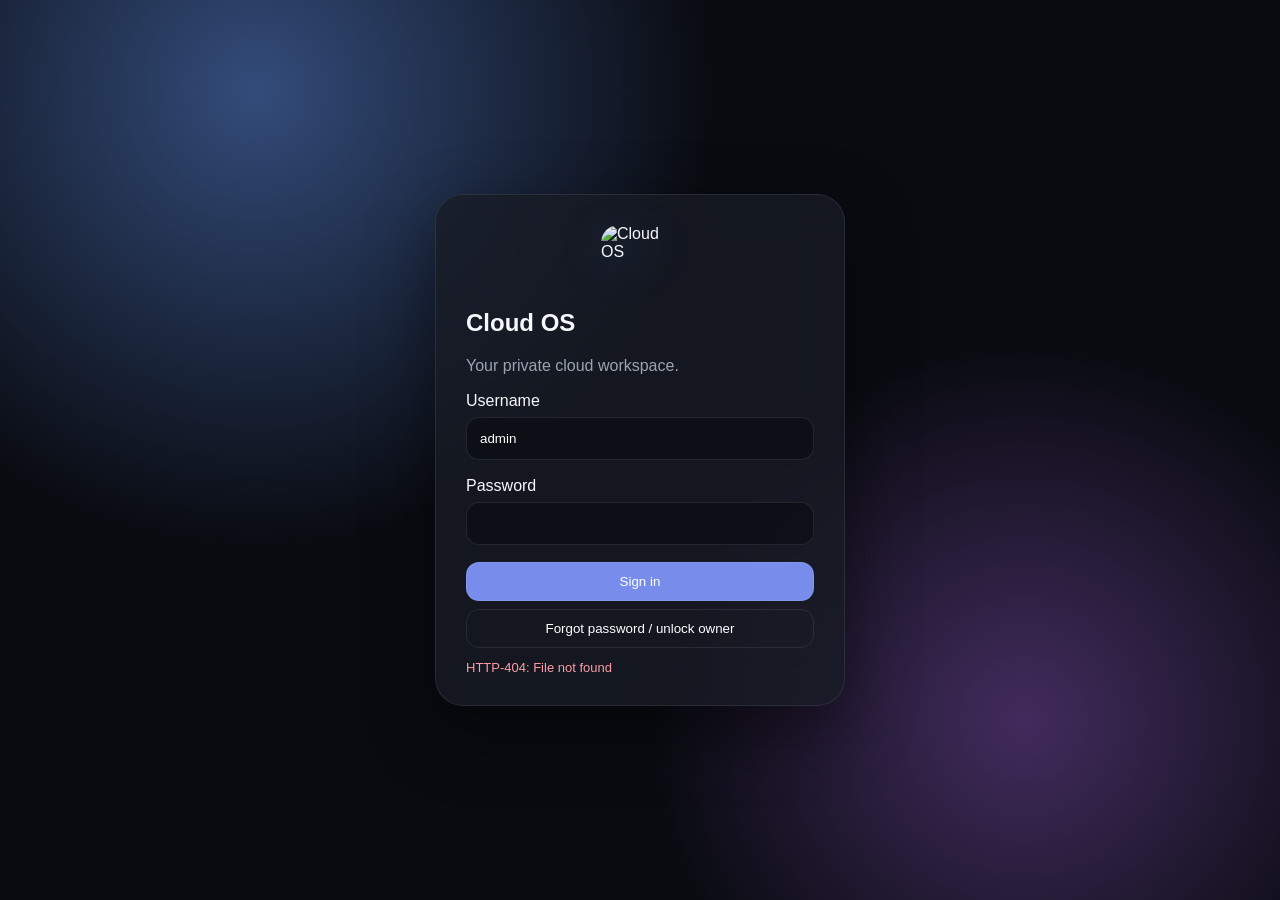
==== commit 8c63328c: "fix: restore parse-safe dashboard and fail-safe boot" ====
--- a/cloud_os/dashboard.html
+++ b/cloud_os/dashboard.html
@@ -1,6 +1,5 @@
 <!doctype html><html><head><meta charset="utf-8"><meta name="viewport" content="width=device-width,initial-scale=1,viewport-fit=cover"><title>Cloud OS</title><style>
 *{box-sizing:border-box}body{margin:0;font-family:-apple-system,BlinkMacSystemFont,"Segoe UI",sans-serif;background:#080a0f;color:#f7f8fb;min-height:100vh}.wall{position:fixed;inset:0;background:radial-gradient(circle at 20% 10%,#334c7a 0,transparent 35%),radial-gradient(circle at 80% 80%,#422b5d 0,transparent 30%),#090b11;z-index:-1}.glass{background:#181b24c7;border:1px solid #ffffff16;backdrop-filter:blur(26px);-webkit-backdrop-filter:blur(26px);box-shadow:0 25px 70px #0007}.hidden{display:none!important}.muted,.small{color:#9ca3b2}.small{font-size:12px}.btn{border:1px solid #ffffff16;background:#ffffff0d;color:white;padding:11px 14px;border-radius:13px;cursor:pointer}.primary{background:#788deb}.boot{position:fixed;inset:0;z-index:99;display:grid;place-items:center;background:#050609;transition:.65s}.boot.hide{opacity:0;visibility:hidden}.bootbox{text-align:center}.mark{width:78px;height:64px;margin:auto;display:grid;place-items:center;animation:float 1.8s ease-in-out infinite;filter:drop-shadow(0 12px 22px #5579ff55)}.mark svg,.mark img{width:100%;height:100%;object-fit:contain;border-radius:18px}.brandmark{display:flex;align-items:center;gap:10px}.brandmark svg,.brandmark img{width:30px;height:30px;object-fit:contain;border-radius:8px;filter:drop-shadow(0 6px 12px #5579ff55)}.loader{width:160px;height:4px;background:#ffffff12;border-radius:8px;margin:25px auto;overflow:hidden}.loader i{display:block;height:100%;width:45%;background:#a9b6ff;animation:load 1.2s ease-in-out infinite}.login{min-height:100dvh;display:grid;place-items:center;padding:20px}.loginbox{width:min(410px,100%);padding:30px;border-radius:28px;animation:rise .55s ease}.field{display:grid;gap:7px;margin:17px 0}.field input{border:1px solid #ffffff17;background:#080a0f88;color:white;padding:13px;border-radius:13px}.loginbox .primary{width:100%}.error{color:#ff9ca6;font-size:13px;margin-top:12px}.app{display:grid;grid-template-columns:240px 1fr;gap:14px;padding:14px;min-height:100dvh}.side{border-radius:26px;padding:18px;display:flex;flex-direction:column;position:sticky;top:14px;height:calc(100dvh - 28px)}.brand{font-weight:750;padding:8px 6px 22px}.nav{display:grid;gap:5px}.nav button{position:relative;display:flex;align-items:center;gap:11px;border:0;background:transparent;color:#b5bac8;text-align:left;padding:11px 12px;border-radius:12px;cursor:pointer;transition:background .22s,color .22s,transform .22s}.nav button:before{content:"";position:absolute;left:-7px;width:3px;height:0;border-radius:5px;background:#8fa2ff;transition:height .22s}.nav button:hover,.nav button.active{background:#ffffff12;color:white;transform:translateX(3px)}.nav button.active:before{height:22px}.navico{width:19px;height:19px;flex:0 0 19px;transition:transform .25s ease}.nav button:hover .navico,.nav button.active .navico{transform:scale(1.1) translateY(-1px)}.navico path,.navico circle,.navico rect,.navico line,.navico polyline{vector-effect:non-scaling-stroke}.account{margin-top:auto;border-top:1px solid #ffffff12;padding:12px 2px 0}.accountProfile{display:flex;align-items:center;gap:10px;min-width:0}.avatar{width:36px;height:36px;border-radius:11px;display:grid;place-items:center;background:#ffffff0d;border:1px solid #ffffff13;flex:0 0 36px}.avatar svg{width:18px;height:18px}.accountMeta{min-width:0;flex:1}.accountMeta b{display:block;font-size:14px;white-space:nowrap;overflow:hidden;text-overflow:ellipsis}.roleBadge{display:inline-flex;margin-top:3px;padding:2px 7px;border-radius:999px;background:#8fa2ff18;border:1px solid #8fa2ff2b;color:#bdc8ff;font-size:10px;text-transform:uppercase;letter-spacing:.07em}.logoutIcon{width:34px;height:34px;padding:0;display:grid;place-items:center;border-radius:10px}.logoutIcon svg{width:16px;height:16px;transition:transform .2s}.logoutIcon:hover svg{transform:translateX(2px)}.main{min-width:0;padding:18px 18px 90px}.top{display:flex;justify-content:space-between;align-items:center;margin-bottom:22px}.top h1{margin:0}.online:before{content:"";display:inline-block;width:8px;height:8px;background:#62d18b;border-radius:50%;margin-right:7px}.grid{display:grid;grid-template-columns:repeat(3,minmax(0,1fr));gap:14px}.card{padding:19px;border-radius:22px;animation:rise .42s ease}.metric b{display:block;font-size:32px;margin:8px 0}.bar{height:6px;background:#ffffff10;border-radius:10px;overflow:hidden}.bar i{display:block;height:100%;background:#8fa2ff;transition:width .7s}.wide{grid-column:1/-1}.list{display:grid;gap:7px}.row{display:flex;justify-content:space-between;padding:12px;border:1px solid #ffffff10;background:#ffffff07;border-radius:13px}.terminal{background:#04060a;border:1px solid #ffffff12;border-radius:18px;overflow:hidden}.lights{padding:10px;border-bottom:1px solid #ffffff10}.lights i{display:inline-block;width:10px;height:10px;border-radius:50%;background:#ff6961;margin-right:5px}.lights i:nth-child(2){background:#ffd05a}.lights i:nth-child(3){background:#63d985}.terminal pre{min-height:300px;max-height:55vh;overflow:auto;margin:0;padding:16px;white-space:pre-wrap;font:13px ui-monospace,monospace}.termform{display:flex;border-top:1px solid #ffffff10}.termform input{flex:1;background:transparent;border:0;color:white;padding:14px}.termform button{background:#ffffff0c;color:white;border:0;padding:0 18px}.mobile{display:none}.hamb{display:none;border:1px solid #ffffff16;background:#ffffff0d;color:white;width:42px;height:42px;border-radius:12px;font-size:22px;line-height:1;cursor:pointer}@keyframes load{from{transform:translateX(-120%)}to{transform:translateX(260%)}}@keyframes float{50%{transform:translateY(-7px)}}@keyframes rise{from{opacity:0;transform:translateY(12px) scale(.985)}to{opacity:1;transform:none}}@keyframes contentIn{from{opacity:0;transform:translateY(10px)}to{opacity:1;transform:none}}#content>.card,#content>.grid>.card,#content>.grid>.wide{animation:contentIn .38s cubic-bezier(.2,.8,.2,1) both}#content>.grid>*:nth-child(2){animation-delay:.05s}#content>.grid>*:nth-child(3){animation-delay:.1s}#content>.grid>*:nth-child(4){animation-delay:.15s}@media(prefers-reduced-motion:reduce){*{animation:none!important;transition:none!important}}@media(max-width:760px){.app{display:block;padding:0}.side{display:none}.main{padding:20px 14px 70px}.grid{grid-template-columns:1fr}.wide{grid-column:auto}.hamb{display:block}.mobile{display:none;position:fixed;top:72px;right:14px;left:auto;bottom:auto;width:min(280px,calc(100% - 28px));z-index:30;border-radius:19px;padding:8px;flex-direction:column;box-shadow:0 24px 60px #000a}.mobile.open{display:flex;animation:rise .2s ease}.mobile button{border:0;background:transparent;color:#aeb3c0;padding:12px;border-radius:11px;font-size:14px;text-align:left}.mobile button.active{background:#ffffff13;color:white}}
-.toolbar{display:flex;gap:9px;flex-wrap:wrap;align-items:center;margin-bottom:14px}.toolbar .btn{padding:9px 12px}.empty{padding:34px;text-align:center;color:#9ca3b2;border:1px dashed #ffffff18;border-radius:15px}.crumb{display:flex;gap:7px;align-items:center;flex-wrap:wrap;margin-bottom:12px}.crumb button{border:0;background:transparent;color:#aeb8ff;cursor:pointer;padding:4px}.file-name{display:flex;align-items:center;gap:9px;min-width:0}.file-name button{border:0;background:transparent;color:white;cursor:pointer;text-align:left;padding:0}.row-actions{display:flex;gap:6px}.danger{color:#ff9ca6}.select{background:#11151e;color:white;border:1px solid #ffffff17;border-radius:11px;padding:9px}.term-status{padding:8px 12px;border-top:1px solid #ffffff10;color:#9ca3b2;font:12px ui-monospace,monospace}.form-grid{display:grid;grid-template-columns:repeat(2,minmax(0,1fr));gap:10px}.form-grid input,.form-grid select{width:100%;background:#080a0f88;color:white;border:1px solid #ffffff17;border-radius:11px;padding:11px}.sectionbar{display:flex;align-items:center;justify-content:space-between;gap:12px;margin-bottom:12px}@media(max-width:760px){.form-grid{grid-template-columns:1fr}.row{gap:10px;align-items:flex-start}.row-actions{flex-wrap:wrap;justify-content:flex-end}}.settings-tabs{display:flex;gap:8px;flex-wrap:wrap;margin-bottom:14px}.settings-tabs button.active{background:#788deb}.clockCard{display:grid;grid-template-columns:1fr auto;gap:18px;align-items:center;margin-bottom:14px;overflow:hidden;position:relative}.clockCard:after{content:"";position:absolute;width:170px;height:170px;border-radius:50%;right:-55px;top:-80px;background:#788deb20;filter:blur(4px);pointer-events:none}.clockHello{font-size:13px;color:#aeb5c6;margin-bottom:5px}.clockDate{font-size:15px;font-weight:650}.clockZone{font-size:11px;color:#9199aa;margin-top:5px}.clockTime{font-size:clamp(28px,4vw,44px);font-weight:760;letter-spacing:-.04em;font-variant-numeric:tabular-nums;position:relative;z-index:1}.clockTime small{font-size:13px;letter-spacing:0;color:#aeb5c6;margin-left:6px}@media(max-width:560px){.clockCard{grid-template-columns:1fr}.clockTime{font-size:36px}}.kv{display:grid;grid-template-columns:minmax(140px,.7fr) minmax(0,1.3fr) auto;gap:10px;align-items:center;padding:11px 0;border-bottom:1px solid #ffffff0d}.kv:last-child{border:0}.kv code{overflow-wrap:anywhere}.backupIcon{width:34px;height:34px;border-radius:11px;display:grid;place-items:center;background:#788deb18;border:1px solid #788deb2c}.backupIcon svg{width:19px;height:19px;animation:backupFloat 2.8s ease-in-out infinite}.backupMeta{display:flex;align-items:center;gap:10px}.backupActions{display:flex;gap:7px;flex-wrap:wrap}.statusDot{display:inline-block;width:7px;height:7px;border-radius:50%;background:#77d7a0;margin-right:5px;box-shadow:0 0 10px #77d7a088}@keyframes backupFloat{50%{transform:translateY(-2px) rotate(-4deg)}}.chatfab{position:fixed;right:22px;bottom:22px;z-index:50;width:56px;height:56px;border-radius:18px;border:1px solid #a9b6ff55;background:linear-gradient(145deg,#7188ef,#8b72e9);color:white;cursor:pointer;box-shadow:0 14px 35px #0008,0 0 24px #788deb33;display:grid;place-items:center;overflow:visible;transition:transform .22s,box-shadow .22s}.chatfab:hover{transform:translateY(-2px) scale(1.04);box-shadow:0 17px 40px #0009,0 0 30px #788deb55}.chatfab svg{width:30px;height:30px;filter:drop-shadow(0 2px 5px #26347a99)}.aiCore{transform-origin:12px 12px;animation:aiPulse 2.4s ease-in-out infinite}.aiSpark{transform-origin:18px 6px;animation:aiSpark 2.8s ease-in-out infinite}@keyframes aiPulse{50%{transform:scale(1.1);opacity:.82}}@keyframes aiSpark{50%{transform:rotate(18deg) scale(1.12)}}.chatbox{position:fixed;right:22px;bottom:86px;z-index:50;width:min(390px,calc(100vw - 28px));height:min(560px,70vh);border-radius:22px;padding:14px;display:none;flex-direction:column}.chatbox.open{display:flex}.chathead{display:flex;justify-content:space-between;align-items:center;border-bottom:1px solid #ffffff10;padding-bottom:10px}.chatlog{flex:1;overflow:auto;padding:10px 0;white-space:pre-wrap}.chatmsg{padding:10px 12px;border-radius:13px;background:#ffffff08;margin:7px 0}.chatmsg.me{background:#788deb33}.chatinput{display:flex;gap:7px}.chatinput input{flex:1;background:#080a0f;color:white;border:1px solid #ffffff17;border-radius:11px;padding:11px}@media(max-width:760px){.kv{grid-template-columns:1fr auto}.kv .kvalue{grid-column:1/2}.chatfab{right:14px;bottom:14px}.chatbox{right:14px;bottom:78px}}.modalShade{position:fixed;inset:0;z-index:80;background:#0009;display:none;place-items:center;padding:18px}.modalShade.open{display:grid}.modalCard{width:min(520px,100%);padding:20px;border-radius:22px}.modalCard input,.modalCard select,.modalCard textarea{width:100%;margin-top:9px;background:#080a0f;color:white;border:1px solid #ffffff17;border-radius:11px;padding:11px}.modalCard textarea{min-height:260px;resize:vertical}.modalActions{display:flex;justify-content:flex-end;gap:8px;margin-top:14px}.brandmark{position:relative;cursor:pointer;user-select:none;border-radius:13px;transition:background .2s ease,transform .2s ease}.brandmark:hover{background:#ffffff08}.brandmark:focus-visible{outline:2px solid #8fa2ff;outline-offset:3px}.brandmark:after{content:"‹";margin-left:auto;width:25px;height:25px;display:grid;place-items:center;border-radius:8px;background:#ffffff08;color:#cbd1dc;font-size:21px;line-height:1;opacity:0;transform:translateX(5px);transition:.2s}.brandmark:hover:after,.brandmark:focus-visible:after{opacity:1;transform:none}.app.sideHidden{grid-template-columns:72px 1fr}.app.sideHidden .side{display:flex;padding:14px 9px;align-items:center}.app.sideHidden .brand{width:48px;height:48px;padding:7px;margin:0 auto 11px;justify-content:center}.app.sideHidden .brand span,.app.sideHidden .nav button span,.app.sideHidden .accountMeta{display:none}.app.sideHidden .brandmark img{width:34px;height:34px}.app.sideHidden .brandmark:after{content:"›";position:absolute;inset:0;width:auto;height:auto;margin:0;border-radius:13px;background:#0e121bd9;color:#eef1ff;font-size:27px;opacity:0;transform:none;backdrop-filter:blur(5px)}.app.sideHidden .brandmark:hover:after,.app.sideHidden .brandmark:focus-visible:after{opacity:1}.app.sideHidden .nav{width:100%}.app.sideHidden .nav button{width:48px;height:44px;padding:0;justify-content:center;margin:0 auto}.app.sideHidden .nav button:before{left:-5px}.app.sideHidden .nav button:hover,.app.sideHidden .nav button.active{transform:none}.app.sideHidden .navico{width:20px;height:20px}.app.sideHidden .account{width:100%;padding-top:10px}.app.sideHidden .accountProfile{flex-direction:column;gap:7px}.app.sideHidden .avatar{width:34px;height:34px;flex-basis:34px}.app.sideHidden .logoutIcon{width:34px;height:34px}@media(max-width:760px){.brandmark{cursor:default}.brandmark:after{display:none}}.chatmsg.rich{line-height:1.55}.chatmsg.rich h1,.chatmsg.rich h2,.chatmsg.rich h3{margin:10px 0 6px;line-height:1.2}.chatmsg.rich h1{font-size:20px}.chatmsg.rich h2{font-size:18px}.chatmsg.rich h3{font-size:16px}.chatmsg.rich p{margin:7px 0}.chatmsg.rich ul,.chatmsg.rich ol{margin:7px 0;padding-left:21px}.chatmsg.rich code{font-family:ui-monospace,SFMono-Regular,Menlo,monospace;background:#05070c;border:1px solid #ffffff12;border-radius:6px;padding:1px 5px;font-size:12px}.chatmsg.rich pre{overflow:auto;background:#05070c;border:1px solid #ffffff12;border-radius:12px;padding:12px;white-space:pre}.chatmsg.rich pre code{border:0;padding:0;background:transparent}.chatmsg.rich strong{color:#fff}.chatmsg.rich em{color:#cbd2e3}@media(max-width:760px){.app{display:grid!important;grid-template-columns:64px minmax(0,1fr);min-height:100vh;padding:0;overflow-x:hidden}.side{display:flex!important;position:sticky;top:0;height:100vh;width:64px;padding:10px 7px;align-items:center;border-radius:0;border-top:0;border-bottom:0;border-left:0}.side .brand{width:48px;height:48px;padding:7px;margin:0 auto 10px;justify-content:center}.side .brand span,.side .nav button span,.side .accountMeta{display:none}.side .brand img{width:32px;height:32px}.side .nav{width:100%;gap:4px}.side .nav button{width:48px;height:44px;padding:0;justify-content:center;margin:0 auto;border-radius:12px}.side .nav button:before{left:-7px}.side .nav button:hover,.side .nav button.active{transform:none}.side .navico{width:20px;height:20px}.side .account{width:100%;padding-top:8px}.side .accountProfile{flex-direction:column;gap:6px}.side .avatar{width:32px;height:32px;flex-basis:32px}.side .logoutIcon{width:32px;height:32px}.brandmark{cursor:default}.brandmark:after{display:none}.main{min-width:0;width:100%;padding:18px 10px 70px;overflow-x:hidden}.top{gap:8px;margin-bottom:18px}.top h1{font-size:30px}.top .online{font-size:0}.top .online:before{margin-right:0}.hamb,.mobile{display:none!important}.grid{grid-template-columns:minmax(0,1fr)}.card,.wide{min-width:0;max-width:100%;box-sizing:border-box}.row{min-width:0;max-width:100%;box-sizing:border-box;overflow:hidden}.row>span:first-child{min-width:0;overflow-wrap:anywhere;word-break:break-word}.audit-row{display:grid;grid-template-columns:minmax(0,1fr);gap:7px;padding:13px}.audit-row .audit-time{justify-self:start;color:#8f98a9;font-size:11px;white-space:normal}.audit-row .audit-detail{display:block;margin-top:4px;line-height:1.45;overflow-wrap:anywhere;word-break:break-word}.sectionbar{align-items:center}.chatfab{right:12px;bottom:12px}.chatbox{right:10px;bottom:76px;width:calc(100vw - 84px);max-width:390px}.modalShade{padding-left:74px}.kv{grid-template-columns:minmax(0,1fr) auto}.kv .kvalue{grid-column:1/2;min-width:0;overflow-wrap:anywhere}.form-grid{grid-template-columns:1fr}.row-actions{flex-wrap:wrap;justify-content:flex-end}}@media(max-width:430px){.app{grid-template-columns:56px minmax(0,1fr)}.side{width:56px;padding:8px 4px}.side .brand{width:44px;height:44px;padding:7px;margin-bottom:8px}.side .brand img{width:29px;height:29px}.side .nav button{width:44px;height:42px;border-radius:11px}.side .navico{width:19px;height:19px}.side .avatar,.side .logoutIcon{width:30px;height:30px}.side .avatar{flex-basis:30px}.main{padding:14px 8px 64px}.top{margin-bottom:14px}.top h1{font-size:26px;line-height:1.05}.top .small{font-size:10px}.card{padding:14px;border-radius:17px}.grid{gap:9px}.sectionbar{gap:8px;flex-wrap:wrap}.sectionbar h3{font-size:17px}.btn{min-height:38px;padding:8px 10px}.toolbar{gap:6px}.toolbar .small{width:100%;line-height:1.4}.select{max-width:100%;min-height:40px}.row{padding:10px;border-radius:11px}.clockTime{font-size:30px}.metric b{font-size:27px}.terminal{border-radius:14px;width:100%;min-width:0}.terminal .lights{padding:8px 10px;font-size:11px}.terminal pre{min-height:260px;max-height:52vh;padding:11px;font-size:11.5px;line-height:1.5;white-space:pre;overflow:auto;overscroll-behavior:contain;-webkit-overflow-scrolling:touch}.termform{display:grid;grid-template-columns:minmax(0,1fr) auto}.termform input{min-width:0;padding:12px 10px;font-size:16px}.termform button{padding:0 13px;min-width:52px}.term-status{font-size:10px;padding:7px 10px;white-space:normal;overflow-wrap:anywhere}.chatfab{width:48px;height:48px;border-radius:15px;right:10px;bottom:10px}.chatfab svg{width:26px;height:26px}.chatbox{left:64px;right:8px;width:auto;bottom:66px;height:min(520px,72vh);padding:10px;border-radius:17px}.modalShade{padding:10px 8px 10px 64px}.modalCard{padding:15px;border-radius:17px}.settings-tabs{gap:5px}.settings-tabs .btn{font-size:11px}.backupMeta{align-items:flex-start;min-width:0}.backupMeta>span:last-child{min-width:0;overflow-wrap:anywhere}.backupActions{width:100%;justify-content:flex-start}.kv{gap:6px}.kv>*{min-width:0}.audit-row{padding:11px}.audit-row b{font-size:14px}.audit-row .audit-detail{font-size:11px}.empty{padding:24px 12px}}@media(max-width:360px){.app{grid-template-columns:52px minmax(0,1fr)}.side{width:52px;padding-left:3px;padding-right:3px}.side .brand,.side .nav button{width:42px}.main{padding-left:6px;padding-right:6px}.card{padding:12px}.top h1{font-size:24px}.chatbox{left:58px}.modalShade{padding-left:58px}}.pageLoading{min-height:180px;display:flex;align-items:center;justify-content:center;gap:10px;color:#9da7b8;font-size:13px}.pageSpinner{width:17px;height:17px;border:2px solid #ffffff20;border-top-color:#8fa2ff;border-radius:50%;animation:spin .65s linear infinite}@keyframes spin{to{transform:rotate(360deg)}}#content.page-enter{animation:contentIn .16s ease}.nav button{touch-action:manipulation}
-</style></head><body><div class="wall"></div><div id="boot" class="boot"><div class="bootbox"><div class="mark"><img src="/cloud-os-logo.svg" alt="Cloud OS"></div><h2>Cloud OS</h2><div class="loader"><i></i></div><div class="muted">Starting your cloud workspace…</div></div></div><section id="login" class="login hidden"><form id="lf" class="loginbox glass"><div class="mark"><img src="/cloud-os-logo.svg" alt="Cloud OS"></div><h1>Cloud OS</h1><p class="muted">Your private cloud workspace.</p><label class="field">Username<input id="u" value="admin" autocomplete="username" aria-label="Username" autocapitalize="none" spellcheck="false"></label><label class="field">Password<input id="p" type="password" autocomplete="current-password"></label><button id="loginBtn" class="btn primary">Sign in</button><button id="forgotBtn" class="btn" type="button" style="width:100%;margin-top:8px;background:transparent">Forgot password / unlock owner</button><div id="err" class="error" aria-live="polite"></div></form></section><section id="app" class="app hidden"><aside class="side glass"><div id="brandToggle" class="brand brandmark" role="button" tabindex="0" aria-label="Collapse sidebar" aria-expanded="true" title="Collapse sidebar"><img src="/cloud-os-logo.svg" alt=""><span>Cloud OS</span></div><nav id="nav" class="nav"></nav><div class="account"><div class="accountProfile"><div class="avatar" aria-hidden="true"><svg viewBox="0 0 24 24" fill="none" stroke="currentColor" stroke-width="1.8"><circle cx="12" cy="8" r="3.5"/><path d="M5.5 20c.6-4 3-6 6.5-6s5.9 2 6.5 6"/></svg></div><div class="accountMeta"><b id="who"></b><span id="role" class="roleBadge"></span></div><button id="logout" class="btn logoutIcon" title="Sign out" aria-label="Sign out"><svg viewBox="0 0 24 24" fill="none" stroke="currentColor" stroke-width="1.8"><path d="M10 5H5v14h5M14 8l4 4-4 4M8 12h10"/></svg></button></div></div></aside><main class="main"><header class="top"><div><div class="small">Personal cloud server</div><h1 id="title">Overview</h1></div><div style="display:flex;align-items:center;gap:10px"><div class="online small">Online</div><button id="hamb" class="hamb" type="button" aria-label="Open navigation" aria-expanded="false">☰</button></div></header><div id="content"></div></main><nav id="mobile" class="mobile glass"></nav></section><div id="modal" class="modalShade"><div class="modalCard glass"><h3 id="modalTitle"></h3><div id="modalBody"></div><div class="modalActions"><button id="modalCancel" class="btn">Cancel</button><button id="modalOk" class="btn primary">Save</button></div></div></div><button id="chatFab" class="chatfab hidden" title="Cloud OS AI" aria-label="Open Cloud OS AI"><svg viewBox="0 0 24 24" fill="none" aria-hidden="true"><path class="aiCore" d="M12 3.5 14.3 9l5.7 2.4-5.7 2.3L12 19.5l-2.3-5.8L4 11.4 9.7 9 12 3.5Z" fill="currentColor"/><path class="aiSpark" d="m18.2 3 .7 1.8 1.8.7-1.8.8-.7 1.8-.8-1.8-1.8-.8 1.8-.7.8-1.8Z" fill="#dff8ff"/><circle cx="6" cy="18.5" r="1.2" fill="#dff8ff"/></svg></button><div id="chatBox" class="chatbox glass"><div class="chathead"><b>Cloud OS AI</b><button id="chatClose" class="btn">×</button></div><div id="chatLog" class="chatlog"><div class="chatmsg">Hi. Ask me anything — normal chat, coding, debugging, server help, or Cloud OS questions.</div></div><div class="chatinput"><input id="chatText" placeholder="Message Cloud OS AI…"><button id="chatSend" class="btn primary">Send</button></div></div><script>
-const pages=["overview","files","terminal","backups","users","audit","integrations","settings"];let clockTimer=null;const icons={overview:'<svg class="navico" viewBox="0 0 24 24" fill="none" stroke="currentColor" stroke-width="1.7"><rect x="3" y="3" width="7" height="7" rx="2"/><rect x="14" y="3" width="7" height="7" rx="2"/><rect x="3" y="14" width="7" height="7" rx="2"/><rect x="14" y="14" width="7" height="7" rx="2"/></svg>',files:'<svg class="navico" viewBox="0 0 24 24" fill="none" stroke="currentColor" stroke-width="1.7"><path d="M3 7h7l2 2h9v10a2 2 0 0 1-2 2H5a2 2 0 0 1-2-2z"/><path d="M3 7V5a2 2 0 0 1 2-2h5l2 2"/></svg>',terminal:'<svg class="navico" viewBox="0 0 24 24" fill="none" stroke="currentColor" stroke-width="1.7"><rect x="3" y="4" width="18" height="16" rx="3"/><path d="m7 9 3 3-3 3M13 15h4"/></svg>',backups:'<svg class="navico" viewBox="0 0 24 24" fill="none" stroke="currentColor" stroke-width="1.7"><path d="M4 7h16v13H4zM7 4h10v3M8 12h8M12 9v6"/></svg>',users:'<svg class="navico" viewBox="0 0 24 24" fill="none" stroke="currentColor" stroke-width="1.7"><circle cx="9" cy="8" r="3"/><path d="M3 20c.5-4 2.5-6 6-6s5.5 2 6 6M16 7c2.2 0 3.5 1.3 3.5 3S18.2 13 16 13M17 15c2.5.4 3.8 2 4 5"/></svg>',audit:'<svg class="navico" viewBox="0 0 24 24" fill="none" stroke="currentColor" stroke-width="1.7"><path d="M6 3h12v18H6zM9 8h6M9 12h6M9 16h4"/></svg>',integrations:'<svg class="navico" viewBox="0 0 24 24" fill="none" stroke="currentColor" stroke-width="1.7"><path d="M8 12h8M7 8l-4 4 4 4M17 8l4 4-4 4"/></svg>',settings:'<svg class="navico" viewBox="0 0 24 24" fill="none" stroke="currentColor" stroke-width="1.7"><circle cx="12" cy="12" r="3"/><path d="M12 3v3M12 18v3M3 12h3M18 12h3M5.6 5.6l2.1 2.1M16.3 16.3l2.1 2.1M18.4 5.6l-2.1 2.1M7.7 16.3l-2.1 2.1"/></svg>'};let me,page="overview",metricTimer=null;const q=s=>document.querySelector(s),E=s=>String(s??"").replace(/[&<>]/g,c=>({"&":"&amp;","<":"&lt;",">":"&gt;"}[c]));async function api(u,o={}){let r=await fetch(u,{credentials:"same-origin",...o}),d;try{d=await r.json()}catch(_){d={}}if(!r.ok){let e=d.detail?.error||d.error;if(!e&&typeof d.detail==="string")e={code:"HTTP-"+r.status,message:d.detail};e=e||{code:"HTTP-"+r.status,message:r.statusText||"Request failed"};e.status=r.status;e.retryAfter=parseInt(r.headers.get("Retry-After")||"0",10)||0;throw e}return d}function nav(){let f=x=>'<button data-p="'+x+'" class="'+(x===page?"active":"")+'">'+icons[x]+'<span>'+x[0].toUpperCase()+x.slice(1)+"</span></button>";q("#nav").innerHTML=pages.map(f).join("");q("#mobile").innerHTML=pages.map(f).join("");document.querySelectorAll("[data-p]").forEach(b=>b.onclick=()=>{q("#mobile").classList.remove("open");q("#hamb").setAttribute("aria-expanded","false");open(b.dataset.p)})}function modal(title,html,okText="Save"){return new Promise(resolve=>{q("#modalTitle").textContent=title;q("#modalBody").innerHTML=html;q("#modalOk").textContent=okText;q("#modal").classList.add("open");let done=v=>{q("#modal").classList.remove("open");resolve(v)};q("#modalCancel").onclick=()=>done(false);q("#modalOk").onclick=()=>done(true)})}function notice(title,message){return modal(title,`<p class="muted">${E(message)}</p>`,"OK")}function show(){q("#chatFab").classList.remove("hidden");q("#login").classList.add("hidden");q("#app").classList.remove("hidden");q("#who").textContent=me.username;q("#role").textContent=me.role;nav();open("overview")}async function start(){setTimeout(()=>q("#boot").classList.add("hide"),650);try{me=await api("/api/me");show()}catch(e){q("#login").classList.remove("hidden")}}let loginCooldownTimer=null;function loginCooldown(seconds){if(loginCooldownTimer)clearInterval(loginCooldownTimer);let left=Math.max(1,seconds||2),b=q("#loginBtn");b.disabled=true;let tick=()=>{q("#err").textContent="Too many attempts. Try again in "+left+"s.";b.textContent="Locked · "+left+"s";if(--left<0){clearInterval(loginCooldownTimer);loginCooldownTimer=null;b.disabled=false;b.textContent="Sign in";q("#err").textContent=""}};tick();loginCooldownTimer=setInterval(tick,1000)}q("#lf").onsubmit=async e=>{e.preventDefault();let b=q("#loginBtn");b.disabled=true;b.textContent="Signing in…";try{let d=await api("/api/login",{method:"POST",headers:{"Content-Type":"application/json"},body:JSON.stringify({username:q("#u").value,password:q("#p").value})});me=d.user;show()}catch(x){b.disabled=false;b.textContent="Sign in";if(x.status===429)loginCooldown(x.retryAfter||2);else q("#err").textContent=x.code+": "+x.message}};q("#hamb").onclick=()=>{let o=q("#mobile").classList.toggle("open");q("#hamb").setAttribute("aria-expanded",String(o));q("#hamb").textContent=o?"×":"☰"};q("#logout").onclick=async()=>{await api("/api/logout",{method:"POST"});location.reload()};function toggleSidebar(){if(matchMedia("(max-width:760px)").matches)return;let hidden=q("#app").classList.toggle("sideHidden"),b=q("#brandToggle");b.setAttribute("aria-expanded",String(!hidden));b.setAttribute("aria-label",hidden?"Expand sidebar":"Collapse sidebar");b.title=hidden?"Expand sidebar":"Collapse sidebar"}q("#brandToggle").onclick=toggleSidebar;q("#brandToggle").onkeydown=e=>{if(e.key==="Enter"||e.key===" "){e.preventDefault();toggleSidebar()}};function open(p){if(p===page&&q("#content").dataset.ready==="1")return;if(metricTimer){clearInterval(metricTimer);metricTimer=null}if(clockTimer){clearInterval(clockTimer);clockTimer=null}page=p;let gen=++navGeneration;nav();q("#title").textContent=p[0].toUpperCase()+p.slice(1);let content=q("#content");content.dataset.ready="0";content.innerHTML='<div class="pageLoading" aria-live="polite"><span class="pageSpinner"></span><span>Loading '+E(p)+'…</span></div>';requestAnimationFrame(()=>content.classList.add("page-enter"));Promise.resolve(({overview,files,terminal,backups,users,audit,integrations,settings}[p])(gen)).then(()=>{if(gen===navGeneration)content.dataset.ready="1"}).catch(x=>{if(gen===navGeneration){content.innerHTML='<div class="card glass">'+E(x.code||"SYS")+": "+E(x.message||x)+"</div>';content.dataset.ready="1"}})}async function overview(gen=navGeneration){let [d,b,u]=await Promise.all([api("/api/system"),api("/api/booster"),api("/api/update/status")]);if(gen!==navGeneration||page!=="overview")return;let dismissed=localStorage.getItem("cloudos-dismissed-update"),ann=u.available&&u.latest_version!==dismissed?'<div class="card glass wide" style="margin-bottom:14px;border-color:#46d6ff55"><div class="sectionbar"><div><b>Cloud OS update available · v'+E(u.latest_version)+'</b><div class="small">'+E(u.release_name||"New release available")+'. Open Settings → Updates for details.</div></div><button id="hideUpdate" class="btn">Hide</button></div></div>':"";let tz=Intl.DateTimeFormat().resolvedOptions().timeZone||"Local time",place=tz.includes("/")?tz.split("/").slice(-1)[0].replaceAll("_"," "):tz;q("#content").innerHTML=ann+'<div class="card glass wide clockCard"><div><div class="clockHello">Signed in as '+E(me.username)+'</div><div id="clockDate" class="clockDate"></div><div class="clockZone">'+E(place)+' · '+E(tz)+'</div></div><div id="clockTime" class="clockTime"></div></div><div class="card glass wide" style="margin-bottom:14px"><div class="row"><div><b>Performance Booster</b><div class="small">Raises Cloud OS process scheduling priority. No overclocking.</div></div><button id="boost" class="btn primary">'+(b.mode==="boosted"?"Return Normal":"Boost Cloud OS")+'</button></div></div><div class="grid">'+[["CPU","cpu"],["Memory","ram"],["Storage","disk"]].map(x=>'<div class="card glass metric"><span class="muted">'+x[0]+'</span><b id="m-'+x[1]+'">0%</b><div class="bar"><i id="b-'+x[1]+'" style="width:0%"></i></div></div>').join("")+'<div id="sysmeta" class="card glass wide"></div></div>';if(q("#hideUpdate"))q("#hideUpdate").onclick=()=>{localStorage.setItem("cloudos-dismissed-update",u.latest_version);q("#hideUpdate").closest(".card").remove()};let paint=x=>{["cpu","ram","disk"].forEach(k=>{q("#m-"+k).textContent=Math.round(x[k])+"%";q("#b-"+k).style.width=x[k]+"%"});q("#sysmeta").textContent=x.platform+" · Cloud OS v"+x.version+" · uptime "+Math.floor(x.uptime/60)+" min · live update every 2s"};let tick=()=>{let now=new Date(),parts=new Intl.DateTimeFormat(undefined,{hour:"numeric",minute:"2-digit",second:"2-digit",hour12:true}).formatToParts(now),period=parts.find(x=>x.type==="dayPeriod")?.value||"",time=parts.filter(x=>["hour","minute","second"].includes(x.type)).map(x=>x.value).join(":");q("#clockTime").innerHTML=E(time)+'<small>'+E(period)+'</small>';q("#clockDate").textContent=new Intl.DateTimeFormat(undefined,{weekday:"long",day:"numeric",month:"long",year:"numeric"}).format(now)};tick();clockTimer=setInterval(tick,1000);paint(d);q("#boost").onclick=async()=>{await api("/api/booster",{method:"POST",headers:{"Content-Type":"application/json"},body:JSON.stringify({enabled:b.mode!=="boosted"})});overview()};metricTimer=setInterval(async()=>{if(page!=="overview")return;try{paint(await api("/api/system"))}catch(e){}},2000)}async function files(path=""){let a=await api("/api/files?path="+encodeURIComponent(path));let parts=path?path.split("/").filter(Boolean):[],crumbs='<button data-dir="">Storage</button>'+parts.map((x,i)=>' / <button data-dir="'+E(parts.slice(0,i+1).join("/"))+'">'+E(x)+'</button>').join(""),rows=a.length?a.map(x=>{let rel=(path?path+"/":"")+x.name;return '<div class="row"><div class="file-name"><span>'+(x.directory?"📁":"📄")+'</span><button '+(x.directory?'data-dir="'+E(rel)+'"':'data-edit="'+E(rel)+'"')+'>'+E(x.name)+'</button></div><div class="row-actions">'+(!x.directory?'<a class="btn" href="/api/download?path='+encodeURIComponent(rel)+'">Download</a>':'')+'<button class="btn" data-ren="'+E(rel)+'" data-name="'+E(x.name)+'">Rename</button><button class="btn danger" data-del="'+E(rel)+'">Delete</button></div></div>'}).join(""):'<div class="empty">This folder is empty. Create a file, folder, or upload.</div>';q("#content").innerHTML='<div class="card glass"><div class="sectionbar"><h3>Files</h3><button id="refreshFiles" class="btn">Refresh</button></div><div class="toolbar"><button id="newFolder" class="btn primary">New folder</button><button id="newFile" class="btn">New file</button><button id="uploadBtn" class="btn">Upload file</button><input id="uploadFile" type="file" hidden></div><div class="crumb">'+crumbs+'</div><div class="list">'+rows+'</div></div>';document.querySelectorAll("[data-dir]").forEach(b=>b.onclick=()=>files(b.dataset.dir));document.querySelectorAll("[data-edit]").forEach(b=>b.onclick=async()=>{let d=await api("/api/file/content?path="+encodeURIComponent(b.dataset.edit));let ok=await modal("Edit "+b.dataset.edit,'<textarea id="fileContent"></textarea>');q("#fileContent")&&(q("#fileContent").value=d.content);if(!ok)return;await api("/api/file/content",{method:"PUT",headers:{"Content-Type":"application/json"},body:JSON.stringify({path:b.dataset.edit,content:q("#fileContent").value})});files(path)});document.querySelectorAll("[data-ren]").forEach(b=>b.onclick=async()=>{let ok=await modal("Rename",'<input id="renameValue" value="'+E(b.dataset.name)+'" placeholder="New name">');if(!ok)return;let n=q("#renameValue").value.trim();if(!n)return;await api("/api/files/rename",{method:"POST",headers:{"Content-Type":"application/json"},body:JSON.stringify({path:b.dataset.ren,new_name:n})});files(path)});document.querySelectorAll("[data-del]").forEach(b=>b.onclick=async()=>{let ok=await modal("Delete item",'<p>Delete <b>'+E(b.dataset.del)+'</b>?</p>',"Delete");if(!ok)return;await api("/api/files?path="+encodeURIComponent(b.dataset.del),{method:"DELETE"});files(path)});q("#refreshFiles").onclick=()=>files(path);q("#newFolder").onclick=async()=>{let ok=await modal("Create folder",'<input id="folderName" placeholder="Folder name">',"Create");if(!ok)return;let n=q("#folderName").value.trim();if(!n)return;await api("/api/folder",{method:"POST",headers:{"Content-Type":"application/json"},body:JSON.stringify({path:(path?path+"/":"")+n})});files(path)};q("#newFile").onclick=async()=>{let ok=await modal("Create text file",'<input id="fileName" placeholder="File name, e.g. notes.txt"><textarea id="newContent" placeholder="File content"></textarea>',"Create");if(!ok)return;let n=q("#fileName").value.trim();if(!n)return;await api("/api/file",{method:"POST",headers:{"Content-Type":"application/json"},body:JSON.stringify({path:(path?path+"/":"")+n,content:q("#newContent").value})});files(path)};q("#uploadBtn").onclick=()=>q("#uploadFile").click();q("#uploadFile").onchange=async()=>{let file=q("#uploadFile").files[0];if(!file)return;let fd=new FormData();fd.append("file",file);q("#uploadBtn").textContent="Uploading…";try{await api("/api/upload?path="+encodeURIComponent(path),{method:"POST",body:fd});files(path)}catch(e){await notice("Upload failed",e.code+": "+e.message);q("#uploadBtn").textContent="Upload file"}}}async function terminal(){let s=await api("/api/terminal/shells"),shells=s.shells||[];if(!shells.length){q("#content").innerHTML='<div class="card glass">No supported host shell detected.</div>';return}let sess=await api("/api/terminal/session",{method:"POST",headers:{"Content-Type":"application/json"},body:JSON.stringify({shell:shells[0]})});q("#content").innerHTML='<div class="toolbar"><select id="shell" class="select">'+shells.map(x=>'<option>'+E(x)+'</option>').join("")+'</select><span class="small">Native Cloud OS server shell · working directory persists between commands.</span></div><div class="terminal"><div class="lights"><i></i><i></i><i></i> Server terminal</div><pre id="out">Cloud OS server terminal ready.\nShell: '+E(sess.shell)+'\nWorking directory: '+E(sess.cwd)+'\n\n</pre><form id="tf" class="termform"><input id="cmd" autocomplete="off" placeholder="Enter server command…"><button>Run</button></form><div id="termStatus" class="term-status">Ready</div></div>';q("#shell").onchange=async()=>{await api("/api/terminal/session/"+sess.session_id,{method:"DELETE"});sess=await api("/api/terminal/session",{method:"POST",headers:{"Content-Type":"application/json"},body:JSON.stringify({shell:q("#shell").value})});q("#out").textContent+="\n[session changed to "+sess.shell+"]\n"};q("#tf").onsubmit=async e=>{e.preventDefault();let cmd=q("#cmd").value.trim();if(!cmd)return;q("#cmd").value="";let out=q("#out"),st=q("#termStatus");out.textContent+="> "+cmd+"\n";st.textContent="Running…";try{let r=await api("/api/terminal",{method:"POST",headers:{"Content-Type":"application/json"},body:JSON.stringify({command:cmd,shell:q("#shell").value,privileged:false,session_id:sess.session_id})});let text=(r.stdout||"")+(r.stderr||"");out.textContent+=(text||"[command completed with no output]")+(text.endsWith("\n")?"":"\n");st.textContent="Exit "+r.code+" · "+r.shell+" · "+r.cwd;out.scrollTop=out.scrollHeight}catch(x){out.textContent+=x.code+": "+x.message+(x.detail?" — "+x.detail:"")+"\n";st.textContent="Command failed";out.scrollTop=out.scrollHeight}}}async function backups(){let a=await api("/api/backups"),details=await Promise.all(a.map(async n=>{try{return await api("/api/backups/"+encodeURIComponent(n))}catch(_){return{name:n,legacy:true,verified:false}}})),fmtBytes=n=>n==null?"Legacy backup":n<1024?n+" B":n<1048576?(n/1024).toFixed(1)+" KB":n<1073741824?(n/1048576).toFixed(1)+" MB":(n/1073741824).toFixed(2)+" GB";q("#content").innerHTML='<div class="card glass"><div class="sectionbar"><div><h3 style="margin:0">Backup & Restore</h3><div class="small">Full Cloud OS recovery: files, configuration, users, audit data and AI settings.</div></div><button id="createBackup" class="btn primary">Create full backup</button></div><div class="list">'+(details.length?details.map((x,i)=>'<div class="row"><div class="backupMeta"><span class="backupIcon"><svg viewBox="0 0 24 24" fill="none" stroke="currentColor" stroke-width="1.7"><path d="M5 7h14v13H5zM8 4h8v3M8 12h8M12 9v6"/></svg></span><span><b>'+E(x.name)+'</b><br><span class="small">'+(x.verified?'<i class="statusDot"></i>Integrity verified · ':'')+E(fmtBytes(x.total_bytes))+(x.file_count!=null?' · '+E(x.file_count)+' files':'')+(i===0?' · Latest protected':'')+'</span></span></div><span class="backupActions">'+(!x.legacy?'<button class="btn" data-restore="'+E(x.name)+'">Restore</button>':'<button class="btn" disabled>Legacy</button>')+(i===0?'<button class="btn" disabled>Protected</button>':'<button class="btn danger" data-delbackup="'+E(x.name)+'">Delete</button>')+'</span></div>').join(""):'<div class="empty">No backups yet. Create a full recovery point.</div>')+'</div></div>';q("#createBackup").onclick=async()=>{let b=q("#createBackup");b.disabled=true;b.textContent="Creating backup…";try{await api("/api/backup",{method:"POST"});backups()}catch(e){b.disabled=false;b.textContent="Create full backup";await notice("Backup failed",e.code+": "+e.message)}};document.querySelectorAll("[data-restore]").forEach(btn=>btn.onclick=async()=>{let name=btn.dataset.restore,ok=await modal("Restore Cloud OS",'<p class="muted">Restore <b>'+E(name)+'</b>? Current files and Cloud OS state will be replaced. A safety backup is created automatically first.</p>',"Restore");if(!ok)return;btn.disabled=true;btn.textContent="Restoring…";try{let r=await api("/api/backups/"+encodeURIComponent(name)+"/restore",{method:"POST"});await notice("Restore complete","Cloud OS restored. Safety backup: "+r.safety_backup+". Restart Cloud OS to fully apply restored configuration.");backups()}catch(e){btn.disabled=false;btn.textContent="Restore";await notice("Restore failed",e.code+": "+e.message+(e.detail?" — "+e.detail:""))}});document.querySelectorAll("[data-delbackup]").forEach(btn=>btn.onclick=async()=>{let name=btn.dataset.delbackup,ok=await modal("Delete backup",'<p class="muted">Delete <b>'+E(name)+'</b>? This cannot be undone.</p>',"Delete");if(!ok)return;try{await api("/api/backups/"+encodeURIComponent(name),{method:"DELETE"});backups()}catch(e){await notice("Backup delete failed",e.code+": "+e.message+(e.detail?" — "+e.detail:""))}})}async function users(gen=navGeneration){let [a,t]=await Promise.all([api("/api/users"),api("/api/teams")]);if(gen!==navGeneration||page!=="users")return;let fmt=v=>v?new Date(v).toLocaleString():"Never";q("#content").innerHTML='<div class="grid"><div class="card glass wide"><div class="sectionbar"><div><h3 style="margin:0">Users</h3><div class="small">Accounts, access state and login history.</div></div><button id="addUser" class="btn primary">Add user</button></div><div class="list">'+a.map(x=>'<div class="row"><span><b>'+E(x.display_name||x.username)+'</b> <span class="small">@'+E(x.username)+' · '+E(x.role)+(x.disabled?" · BLOCKED":"")+'</span><br><span class="small">First login: '+E(fmt(x.first_login_at))+' · Last login: '+E(fmt(x.last_login_at))+'</span></span><span class="row-actions">'+(x.username!=="admin"?'<button class="btn" data-pass="'+E(x.username)+'">Reset password</button><button class="btn '+(x.disabled?"":"danger")+'" data-state="'+E(x.username)+'" data-disabled="'+String(!!x.disabled)+'">'+(x.disabled?"Unblock":"Block")+'</button>':'<span class="small">Built-in owner</span>')+'</span></div>').join("")+'</div></div><div class="card glass wide"><div class="sectionbar"><div><h3 style="margin:0">Teams</h3><div class="small">Group users and grant team roles.</div></div><button id="addTeam" class="btn">Create team</button></div><div class="list">'+(t.length?t.map(x=>'<div class="row"><span><b>'+E(x.name)+'</b><br><span class="small">'+Object.keys(x.members||{}).length+' member(s)</span></span><button class="btn" data-team="'+E(x.name)+'">Add member</button></div>').join(""):'<div class="empty">No teams yet.</div>')+'</div></div></div>';q("#addUser").onclick=async()=>{if(!await modal("Add user",'<input id="uName" placeholder="Username"><input id="uDisplay" placeholder="Display name"><input id="uPass" type="password" placeholder="Password (12+ characters)"><select id="uRole"><option value="member">Member</option><option value="viewer">Viewer</option><option value="operator">Operator</option><option value="admin">Admin</option></select>',"Create"))return;let username=q("#uName").value.trim(),password=q("#uPass").value,display_name=q("#uDisplay").value.trim(),role=q("#uRole").value;if(!username||!password)return notice("Missing information","Username and password are required.");try{await api("/api/users",{method:"POST",headers:{"Content-Type":"application/json"},body:JSON.stringify({username,password,display_name:display_name||username,role})});users()}catch(e){await notice("Could not create user",e.code+": "+e.message)}};document.querySelectorAll("[data-pass]").forEach(b=>b.onclick=async()=>{if(!await modal("Reset password",'<p class="small">@'+E(b.dataset.pass)+'</p><input id="resetPass" type="password" placeholder="New password (12+ characters)">',"Reset"))return;let p=q("#resetPass").value;if(!p)return;try{await api("/api/users/"+encodeURIComponent(b.dataset.pass)+"/password",{method:"POST",headers:{"Content-Type":"application/json"},body:JSON.stringify({new_password:p})});await notice("Password updated","Existing sessions were revoked.")}catch(e){await notice("Password reset failed",e.code+": "+e.message)}});document.querySelectorAll("[data-state]").forEach(b=>b.onclick=async()=>{let disabled=b.dataset.disabled!=="true";if(!await modal((disabled?"Block ":"Unblock ")+b.dataset.state,"<p>Confirm this account change?</p>","Confirm"))return;try{await api("/api/users/"+encodeURIComponent(b.dataset.state)+"/state",{method:"POST",headers:{"Content-Type":"application/json"},body:JSON.stringify({disabled})});users()}catch(e){await notice("Account update failed",e.code+": "+e.message)}});q("#addTeam").onclick=async()=>{if(!await modal("Create team",'<input id="teamName" placeholder="Team name">',"Create"))return;let name=q("#teamName").value.trim();if(!name)return;try{await api("/api/teams",{method:"POST",headers:{"Content-Type":"application/json"},body:JSON.stringify({name})});users()}catch(e){await notice("Could not create team",e.code+": "+e.message)}};document.querySelectorAll("[data-team]").forEach(b=>b.onclick=async()=>{if(!await modal("Add team member",'<input id="memberName" placeholder="Existing username"><select id="memberRole"><option value="member">Member</option><option value="viewer">Viewer</option><option value="operator">Operator</option><option value="admin">Admin</option></select>',"Add"))return;let username=q("#memberName").value.trim(),role=q("#memberRole").value;if(!username)return;try{await api("/api/teams/"+encodeURIComponent(b.dataset.team)+"/members",{method:"POST",headers:{"Content-Type":"application/json"},body:JSON.stringify({username,role})});users()}catch(e){await notice("Could not add member",e.code+": "+e.message)}})}async function audit(gen=navGeneration){let a=await api("/api/audit");if(gen!==navGeneration||page!=="audit")return;q("#content").innerHTML='<div class="card glass"><div class="sectionbar"><h3>Audit</h3><button id="auditRefresh" class="btn">Refresh</button></div><div class="list">'+(a.length?a.slice().reverse().map(x=>'<div class="row audit-row"><span><b>'+E(x.action)+'</b><span class="small audit-detail">'+E(x.detail||"")+'</span></span><span class="small audit-time">'+E(new Date(x.time).toLocaleString())+'</span></div>').join(""):'<div class="empty">No audit events yet.</div>')+'</div></div>';q("#auditRefresh").onclick=audit}async function integrations(gen=navGeneration){let d=await api("/api/integrations");if(gen!==navGeneration||page!=="integrations")return;let s=d.ssh,c=d.cloudflare;q("#content").innerHTML='<div class="grid"><div class="card glass wide"><div class="sectionbar"><div><h3 style="margin:0">Cloud OS SSH</h3><div class="small">Cloud OS account authentication · terminal permission required</div></div><span class="online small">'+(s.running?"Running":"Stopped")+'</span></div><p class="muted">Native Cloud OS server shell. Windows uses PowerShell; Linux uses Bash. The recommended default listens only on this machine and Cloudflare Tunnel reaches it through localhost.</p><div class="kv"><b>Listen address</b><code class="kvalue">'+E(s.host+":"+s.port)+'</code><span></span></div><div class="kv"><b>Local test</b><code class="kvalue">'+E(s.local_command)+'</code><button class="btn copyVal" data-copy="'+E(s.local_command)+'">Copy</button></div><div class="kv"><b>Cloudflare SSH origin</b><code class="kvalue">'+E(s.cloudflare_origin)+'</code><button class="btn copyVal" data-copy="'+E(s.cloudflare_origin)+'">Copy</button></div><div class="small">'+(s.loopback_only?"Loopback-only SSH is enabled: port "+E(s.port)+" is not intentionally exposed to the LAN by Cloud OS.":"SSH is listening beyond loopback. Restrict this unless LAN access is intentional.")+'</div></div><div class="card glass wide"><div class="sectionbar"><div><h3 style="margin:0">Cloudflare Tunnel</h3><div class="small">Connect an existing remotely-managed tunnel from this dashboard.</div></div><span class="small">'+(c.connector_running?'<span class="statusDot"></span>Connector running':(c.configured?"Configured · stopped":"Not connected"))+'</span></div><p class="muted">Paste the tunnel token from Cloudflare once. Cloud OS stores it locally and never returns it to the browser. Configure your Published application hostname in Cloudflare to use the web origin below.</p><div class="kv"><b>Web route origin</b><code class="kvalue">'+E(c.web_origin)+'</code><button class="btn copyVal" data-copy="'+E(c.web_origin)+'">Copy</button></div><div class="kv"><b>SSH route origin</b><code class="kvalue">'+E(c.ssh_origin)+'</code><button class="btn copyVal" data-copy="'+E(c.ssh_origin)+'">Copy</button></div><div class="kv"><b>cloudflared</b><span class="kvalue">'+(c.installed?E(c.cloudflared_version||"Installed"):"Not detected")+'</span><span></span></div><div class="kv"><b>Connector health</b><span class="kvalue">'+(c.connector_running?"Running":"Stopped")+'</span><span></span></div>'+(!c.connector_running&&c.diagnostic?'<div class="card" style="margin:12px 0"><b>Connector diagnostic</b><pre style="white-space:pre-wrap">'+E(c.diagnostic)+'</pre></div>':'')+'<div class="kv"><b>Configured tunnel</b><code class="kvalue">'+E(c.tunnel||"Not configured in Cloud OS")+'</code><span></span></div><div class="toolbar" style="margin-top:14px">'+(c.configured?'<button id="cfRestart" class="btn primary">Restart connector</button><button id="cfDisconnect" class="btn danger">Disconnect</button>':'<button id="cfConnect" class="btn primary">Connect existing tunnel</button>')+'</div><div class="small">For web access, set your Cloudflare Published application service to <code>'+E(c.web_origin)+'</code>. Protect public hostnames with Cloudflare Access/MFA. If a tunnel token was exposed, rotate it before connecting.</div><h4>Remote SSH client</h4><pre>Host SSH_HOSTNAME\n    ProxyCommand cloudflared access ssh --hostname %h\n\nssh USER@SSH_HOSTNAME</pre></div></div>';document.querySelectorAll(".copyVal").forEach(b=>b.onclick=()=>navigator.clipboard.writeText(b.dataset.copy));let cb=q("#cfConnect");if(cb)cb.onclick=async()=>{if(!await modal("Connect Cloudflare Tunnel",'<p class="muted">Cloudflare Dashboard → Tunnel → Add a replica / Install connector → copy only the tunnel token. The token stays on this server.</p><input id="cfLabel" placeholder="Tunnel label" value="Cloud OS Tunnel"><input id="cfToken" type="password" autocomplete="off" placeholder="Tunnel token">',"Connect"))return;let tunnel_token=q("#cfToken").value.trim(),label=q("#cfLabel").value.trim();if(!tunnel_token)return;try{await api("/api/integrations/cloudflare/connect",{method:"POST",headers:{"Content-Type":"application/json"},body:JSON.stringify({tunnel_token,label})});await integrations()}catch(e){await notice("Cloudflare Tunnel",e.code+": "+e.message)}};let rb=q("#cfRestart");if(rb)rb.onclick=async()=>{try{await api("/api/integrations/cloudflare/restart",{method:"POST"});await integrations()}catch(e){await notice("Cloudflare Tunnel",e.code+": "+e.message)}};let db=q("#cfDisconnect");if(db)db.onclick=async()=>{if(!await modal("Disconnect Cloudflare Tunnel","<p>Stop the Cloud OS-managed connector and remove its locally stored tunnel token?</p>","Disconnect"))return;try{await api("/api/integrations/cloudflare",{method:"DELETE"});await integrations()}catch(e){await notice("Cloudflare Tunnel",e.code+": "+e.message)}}}async function settings(tab="account"){let tabs='<div class="settings-tabs"><button class="btn '+(tab==="account"?"active":"")+'" data-st="account">Account</button><button class="btn '+(tab==="security"?"active":"")+'" data-st="security">Security</button><button class="btn '+(tab==="ai"?"active":"")+'" data-st="ai">AI Configuration</button><button class="btn '+(tab==="updates"?"active":"")+'" data-st="updates">Updates</button><button class="btn '+(tab==="about"?"active":"")+'" data-st="about">About</button></div>';if(tab==="account"){let d=await api("/api/doctor");q("#content").innerHTML=tabs+'<div class="grid"><div class="card glass wide"><h3>Account security</h3><p class="muted">Change the password for @'+E(me.username)+'. You will be signed out after a successful change.</p><div class="form-grid"><input id="currentPass" type="password" placeholder="Current password"><input id="newPass" type="password" placeholder="New password (12+ characters)"></div><button id="changePass" class="btn primary" style="margin-top:10px">Change password</button></div><div class="card glass wide"><h3>System health</h3><div class="list">'+d.checks.map(x=>'<div class="row"><span>'+E(x.name)+'</span><span>'+(x.ok?"PASS":"WARN")+'</span></div>').join("")+'</div></div></div>';q("#changePass").onclick=async()=>{try{await api("/api/account/password",{method:"POST",headers:{"Content-Type":"application/json"},body:JSON.stringify({current_password:q("#currentPass").value,new_password:q("#newPass").value})});await notice("Cloud OS","Password changed. Sign in again.");location.reload()}catch(e){await notice("Cloud OS",e.code+": "+e.message)}}}else if(tab==="security"){let s=await api("/api/security/owner");q("#content").innerHTML=tabs+'<div class="grid"><div class="card glass wide"><div class="sectionbar"><div><h3 style="margin:0">Owner recovery</h3><div class="small">Recovery keys are shown once. Store the key offline; Cloud OS keeps only a derived verifier.</div></div><span class="small">'+(s.recovery_configured?"Recovery ready":"No recovery key")+'</span></div><button id="recoveryKey" class="btn primary">'+(s.recovery_configured?"Rotate recovery key":"Generate recovery key")+'</button></div><div class="card glass wide"><h3>Emergency account lock</h3><p class="muted">If you suspect another person is using the owner account, lock it immediately. All owner sessions are revoked. Unlocking requires the offline recovery key and a new password.</p><input id="lockReason" placeholder="Reason (optional)" style="width:100%;background:#080a0f88;color:white;border:1px solid #ffffff17;border-radius:11px;padding:11px"><button id="lockOwner" class="btn danger" style="margin-top:10px">Lock owner account & sign out</button></div></div>';q("#recoveryKey").onclick=async()=>{if(!await modal("Recovery key","<p class=muted>Generate a new owner recovery key? Any previous recovery key will stop working.</p>","Generate"))return;try{let r=await api("/api/security/owner/recovery-key",{method:"POST"});await notice("Save this recovery key",r.recovery_key+"\n\nStore it offline now. It will not be shown again.")}catch(e){await notice("Recovery key",e.code+": "+e.message)}};q("#lockOwner").onclick=async()=>{if(!await modal("Emergency owner lock","<p>This immediately revokes owner sessions. You will need the offline recovery key to regain access.</p>","Lock account"))return;try{await api("/api/security/owner/lock",{method:"POST",headers:{"Content-Type":"application/json"},body:JSON.stringify({locked:true,reason:q("#lockReason").value})});location.reload()}catch(e){await notice("Account lock failed",e.code+": "+e.message)}}}else if(tab==="ai"){let s=await api("/api/ai/status");q("#content").innerHTML=tabs+'<div class="card glass"><div class="sectionbar"><div><h3 style="margin:0">AI Configuration</h3><div class="small">Provider keys remain on your Cloud OS host.</div></div></div><div class="list">'+Object.entries(s).map(([k,v])=>'<div class="row"><span><b>'+E(k)+'</b><br><span class="small">'+(v.configured?"Configured · "+E(v.model||"default model"):"Not configured")+'</span></span><span class="row-actions"><button class="btn" data-ai-config="'+E(k)+'">Configure</button>'+(v.configured?'<button class="btn danger" data-ai-remove="'+E(k)+'">Remove</button>':'')+'</span></div>').join("")+'</div></div>';document.querySelectorAll("[data-ai-config]").forEach(b=>b.onclick=async()=>{if(!await modal("Configure "+b.dataset.aiConfig,'<input id="aiKey" type="password" placeholder="API key"><input id="aiModel" placeholder="Model name (optional)">',"Configure"))return;let key=q("#aiKey").value,model=q("#aiModel").value.trim();if(!key)return;await api("/api/ai/configure",{method:"POST",headers:{"Content-Type":"application/json"},body:JSON.stringify({provider:b.dataset.aiConfig,api_key:key,model:model||""})});settings("ai")});document.querySelectorAll("[data-ai-remove]").forEach(b=>b.onclick=async()=>{if(!await modal("Remove AI configuration","<p>Remove "+E(b.dataset.aiRemove)+" configuration?</p>","Remove"))return;await api("/api/ai/"+encodeURIComponent(b.dataset.aiRemove),{method:"DELETE"});settings("ai")})}else if(tab==="updates"){let u=await api("/api/update/status"),when=u.checked_at?new Date(u.checked_at).toLocaleString():"Not checked yet",status=u.error?"Check failed":u.available?"Update available":"Up to date";q("#content").innerHTML=tabs+'<div class="card glass"><div class="sectionbar"><div><h3 style="margin:0">Update Center</h3><div class="small">Cloud OS checks the latest GitHub Release every hour. Updates are never installed automatically.</div></div><button id="checkUpdate" class="btn primary">Check now</button></div><div class="kv"><b>Installed</b><code class="kvalue">v'+E(u.current_version||"unknown")+'</code><span></span></div><div class="kv"><b>Latest release</b><code class="kvalue">'+E(u.latest_version?"v"+u.latest_version:"Unknown")+'</code><span></span></div><div class="kv"><b>Status</b><span class="kvalue">'+E(status)+'</span><span></span></div><div class="kv"><b>Last checked</b><span class="kvalue">'+E(when)+'</span><span></span></div>'+(u.error?'<div class="error">'+E(u.error)+'</div>':u.available?'<div class="card" style="margin-top:14px"><b>'+E(u.release_name||"Update available")+'</b><p class="small" style="white-space:pre-wrap">'+E(u.announcement||"")+'</p><div class="small">To install deliberately from the server terminal:</div><pre>cloud-os update</pre><button id="dismissUpdate" class="btn">Hide dashboard announcement</button></div>':'<p class="muted">No newer published release is currently available.</p>')+'</div>';q("#checkUpdate").onclick=async()=>{let b=q("#checkUpdate");b.disabled=true;b.textContent="Checking…";try{await api("/api/update/check",{method:"POST"});settings("updates")}catch(e){b.disabled=false;b.textContent="Check now";await notice("Update check",e.code+": "+e.message)}};if(q("#dismissUpdate"))q("#dismissUpdate").onclick=()=>{localStorage.setItem("cloudos-dismissed-update",u.latest_version);q("#dismissUpdate").textContent="Hidden"}}else{let d=await api("/api/system/details"),gb=n=>(n/1073741824).toFixed(2)+" GB",rows=[["System name",d.system_name],["Local IP",d.ip_addresses&&d.ip_addresses.length?d.ip_addresses.join(", "):"Unavailable"],["Operating system",d.os+" "+d.os_release],["OS build / version",d.os_version],["Architecture",d.architecture],["Processor",d.processor],["CPU cores",d.cpu_physical_cores+" physical / "+d.cpu_logical_cores+" logical"],["RAM",gb(d.ram_total)],["Graphics",d.graphics],["Python",d.python],["Cloud OS",d.cloud_os_version],["Storage",d.drives.map(x=>(x.device||x.mount)+" · "+gb(x.total)+" total · "+gb(x.free)+" free").join(" | ")||"Unavailable"]];q("#content").innerHTML=tabs+'<div class="card glass"><div class="sectionbar"><div><h3 style="margin:0">About Cloud OS</h3><div class="small">Host system and Cloud OS build information.</div></div><button id="copyAll" class="btn">Copy all</button></div><div id="aboutRows">'+rows.map(x=>'<div class="kv"><b>'+E(x[0])+'</b><code class="kvalue">'+E(x[1])+'</code><button class="btn copyVal" data-copy="'+E(x[1])+'">Copy</button></div>').join("")+'</div><div style="margin-top:18px" class="small">Cloud OS built by <b>Nadeem</b> · <a style="color:#aeb8ff" href="https://github.com/nadeemmhdm/cloud-os" target="_blank" rel="noopener">GitHub repository</a></div></div>';document.querySelectorAll(".copyVal").forEach(b=>b.onclick=()=>navigator.clipboard.writeText(b.dataset.copy));q("#copyAll").onclick=()=>navigator.clipboard.writeText(rows.map(x=>x[0]+": "+x[1]).join("\n"))}document.querySelectorAll("[data-st]").forEach(b=>b.onclick=()=>settings(b.dataset.st))}function md(v){let x=E(String(v||"")),blocks=[];x=x.replace(/\`\`\`(?:[a-zA-Z0-9_+-]+)?\\n?([\\s\\S]*?)\`\`\`/g,(_,z)=>{let i=blocks.push("<pre><code>"+z.trim()+"</code></pre>")-1;return "@@BLOCK"+i+"@@"});x=x.replace(/^### (.+)$/gm,"<h3>$1</h3>").replace(/^## (.+)$/gm,"<h2>$1</h2>").replace(/^# (.+)$/gm,"<h1>$1</h1>");x=x.replace(/\*\*(.+?)\*\*/g,"<strong>$1</strong>").replace(/__(.+?)__/g,"<strong>$1</strong>").replace(/(^|[^*])\*([^*\\n]+)\*/g,"$1<em>$2</em>").replace(/\`([^\`\\n]+)\`/g,"<code>$1</code>");let lines=x.split("\\n"),out=[],list=null;for(let line of lines){let u=line.match(/^[-*] (.+)$/),o=line.match(/^\\d+\\. (.+)$/);if(u||o){let type=u?"ul":"ol";if(list!==type){if(list)out.push("</"+list+">");out.push("<"+type+">");list=type}out.push("<li>"+(u?u[1]:o[1])+"</li>");continue}if(list){out.push("</"+list+">");list=null}if(/^@@BLOCK\\d+@@$/.test(line)||/^<h[1-3]>/.test(line))out.push(line);else if(line.trim())out.push("<p>"+line+"</p>")}if(list)out.push("</"+list+">");return out.join("").replace(/@@BLOCK(\\d+)@@/g,(_,i)=>blocks[Number(i)]||"")}q("#forgotBtn").onclick=async()=>{try{let s=await api("/api/recovery/status");if(!s.recovery_configured)return notice("Owner recovery","No recovery key is configured. Use local server access to recover or reconfigure the owner account.");if(!await modal("Recover owner account",'<p class="muted">Enter the offline recovery key and choose a new owner password.</p><input id="recoveryInput" type="password" placeholder="Recovery key"><input id="recoveryPass" type="password" placeholder="New password (12+ characters)">',"Recover"))return;let recovery_key=q("#recoveryInput").value,new_password=q("#recoveryPass").value;if(!recovery_key||!new_password)return;await api("/api/recovery/owner",{method:"POST",headers:{"Content-Type":"application/json"},body:JSON.stringify({recovery_key,new_password})});await notice("Owner recovered","Account unlocked and password reset. Sign in with the new password.")}catch(e){await notice("Recovery failed",e.code+": "+e.message)}};q("#chatFab").onclick=e=>{e.stopPropagation();q("#chatBox").classList.toggle("open")};q("#chatClose").onclick=()=>q("#chatBox").classList.remove("open");q("#chatBox").addEventListener("click",e=>e.stopPropagation());document.addEventListener("click",e=>{let box=q("#chatBox");if(box.classList.contains("open")&&!box.contains(e.target)&&!q("#chatFab").contains(e.target))box.classList.remove("open")});q("#chatSend").onclick=async()=>{let prompt=q("#chatText").value.trim();if(!prompt)return;q("#chatText").value="";q("#chatLog").innerHTML+='<div class="chatmsg me">'+E(prompt)+'</div><div id="thinking" class="chatmsg">Thinking…</div>';q("#chatLog").scrollTop=q("#chatLog").scrollHeight;try{let r=await api("/api/ai/chat",{method:"POST",headers:{"Content-Type":"application/json"},body:JSON.stringify({prompt})});q("#thinking").outerHTML='<div class="chatmsg rich">'+md(r.answer)+'</div>'}catch(e){q("#thinking").outerHTML='<div class="chatmsg error">'+E(e.code+": "+e.message+(e.detail?" — "+e.detail:""))+'</div>'}q("#chatLog").scrollTop=q("#chatLog").scrollHeight};q("#chatText").onkeydown=e=>{if(e.key==="Enter"&&!e.shiftKey){e.preventDefault();q("#chatSend").click()}};start();
+.toolbar{display:flex;gap:9px;flex-wrap:wrap;align-items:center;margin-bottom:14px}.toolbar .btn{padding:9px 12px}.empty{padding:34px;text-align:center;color:#9ca3b2;border:1px dashed #ffffff18;border-radius:15px}.crumb{display:flex;gap:7px;align-items:center;flex-wrap:wrap;margin-bottom:12px}.crumb button{border:0;background:transparent;color:#aeb8ff;cursor:pointer;padding:4px}.file-name{display:flex;align-items:center;gap:9px;min-width:0}.file-name button{border:0;background:transparent;color:white;cursor:pointer;text-align:left;padding:0}.row-actions{display:flex;gap:6px}.danger{color:#ff9ca6}.select{background:#11151e;color:white;border:1px solid #ffffff17;border-radius:11px;padding:9px}.term-status{padding:8px 12px;border-top:1px solid #ffffff10;color:#9ca3b2;font:12px ui-monospace,monospace}.form-grid{display:grid;grid-template-columns:repeat(2,minmax(0,1fr));gap:10px}.form-grid input,.form-grid select{width:100%;background:#080a0f88;color:white;border:1px solid #ffffff17;border-radius:11px;padding:11px}.sectionbar{display:flex;align-items:center;justify-content:space-between;gap:12px;margin-bottom:12px}@media(max-width:760px){.form-grid{grid-template-columns:1fr}.row{gap:10px;align-items:flex-start}.row-actions{flex-wrap:wrap;justify-content:flex-end}}.settings-tabs{display:flex;gap:8px;flex-wrap:wrap;margin-bottom:14px}.settings-tabs button.active{background:#788deb}.clockCard{display:grid;grid-template-columns:1fr auto;gap:18px;align-items:center;margin-bottom:14px;overflow:hidden;position:relative}.clockCard:after{content:"";position:absolute;width:170px;height:170px;border-radius:50%;right:-55px;top:-80px;background:#788deb20;filter:blur(4px);pointer-events:none}.clockHello{font-size:13px;color:#aeb5c6;margin-bottom:5px}.clockDate{font-size:15px;font-weight:650}.clockZone{font-size:11px;color:#9199aa;margin-top:5px}.clockTime{font-size:clamp(28px,4vw,44px);font-weight:760;letter-spacing:-.04em;font-variant-numeric:tabular-nums;position:relative;z-index:1}.clockTime small{font-size:13px;letter-spacing:0;color:#aeb5c6;margin-left:6px}@media(max-width:560px){.clockCard{grid-template-columns:1fr}.clockTime{font-size:36px}}.kv{display:grid;grid-template-columns:minmax(140px,.7fr) minmax(0,1.3fr) auto;gap:10px;align-items:center;padding:11px 0;border-bottom:1px solid #ffffff0d}.kv:last-child{border:0}.kv code{overflow-wrap:anywhere}.backupIcon{width:34px;height:34px;border-radius:11px;display:grid;place-items:center;background:#788deb18;border:1px solid #788deb2c}.backupIcon svg{width:19px;height:19px;animation:backupFloat 2.8s ease-in-out infinite}.backupMeta{display:flex;align-items:center;gap:10px}.backupActions{display:flex;gap:7px;flex-wrap:wrap}.statusDot{display:inline-block;width:7px;height:7px;border-radius:50%;background:#77d7a0;margin-right:5px;box-shadow:0 0 10px #77d7a088}@keyframes backupFloat{50%{transform:translateY(-2px) rotate(-4deg)}}.chatfab{position:fixed;right:22px;bottom:22px;z-index:50;width:56px;height:56px;border-radius:18px;border:1px solid #a9b6ff55;background:linear-gradient(145deg,#7188ef,#8b72e9);color:white;cursor:pointer;box-shadow:0 14px 35px #0008,0 0 24px #788deb33;display:grid;place-items:center;overflow:visible;transition:transform .22s,box-shadow .22s}.chatfab:hover{transform:translateY(-2px) scale(1.04);box-shadow:0 17px 40px #0009,0 0 30px #788deb55}.chatfab svg{width:30px;height:30px;filter:drop-shadow(0 2px 5px #26347a99)}.aiCore{transform-origin:12px 12px;animation:aiPulse 2.4s ease-in-out infinite}.aiSpark{transform-origin:18px 6px;animation:aiSpark 2.8s ease-in-out infinite}@keyframes aiPulse{50%{transform:scale(1.1);opacity:.82}}@keyframes aiSpark{50%{transform:rotate(18deg) scale(1.12)}}.chatbox{position:fixed;right:22px;bottom:86px;z-index:50;width:min(390px,calc(100vw - 28px));height:min(560px,70vh);border-radius:22px;padding:14px;display:none;flex-direction:column}.chatbox.open{display:flex}.chathead{display:flex;justify-content:space-between;align-items:center;border-bottom:1px solid #ffffff10;padding-bottom:10px}.chatlog{flex:1;overflow:auto;padding:10px 0;white-space:pre-wrap}.chatmsg{padding:10px 12px;border-radius:13px;background:#ffffff08;margin:7px 0}.chatmsg.me{background:#788deb33}.chatinput{display:flex;gap:7px}.chatinput input{flex:1;background:#080a0f;color:white;border:1px solid #ffffff17;border-radius:11px;padding:11px}@media(max-width:760px){.kv{grid-template-columns:1fr auto}.kv .kvalue{grid-column:1/2}.chatfab{right:14px;bottom:14px}.chatbox{right:14px;bottom:78px}}.modalShade{position:fixed;inset:0;z-index:80;background:#0009;display:none;place-items:center;padding:18px}.modalShade.open{display:grid}.modalCard{width:min(520px,100%);padding:20px;border-radius:22px}.modalCard input,.modalCard select,.modalCard textarea{width:100%;margin-top:9px;background:#080a0f;color:white;border:1px solid #ffffff17;border-radius:11px;padding:11px}.modalCard textarea{min-height:260px;resize:vertical}.modalActions{display:flex;justify-content:flex-end;gap:8px;margin-top:14px}.brandmark{position:relative;cursor:pointer;user-select:none;border-radius:13px;transition:background .2s ease,transform .2s ease}.brandmark:hover{background:#ffffff08}.brandmark:focus-visible{outline:2px solid #8fa2ff;outline-offset:3px}.brandmark:after{content:"‹";margin-left:auto;width:25px;height:25px;display:grid;place-items:center;border-radius:8px;background:#ffffff08;color:#cbd1dc;font-size:21px;line-height:1;opacity:0;transform:translateX(5px);transition:.2s}.brandmark:hover:after,.brandmark:focus-visible:after{opacity:1;transform:none}.app.sideHidden{grid-template-columns:72px 1fr}.app.sideHidden .side{display:flex;padding:14px 9px;align-items:center}.app.sideHidden .brand{width:48px;height:48px;padding:7px;margin:0 auto 11px;justify-content:center}.app.sideHidden .brand span,.app.sideHidden .nav button span,.app.sideHidden .accountMeta{display:none}.app.sideHidden .brandmark img{width:34px;height:34px}.app.sideHidden .brandmark:after{content:"›";position:absolute;inset:0;width:auto;height:auto;margin:0;border-radius:13px;background:#0e121bd9;color:#eef1ff;font-size:27px;opacity:0;transform:none;backdrop-filter:blur(5px)}.app.sideHidden .brandmark:hover:after,.app.sideHidden .brandmark:focus-visible:after{opacity:1}.app.sideHidden .nav{width:100%}.app.sideHidden .nav button{width:48px;height:44px;padding:0;justify-content:center;margin:0 auto}.app.sideHidden .nav button:before{left:-5px}.app.sideHidden .nav button:hover,.app.sideHidden .nav button.active{transform:none}.app.sideHidden .navico{width:20px;height:20px}.app.sideHidden .account{width:100%;padding-top:10px}.app.sideHidden .accountProfile{flex-direction:column;gap:7px}.app.sideHidden .avatar{width:34px;height:34px;flex-basis:34px}.app.sideHidden .logoutIcon{width:34px;height:34px}@media(max-width:760px){.brandmark{cursor:default}.brandmark:after{display:none}}.chatmsg.rich{line-height:1.55}.chatmsg.rich h1,.chatmsg.rich h2,.chatmsg.rich h3{margin:10px 0 6px;line-height:1.2}.chatmsg.rich h1{font-size:20px}.chatmsg.rich h2{font-size:18px}.chatmsg.rich h3{font-size:16px}.chatmsg.rich p{margin:7px 0}.chatmsg.rich ul,.chatmsg.rich ol{margin:7px 0;padding-left:21px}.chatmsg.rich code{font-family:ui-monospace,SFMono-Regular,Menlo,monospace;background:#05070c;border:1px solid #ffffff12;border-radius:6px;padding:1px 5px;font-size:12px}.chatmsg.rich pre{overflow:auto;background:#05070c;border:1px solid #ffffff12;border-radius:12px;padding:12px;white-space:pre}.chatmsg.rich pre code{border:0;padding:0;background:transparent}.chatmsg.rich strong{color:#fff}.chatmsg.rich em{color:#cbd2e3}@media(max-width:760px){.app{display:grid!important;grid-template-columns:64px minmax(0,1fr);min-height:100vh;padding:0;overflow-x:hidden}.side{display:flex!important;position:sticky;top:0;height:100vh;width:64px;padding:10px 7px;align-items:center;border-radius:0;border-top:0;border-bottom:0;border-left:0}.side .brand{width:48px;height:48px;padding:7px;margin:0 auto 10px;justify-content:center}.side .brand span,.side .nav button span,.side .accountMeta{display:none}.side .brand img{width:32px;height:32px}.side .nav{width:100%;gap:4px}.side .nav button{width:48px;height:44px;padding:0;justify-content:center;margin:0 auto;border-radius:12px}.side .nav button:before{left:-7px}.side .nav button:hover,.side .nav button.active{transform:none}.side .navico{width:20px;height:20px}.side .account{width:100%;padding-top:8px}.side .accountProfile{flex-direction:column;gap:6px}.side .avatar{width:32px;height:32px;flex-basis:32px}.side .logoutIcon{width:32px;height:32px}.brandmark{cursor:default}.brandmark:after{display:none}.main{min-width:0;width:100%;padding:18px 10px 70px;overflow-x:hidden}.top{gap:8px;margin-bottom:18px}.top h1{font-size:30px}.top .online{font-size:0}.top .online:before{margin-right:0}.hamb,.mobile{display:none!important}.grid{grid-template-columns:minmax(0,1fr)}.card,.wide{min-width:0;max-width:100%;box-sizing:border-box}.row{min-width:0;max-width:100%;box-sizing:border-box;overflow:hidden}.row>span:first-child{min-width:0;overflow-wrap:anywhere;word-break:break-word}.audit-row{display:grid;grid-template-columns:minmax(0,1fr);gap:7px;padding:13px}.audit-row .audit-time{justify-self:start;color:#8f98a9;font-size:11px;white-space:normal}.audit-row .audit-detail{display:block;margin-top:4px;line-height:1.45;overflow-wrap:anywhere;word-break:break-word}.sectionbar{align-items:center}.chatfab{right:12px;bottom:12px}.chatbox{right:10px;bottom:76px;width:calc(100vw - 84px);max-width:390px}.modalShade{padding-left:74px}.kv{grid-template-columns:minmax(0,1fr) auto}.kv .kvalue{grid-column:1/2;min-width:0;overflow-wrap:anywhere}.form-grid{grid-template-columns:1fr}.row-actions{flex-wrap:wrap;justify-content:flex-end}}@media(max-width:430px){.app{grid-template-columns:56px minmax(0,1fr)}.side{width:56px;padding:8px 4px}.side .brand{width:44px;height:44px;padding:7px;margin-bottom:8px}.side .brand img{width:29px;height:29px}.side .nav button{width:44px;height:42px;border-radius:11px}.side .navico{width:19px;height:19px}.side .avatar,.side .logoutIcon{width:30px;height:30px}.side .avatar{flex-basis:30px}.main{padding:14px 8px 64px}.top{margin-bottom:14px}.top h1{font-size:26px;line-height:1.05}.top .small{font-size:10px}.card{padding:14px;border-radius:17px}.grid{gap:9px}.sectionbar{gap:8px;flex-wrap:wrap}.sectionbar h3{font-size:17px}.btn{min-height:38px;padding:8px 10px}.toolbar{gap:6px}.toolbar .small{width:100%;line-height:1.4}.select{max-width:100%;min-height:40px}.row{padding:10px;border-radius:11px}.clockTime{font-size:30px}.metric b{font-size:27px}.terminal{border-radius:14px;width:100%;min-width:0}.terminal .lights{padding:8px 10px;font-size:11px}.terminal pre{min-height:260px;max-height:52vh;padding:11px;font-size:11.5px;line-height:1.5;white-space:pre;overflow:auto;overscroll-behavior:contain;-webkit-overflow-scrolling:touch}.termform{display:grid;grid-template-columns:minmax(0,1fr) auto}.termform input{min-width:0;padding:12px 10px;font-size:16px}.termform button{padding:0 13px;min-width:52px}.term-status{font-size:10px;padding:7px 10px;white-space:normal;overflow-wrap:anywhere}.chatfab{width:48px;height:48px;border-radius:15px;right:10px;bottom:10px}.chatfab svg{width:26px;height:26px}.chatbox{left:64px;right:8px;width:auto;bottom:66px;height:min(520px,72vh);padding:10px;border-radius:17px}.modalShade{padding:10px 8px 10px 64px}.modalCard{padding:15px;border-radius:17px}.settings-tabs{gap:5px}.settings-tabs .btn{font-size:11px}.backupMeta{align-items:flex-start;min-width:0}.backupMeta>span:last-child{min-width:0;overflow-wrap:anywhere}.backupActions{width:100%;justify-content:flex-start}.kv{gap:6px}.kv>*{min-width:0}.audit-row{padding:11px}.audit-row b{font-size:14px}.audit-row .audit-detail{font-size:11px}.empty{padding:24px 12px}}@media(max-width:360px){.app{grid-template-columns:52px minmax(0,1fr)}.side{width:52px;padding-left:3px;padding-right:3px}.side .brand,.side .nav button{width:42px}.main{padding-left:6px;padding-right:6px}.card{padding:12px}.top h1{font-size:24px}.chatbox{left:58px}.modalShade{padding-left:58px}}</style></head><body><div class="wall"></div><div id="boot" class="boot"><div class="bootbox"><div class="mark"><img src="/cloud-os-logo.svg" alt="Cloud OS"></div><h2>Cloud OS</h2><div class="loader"><i></i></div><div class="muted">Starting your cloud workspace…</div></div></div><section id="login" class="login hidden"><form id="lf" class="loginbox glass"><div class="mark"><img src="/cloud-os-logo.svg" alt="Cloud OS"></div><h1>Cloud OS</h1><p class="muted">Your private cloud workspace.</p><label class="field">Username<input id="u" value="admin" autocomplete="username" aria-label="Username" autocapitalize="none" spellcheck="false"></label><label class="field">Password<input id="p" type="password" autocomplete="current-password"></label><button id="loginBtn" class="btn primary">Sign in</button><button id="forgotBtn" class="btn" type="button" style="width:100%;margin-top:8px;background:transparent">Forgot password / unlock owner</button><div id="err" class="error" aria-live="polite"></div></form></section><section id="app" class="app hidden"><aside class="side glass"><div id="brandToggle" class="brand brandmark" role="button" tabindex="0" aria-label="Collapse sidebar" aria-expanded="true" title="Collapse sidebar"><img src="/cloud-os-logo.svg" alt=""><span>Cloud OS</span></div><nav id="nav" class="nav"></nav><div class="account"><div class="accountProfile"><div class="avatar" aria-hidden="true"><svg viewBox="0 0 24 24" fill="none" stroke="currentColor" stroke-width="1.8"><circle cx="12" cy="8" r="3.5"/><path d="M5.5 20c.6-4 3-6 6.5-6s5.9 2 6.5 6"/></svg></div><div class="accountMeta"><b id="who"></b><span id="role" class="roleBadge"></span></div><button id="logout" class="btn logoutIcon" title="Sign out" aria-label="Sign out"><svg viewBox="0 0 24 24" fill="none" stroke="currentColor" stroke-width="1.8"><path d="M10 5H5v14h5M14 8l4 4-4 4M8 12h10"/></svg></button></div></div></aside><main class="main"><header class="top"><div><div class="small">Personal cloud server</div><h1 id="title">Overview</h1></div><div style="display:flex;align-items:center;gap:10px"><div class="online small">Online</div><button id="hamb" class="hamb" type="button" aria-label="Open navigation" aria-expanded="false">☰</button></div></header><div id="content"></div></main><nav id="mobile" class="mobile glass"></nav></section><div id="modal" class="modalShade"><div class="modalCard glass"><h3 id="modalTitle"></h3><div id="modalBody"></div><div class="modalActions"><button id="modalCancel" class="btn">Cancel</button><button id="modalOk" class="btn primary">Save</button></div></div></div><button id="chatFab" class="chatfab hidden" title="Cloud OS AI" aria-label="Open Cloud OS AI"><svg viewBox="0 0 24 24" fill="none" aria-hidden="true"><path class="aiCore" d="M12 3.5 14.3 9l5.7 2.4-5.7 2.3L12 19.5l-2.3-5.8L4 11.4 9.7 9 12 3.5Z" fill="currentColor"/><path class="aiSpark" d="m18.2 3 .7 1.8 1.8.7-1.8.8-.7 1.8-.8-1.8-1.8-.8 1.8-.7.8-1.8Z" fill="#dff8ff"/><circle cx="6" cy="18.5" r="1.2" fill="#dff8ff"/></svg></button><div id="chatBox" class="chatbox glass"><div class="chathead"><b>Cloud OS AI</b><button id="chatClose" class="btn">×</button></div><div id="chatLog" class="chatlog"><div class="chatmsg">Hi. Ask me anything — normal chat, coding, debugging, server help, or Cloud OS questions.</div></div><div class="chatinput"><input id="chatText" placeholder="Message Cloud OS AI…"><button id="chatSend" class="btn primary">Send</button></div></div><script>
+const pages=["overview","files","terminal","backups","users","audit","integrations","settings"];let clockTimer=null;const icons={overview:'<svg class="navico" viewBox="0 0 24 24" fill="none" stroke="currentColor" stroke-width="1.7"><rect x="3" y="3" width="7" height="7" rx="2"/><rect x="14" y="3" width="7" height="7" rx="2"/><rect x="3" y="14" width="7" height="7" rx="2"/><rect x="14" y="14" width="7" height="7" rx="2"/></svg>',files:'<svg class="navico" viewBox="0 0 24 24" fill="none" stroke="currentColor" stroke-width="1.7"><path d="M3 7h7l2 2h9v10a2 2 0 0 1-2 2H5a2 2 0 0 1-2-2z"/><path d="M3 7V5a2 2 0 0 1 2-2h5l2 2"/></svg>',terminal:'<svg class="navico" viewBox="0 0 24 24" fill="none" stroke="currentColor" stroke-width="1.7"><rect x="3" y="4" width="18" height="16" rx="3"/><path d="m7 9 3 3-3 3M13 15h4"/></svg>',backups:'<svg class="navico" viewBox="0 0 24 24" fill="none" stroke="currentColor" stroke-width="1.7"><path d="M4 7h16v13H4zM7 4h10v3M8 12h8M12 9v6"/></svg>',users:'<svg class="navico" viewBox="0 0 24 24" fill="none" stroke="currentColor" stroke-width="1.7"><circle cx="9" cy="8" r="3"/><path d="M3 20c.5-4 2.5-6 6-6s5.5 2 6 6M16 7c2.2 0 3.5 1.3 3.5 3S18.2 13 16 13M17 15c2.5.4 3.8 2 4 5"/></svg>',audit:'<svg class="navico" viewBox="0 0 24 24" fill="none" stroke="currentColor" stroke-width="1.7"><path d="M6 3h12v18H6zM9 8h6M9 12h6M9 16h4"/></svg>',integrations:'<svg class="navico" viewBox="0 0 24 24" fill="none" stroke="currentColor" stroke-width="1.7"><path d="M8 12h8M7 8l-4 4 4 4M17 8l4 4-4 4"/></svg>',settings:'<svg class="navico" viewBox="0 0 24 24" fill="none" stroke="currentColor" stroke-width="1.7"><circle cx="12" cy="12" r="3"/><path d="M12 3v3M12 18v3M3 12h3M18 12h3M5.6 5.6l2.1 2.1M16.3 16.3l2.1 2.1M18.4 5.6l-2.1 2.1M7.7 16.3l-2.1 2.1"/></svg>'};let me,page="overview",metricTimer=null;const q=s=>document.querySelector(s),E=s=>String(s??"").replace(/[&<>]/g,c=>({"&":"&amp;","<":"&lt;",">":"&gt;"}[c]));async function api(u,o={}){let r=await fetch(u,{credentials:"same-origin",...o}),d;try{d=await r.json()}catch(_){d={}}if(!r.ok){let e=d.detail?.error||d.error;if(!e&&typeof d.detail==="string")e={code:"HTTP-"+r.status,message:d.detail};e=e||{code:"HTTP-"+r.status,message:r.statusText||"Request failed"};e.status=r.status;e.retryAfter=parseInt(r.headers.get("Retry-After")||"0",10)||0;throw e}return d}function nav(){let f=x=>'<button data-p="'+x+'" class="'+(x===page?"active":"")+'">'+icons[x]+'<span>'+x[0].toUpperCase()+x.slice(1)+"</span></button>";q("#nav").innerHTML=pages.map(f).join("");q("#mobile").innerHTML=pages.map(f).join("");document.querySelectorAll("[data-p]").forEach(b=>b.onclick=()=>{q("#mobile").classList.remove("open");q("#hamb").setAttribute("aria-expanded","false");open(b.dataset.p)})}function modal(title,html,okText="Save"){return new Promise(resolve=>{q("#modalTitle").textContent=title;q("#modalBody").innerHTML=html;q("#modalOk").textContent=okText;q("#modal").classList.add("open");let done=v=>{q("#modal").classList.remove("open");resolve(v)};q("#modalCancel").onclick=()=>done(false);q("#modalOk").onclick=()=>done(true)})}function notice(title,message){return modal(title,`<p class="muted">${E(message)}</p>`,"OK")}function show(){q("#chatFab").classList.remove("hidden");q("#login").classList.add("hidden");q("#app").classList.remove("hidden");q("#who").textContent=me.username;q("#role").textContent=me.role;nav();open("overview")}function dismissBoot(){let b=q("#boot");if(b)b.classList.add("hide")}async function start(){let guard=setTimeout(dismissBoot,2500);try{me=await api("/api/me");show()}catch(e){q("#app").classList.add("hidden");q("#chatFab").classList.add("hidden");q("#login").classList.remove("hidden");if(e&&e.status&&e.status!==401)q("#err").textContent=(e.code||"SYS")+": "+(e.message||"Startup request failed")}finally{clearTimeout(guard);setTimeout(dismissBoot,250)}}let loginCooldownTimer=null;function loginCooldown(seconds){if(loginCooldownTimer)clearInterval(loginCooldownTimer);let left=Math.max(1,seconds||2),b=q("#loginBtn");b.disabled=true;let tick=()=>{q("#err").textContent="Too many attempts. Try again in "+left+"s.";b.textContent="Locked · "+left+"s";if(--left<0){clearInterval(loginCooldownTimer);loginCooldownTimer=null;b.disabled=false;b.textContent="Sign in";q("#err").textContent=""}};tick();loginCooldownTimer=setInterval(tick,1000)}q("#lf").onsubmit=async e=>{e.preventDefault();let b=q("#loginBtn");b.disabled=true;b.textContent="Signing in…";try{let d=await api("/api/login",{method:"POST",headers:{"Content-Type":"application/json"},body:JSON.stringify({username:q("#u").value,password:q("#p").value})});me=d.user;show()}catch(x){b.disabled=false;b.textContent="Sign in";if(x.status===429)loginCooldown(x.retryAfter||2);else q("#err").textContent=x.code+": "+x.message}};q("#hamb").onclick=()=>{let o=q("#mobile").classList.toggle("open");q("#hamb").setAttribute("aria-expanded",String(o));q("#hamb").textContent=o?"×":"☰"};q("#logout").onclick=async()=>{await api("/api/logout",{method:"POST"});location.reload()};function toggleSidebar(){if(matchMedia("(max-width:760px)").matches)return;let hidden=q("#app").classList.toggle("sideHidden"),b=q("#brandToggle");b.setAttribute("aria-expanded",String(!hidden));b.setAttribute("aria-label",hidden?"Expand sidebar":"Collapse sidebar");b.title=hidden?"Expand sidebar":"Collapse sidebar"}q("#brandToggle").onclick=toggleSidebar;q("#brandToggle").onkeydown=e=>{if(e.key==="Enter"||e.key===" "){e.preventDefault();toggleSidebar()}};function open(p){if(metricTimer){clearInterval(metricTimer);metricTimer=null}if(clockTimer){clearInterval(clockTimer);clockTimer=null}page=p;nav();q("#title").textContent=p[0].toUpperCase()+p.slice(1);({overview,files,terminal,backups,users,audit,integrations,settings}[p])().catch(x=>q("#content").innerHTML='<div class="card glass">'+E(x.code)+": "+E(x.message)+"</div>")}async function overview(){let [d,b,u]=await Promise.all([api("/api/system"),api("/api/booster"),api("/api/update/status")]);let dismissed=localStorage.getItem("cloudos-dismissed-update"),ann=u.available&&u.latest_version!==dismissed?'<div class="card glass wide" style="margin-bottom:14px;border-color:#46d6ff55"><div class="sectionbar"><div><b>Cloud OS update available · v'+E(u.latest_version)+'</b><div class="small">'+E(u.release_name||"New release available")+'. Open Settings → Updates for details.</div></div><button id="hideUpdate" class="btn">Hide</button></div></div>':"";let tz=Intl.DateTimeFormat().resolvedOptions().timeZone||"Local time",place=tz.includes("/")?tz.split("/").slice(-1)[0].replaceAll("_"," "):tz;q("#content").innerHTML=ann+'<div class="card glass wide clockCard"><div><div class="clockHello">Signed in as '+E(me.username)+'</div><div id="clockDate" class="clockDate"></div><div class="clockZone">'+E(place)+' · '+E(tz)+'</div></div><div id="clockTime" class="clockTime"></div></div><div class="card glass wide" style="margin-bottom:14px"><div class="row"><div><b>Performance Booster</b><div class="small">Raises Cloud OS process scheduling priority. No overclocking.</div></div><button id="boost" class="btn primary">'+(b.mode==="boosted"?"Return Normal":"Boost Cloud OS")+'</button></div></div><div class="grid">'+[["CPU","cpu"],["Memory","ram"],["Storage","disk"]].map(x=>'<div class="card glass metric"><span class="muted">'+x[0]+'</span><b id="m-'+x[1]+'">0%</b><div class="bar"><i id="b-'+x[1]+'" style="width:0%"></i></div></div>').join("")+'<div id="sysmeta" class="card glass wide"></div></div>';if(q("#hideUpdate"))q("#hideUpdate").onclick=()=>{localStorage.setItem("cloudos-dismissed-update",u.latest_version);q("#hideUpdate").closest(".card").remove()};let paint=x=>{["cpu","ram","disk"].forEach(k=>{q("#m-"+k).textContent=Math.round(x[k])+"%";q("#b-"+k).style.width=x[k]+"%"});q("#sysmeta").textContent=x.platform+" · Cloud OS v"+x.version+" · uptime "+Math.floor(x.uptime/60)+" min · live update every 2s"};let tick=()=>{let now=new Date(),parts=new Intl.DateTimeFormat(undefined,{hour:"numeric",minute:"2-digit",second:"2-digit",hour12:true}).formatToParts(now),period=parts.find(x=>x.type==="dayPeriod")?.value||"",time=parts.filter(x=>["hour","minute","second"].includes(x.type)).map(x=>x.value).join(":");q("#clockTime").innerHTML=E(time)+'<small>'+E(period)+'</small>';q("#clockDate").textContent=new Intl.DateTimeFormat(undefined,{weekday:"long",day:"numeric",month:"long",year:"numeric"}).format(now)};tick();clockTimer=setInterval(tick,1000);paint(d);q("#boost").onclick=async()=>{await api("/api/booster",{method:"POST",headers:{"Content-Type":"application/json"},body:JSON.stringify({enabled:b.mode!=="boosted"})});overview()};metricTimer=setInterval(async()=>{if(page!=="overview")return;try{paint(await api("/api/system"))}catch(e){}},2000)}async function files(path=""){let a=await api("/api/files?path="+encodeURIComponent(path));let parts=path?path.split("/").filter(Boolean):[],crumbs='<button data-dir="">Storage</button>'+parts.map((x,i)=>' / <button data-dir="'+E(parts.slice(0,i+1).join("/"))+'">'+E(x)+'</button>').join(""),rows=a.length?a.map(x=>{let rel=(path?path+"/":"")+x.name;return '<div class="row"><div class="file-name"><span>'+(x.directory?"📁":"📄")+'</span><button '+(x.directory?'data-dir="'+E(rel)+'"':'data-edit="'+E(rel)+'"')+'>'+E(x.name)+'</button></div><div class="row-actions">'+(!x.directory?'<a class="btn" href="/api/download?path='+encodeURIComponent(rel)+'">Download</a>':'')+'<button class="btn" data-ren="'+E(rel)+'" data-name="'+E(x.name)+'">Rename</button><button class="btn danger" data-del="'+E(rel)+'">Delete</button></div></div>'}).join(""):'<div class="empty">This folder is empty. Create a file, folder, or upload.</div>';q("#content").innerHTML='<div class="card glass"><div class="sectionbar"><h3>Files</h3><button id="refreshFiles" class="btn">Refresh</button></div><div class="toolbar"><button id="newFolder" class="btn primary">New folder</button><button id="newFile" class="btn">New file</button><button id="uploadBtn" class="btn">Upload file</button><input id="uploadFile" type="file" hidden></div><div class="crumb">'+crumbs+'</div><div class="list">'+rows+'</div></div>';document.querySelectorAll("[data-dir]").forEach(b=>b.onclick=()=>files(b.dataset.dir));document.querySelectorAll("[data-edit]").forEach(b=>b.onclick=async()=>{let d=await api("/api/file/content?path="+encodeURIComponent(b.dataset.edit));let ok=await modal("Edit "+b.dataset.edit,'<textarea id="fileContent"></textarea>');q("#fileContent")&&(q("#fileContent").value=d.content);if(!ok)return;await api("/api/file/content",{method:"PUT",headers:{"Content-Type":"application/json"},body:JSON.stringify({path:b.dataset.edit,content:q("#fileContent").value})});files(path)});document.querySelectorAll("[data-ren]").forEach(b=>b.onclick=async()=>{let ok=await modal("Rename",'<input id="renameValue" value="'+E(b.dataset.name)+'" placeholder="New name">');if(!ok)return;let n=q("#renameValue").value.trim();if(!n)return;await api("/api/files/rename",{method:"POST",headers:{"Content-Type":"application/json"},body:JSON.stringify({path:b.dataset.ren,new_name:n})});files(path)});document.querySelectorAll("[data-del]").forEach(b=>b.onclick=async()=>{let ok=await modal("Delete item",'<p>Delete <b>'+E(b.dataset.del)+'</b>?</p>',"Delete");if(!ok)return;await api("/api/files?path="+encodeURIComponent(b.dataset.del),{method:"DELETE"});files(path)});q("#refreshFiles").onclick=()=>files(path);q("#newFolder").onclick=async()=>{let ok=await modal("Create folder",'<input id="folderName" placeholder="Folder name">',"Create");if(!ok)return;let n=q("#folderName").value.trim();if(!n)return;await api("/api/folder",{method:"POST",headers:{"Content-Type":"application/json"},body:JSON.stringify({path:(path?path+"/":"")+n})});files(path)};q("#newFile").onclick=async()=>{let ok=await modal("Create text file",'<input id="fileName" placeholder="File name, e.g. notes.txt"><textarea id="newContent" placeholder="File content"></textarea>',"Create");if(!ok)return;let n=q("#fileName").value.trim();if(!n)return;await api("/api/file",{method:"POST",headers:{"Content-Type":"application/json"},body:JSON.stringify({path:(path?path+"/":"")+n,content:q("#newContent").value})});files(path)};q("#uploadBtn").onclick=()=>q("#uploadFile").click();q("#uploadFile").onchange=async()=>{let file=q("#uploadFile").files[0];if(!file)return;let fd=new FormData();fd.append("file",file);q("#uploadBtn").textContent="Uploading…";try{await api("/api/upload?path="+encodeURIComponent(path),{method:"POST",body:fd});files(path)}catch(e){await notice("Upload failed",e.code+": "+e.message);q("#uploadBtn").textContent="Upload file"}}}async function terminal(){let s=await api("/api/terminal/shells"),shells=s.shells||[];if(!shells.length){q("#content").innerHTML='<div class="card glass">No supported host shell detected.</div>';return}let sess=await api("/api/terminal/session",{method:"POST",headers:{"Content-Type":"application/json"},body:JSON.stringify({shell:shells[0]})});q("#content").innerHTML='<div class="toolbar"><select id="shell" class="select">'+shells.map(x=>'<option>'+E(x)+'</option>').join("")+'</select><span class="small">Native Cloud OS server shell · working directory persists between commands.</span></div><div class="terminal"><div class="lights"><i></i><i></i><i></i> Server terminal</div><pre id="out">Cloud OS server terminal ready.\nShell: '+E(sess.shell)+'\nWorking directory: '+E(sess.cwd)+'\n\n</pre><form id="tf" class="termform"><input id="cmd" autocomplete="off" placeholder="Enter server command…"><button>Run</button></form><div id="termStatus" class="term-status">Ready</div></div>';q("#shell").onchange=async()=>{await api("/api/terminal/session/"+sess.session_id,{method:"DELETE"});sess=await api("/api/terminal/session",{method:"POST",headers:{"Content-Type":"application/json"},body:JSON.stringify({shell:q("#shell").value})});q("#out").textContent+="\n[session changed to "+sess.shell+"]\n"};q("#tf").onsubmit=async e=>{e.preventDefault();let cmd=q("#cmd").value.trim();if(!cmd)return;q("#cmd").value="";let out=q("#out"),st=q("#termStatus");out.textContent+="> "+cmd+"\n";st.textContent="Running…";try{let r=await api("/api/terminal",{method:"POST",headers:{"Content-Type":"application/json"},body:JSON.stringify({command:cmd,shell:q("#shell").value,privileged:false,session_id:sess.session_id})});let text=(r.stdout||"")+(r.stderr||"");out.textContent+=(text||"[command completed with no output]")+(text.endsWith("\n")?"":"\n");st.textContent="Exit "+r.code+" · "+r.shell+" · "+r.cwd;out.scrollTop=out.scrollHeight}catch(x){out.textContent+=x.code+": "+x.message+(x.detail?" — "+x.detail:"")+"\n";st.textContent="Command failed";out.scrollTop=out.scrollHeight}}}async function backups(){let a=await api("/api/backups"),details=await Promise.all(a.map(async n=>{try{return await api("/api/backups/"+encodeURIComponent(n))}catch(_){return{name:n,legacy:true,verified:false}}})),fmtBytes=n=>n==null?"Legacy backup":n<1024?n+" B":n<1048576?(n/1024).toFixed(1)+" KB":n<1073741824?(n/1048576).toFixed(1)+" MB":(n/1073741824).toFixed(2)+" GB";q("#content").innerHTML='<div class="card glass"><div class="sectionbar"><div><h3 style="margin:0">Backup & Restore</h3><div class="small">Full Cloud OS recovery: files, configuration, users, audit data and AI settings.</div></div><button id="createBackup" class="btn primary">Create full backup</button></div><div class="list">'+(details.length?details.map((x,i)=>'<div class="row"><div class="backupMeta"><span class="backupIcon"><svg viewBox="0 0 24 24" fill="none" stroke="currentColor" stroke-width="1.7"><path d="M5 7h14v13H5zM8 4h8v3M8 12h8M12 9v6"/></svg></span><span><b>'+E(x.name)+'</b><br><span class="small">'+(x.verified?'<i class="statusDot"></i>Integrity verified · ':'')+E(fmtBytes(x.total_bytes))+(x.file_count!=null?' · '+E(x.file_count)+' files':'')+(i===0?' · Latest protected':'')+'</span></span></div><span class="backupActions">'+(!x.legacy?'<button class="btn" data-restore="'+E(x.name)+'">Restore</button>':'<button class="btn" disabled>Legacy</button>')+(i===0?'<button class="btn" disabled>Protected</button>':'<button class="btn danger" data-delbackup="'+E(x.name)+'">Delete</button>')+'</span></div>').join(""):'<div class="empty">No backups yet. Create a full recovery point.</div>')+'</div></div>';q("#createBackup").onclick=async()=>{let b=q("#createBackup");b.disabled=true;b.textContent="Creating backup…";try{await api("/api/backup",{method:"POST"});backups()}catch(e){b.disabled=false;b.textContent="Create full backup";await notice("Backup failed",e.code+": "+e.message)}};document.querySelectorAll("[data-restore]").forEach(btn=>btn.onclick=async()=>{let name=btn.dataset.restore,ok=await modal("Restore Cloud OS",'<p class="muted">Restore <b>'+E(name)+'</b>? Current files and Cloud OS state will be replaced. A safety backup is created automatically first.</p>',"Restore");if(!ok)return;btn.disabled=true;btn.textContent="Restoring…";try{let r=await api("/api/backups/"+encodeURIComponent(name)+"/restore",{method:"POST"});await notice("Restore complete","Cloud OS restored. Safety backup: "+r.safety_backup+". Restart Cloud OS to fully apply restored configuration.");backups()}catch(e){btn.disabled=false;btn.textContent="Restore";await notice("Restore failed",e.code+": "+e.message+(e.detail?" — "+e.detail:""))}});document.querySelectorAll("[data-delbackup]").forEach(btn=>btn.onclick=async()=>{let name=btn.dataset.delbackup,ok=await modal("Delete backup",'<p class="muted">Delete <b>'+E(name)+'</b>? This cannot be undone.</p>',"Delete");if(!ok)return;try{await api("/api/backups/"+encodeURIComponent(name),{method:"DELETE"});backups()}catch(e){await notice("Backup delete failed",e.code+": "+e.message+(e.detail?" — "+e.detail:""))}})}async function users(){let [a,t]=await Promise.all([api("/api/users"),api("/api/teams")]);let fmt=v=>v?new Date(v).toLocaleString():"Never";q("#content").innerHTML='<div class="grid"><div class="card glass wide"><div class="sectionbar"><div><h3 style="margin:0">Users</h3><div class="small">Accounts, access state and login history.</div></div><button id="addUser" class="btn primary">Add user</button></div><div class="list">'+a.map(x=>'<div class="row"><span><b>'+E(x.display_name||x.username)+'</b> <span class="small">@'+E(x.username)+' · '+E(x.role)+(x.disabled?" · BLOCKED":"")+'</span><br><span class="small">First login: '+E(fmt(x.first_login_at))+' · Last login: '+E(fmt(x.last_login_at))+'</span></span><span class="row-actions">'+(x.username!=="admin"?'<button class="btn" data-pass="'+E(x.username)+'">Reset password</button><button class="btn '+(x.disabled?"":"danger")+'" data-state="'+E(x.username)+'" data-disabled="'+String(!!x.disabled)+'">'+(x.disabled?"Unblock":"Block")+'</button>':'<span class="small">Built-in owner</span>')+'</span></div>').join("")+'</div></div><div class="card glass wide"><div class="sectionbar"><div><h3 style="margin:0">Teams</h3><div class="small">Group users and grant team roles.</div></div><button id="addTeam" class="btn">Create team</button></div><div class="list">'+(t.length?t.map(x=>'<div class="row"><span><b>'+E(x.name)+'</b><br><span class="small">'+Object.keys(x.members||{}).length+' member(s)</span></span><button class="btn" data-team="'+E(x.name)+'">Add member</button></div>').join(""):'<div class="empty">No teams yet.</div>')+'</div></div></div>';q("#addUser").onclick=async()=>{if(!await modal("Add user",'<input id="uName" placeholder="Username"><input id="uDisplay" placeholder="Display name"><input id="uPass" type="password" placeholder="Password (12+ characters)"><select id="uRole"><option value="member">Member</option><option value="viewer">Viewer</option><option value="operator">Operator</option><option value="admin">Admin</option></select>',"Create"))return;let username=q("#uName").value.trim(),password=q("#uPass").value,display_name=q("#uDisplay").value.trim(),role=q("#uRole").value;if(!username||!password)return notice("Missing information","Username and password are required.");try{await api("/api/users",{method:"POST",headers:{"Content-Type":"application/json"},body:JSON.stringify({username,password,display_name:display_name||username,role})});users()}catch(e){await notice("Could not create user",e.code+": "+e.message)}};document.querySelectorAll("[data-pass]").forEach(b=>b.onclick=async()=>{if(!await modal("Reset password",'<p class="small">@'+E(b.dataset.pass)+'</p><input id="resetPass" type="password" placeholder="New password (12+ characters)">',"Reset"))return;let p=q("#resetPass").value;if(!p)return;try{await api("/api/users/"+encodeURIComponent(b.dataset.pass)+"/password",{method:"POST",headers:{"Content-Type":"application/json"},body:JSON.stringify({new_password:p})});await notice("Password updated","Existing sessions were revoked.")}catch(e){await notice("Password reset failed",e.code+": "+e.message)}});document.querySelectorAll("[data-state]").forEach(b=>b.onclick=async()=>{let disabled=b.dataset.disabled!=="true";if(!await modal((disabled?"Block ":"Unblock ")+b.dataset.state,"<p>Confirm this account change?</p>","Confirm"))return;try{await api("/api/users/"+encodeURIComponent(b.dataset.state)+"/state",{method:"POST",headers:{"Content-Type":"application/json"},body:JSON.stringify({disabled})});users()}catch(e){await notice("Account update failed",e.code+": "+e.message)}});q("#addTeam").onclick=async()=>{if(!await modal("Create team",'<input id="teamName" placeholder="Team name">',"Create"))return;let name=q("#teamName").value.trim();if(!name)return;try{await api("/api/teams",{method:"POST",headers:{"Content-Type":"application/json"},body:JSON.stringify({name})});users()}catch(e){await notice("Could not create team",e.code+": "+e.message)}};document.querySelectorAll("[data-team]").forEach(b=>b.onclick=async()=>{if(!await modal("Add team member",'<input id="memberName" placeholder="Existing username"><select id="memberRole"><option value="member">Member</option><option value="viewer">Viewer</option><option value="operator">Operator</option><option value="admin">Admin</option></select>',"Add"))return;let username=q("#memberName").value.trim(),role=q("#memberRole").value;if(!username)return;try{await api("/api/teams/"+encodeURIComponent(b.dataset.team)+"/members",{method:"POST",headers:{"Content-Type":"application/json"},body:JSON.stringify({username,role})});users()}catch(e){await notice("Could not add member",e.code+": "+e.message)}})}async function audit(){let a=await api("/api/audit");q("#content").innerHTML='<div class="card glass"><div class="sectionbar"><h3>Audit</h3><button id="auditRefresh" class="btn">Refresh</button></div><div class="list">'+(a.length?a.slice().reverse().map(x=>'<div class="row audit-row"><span><b>'+E(x.action)+'</b><span class="small audit-detail">'+E(x.detail||"")+'</span></span><span class="small audit-time">'+E(new Date(x.time).toLocaleString())+'</span></div>').join(""):'<div class="empty">No audit events yet.</div>')+'</div></div>';q("#auditRefresh").onclick=audit}async function integrations(){let d=await api("/api/integrations"),s=d.ssh,c=d.cloudflare;q("#content").innerHTML='<div class="grid"><div class="card glass wide"><div class="sectionbar"><div><h3 style="margin:0">Cloud OS SSH</h3><div class="small">Cloud OS account authentication · terminal permission required</div></div><span class="online small">'+(s.running?"Running":"Stopped")+'</span></div><p class="muted">Native Cloud OS server shell. Windows uses PowerShell; Linux uses Bash. The recommended default listens only on this machine and Cloudflare Tunnel reaches it through localhost.</p><div class="kv"><b>Listen address</b><code class="kvalue">'+E(s.host+":"+s.port)+'</code><span></span></div><div class="kv"><b>Local test</b><code class="kvalue">'+E(s.local_command)+'</code><button class="btn copyVal" data-copy="'+E(s.local_command)+'">Copy</button></div><div class="kv"><b>Cloudflare SSH origin</b><code class="kvalue">'+E(s.cloudflare_origin)+'</code><button class="btn copyVal" data-copy="'+E(s.cloudflare_origin)+'">Copy</button></div><div class="small">'+(s.loopback_only?"Loopback-only SSH is enabled: port "+E(s.port)+" is not intentionally exposed to the LAN by Cloud OS.":"SSH is listening beyond loopback. Restrict this unless LAN access is intentional.")+'</div></div><div class="card glass wide"><div class="sectionbar"><div><h3 style="margin:0">Cloudflare Tunnel</h3><div class="small">Connect an existing remotely-managed tunnel from this dashboard.</div></div><span class="small">'+(c.connector_running?'<span class="statusDot"></span>Connector running':(c.configured?"Configured · stopped":"Not connected"))+'</span></div><p class="muted">Paste the tunnel token from Cloudflare once. Cloud OS stores it locally and never returns it to the browser. Configure your Published application hostname in Cloudflare to use the web origin below.</p><div class="kv"><b>Web route origin</b><code class="kvalue">'+E(c.web_origin)+'</code><button class="btn copyVal" data-copy="'+E(c.web_origin)+'">Copy</button></div><div class="kv"><b>SSH route origin</b><code class="kvalue">'+E(c.ssh_origin)+'</code><button class="btn copyVal" data-copy="'+E(c.ssh_origin)+'">Copy</button></div><div class="kv"><b>cloudflared</b><span class="kvalue">'+(c.installed?E(c.cloudflared_version||"Installed"):"Not detected")+'</span><span></span></div><div class="kv"><b>Connector health</b><span class="kvalue">'+(c.connector_running?"Running":"Stopped")+'</span><span></span></div>'+(!c.connector_running&&c.diagnostic?'<div class="card" style="margin:12px 0"><b>Connector diagnostic</b><pre style="white-space:pre-wrap">'+E(c.diagnostic)+'</pre></div>':'')+'<div class="kv"><b>Configured tunnel</b><code class="kvalue">'+E(c.tunnel||"Not configured in Cloud OS")+'</code><span></span></div><div class="toolbar" style="margin-top:14px">'+(c.configured?'<button id="cfRestart" class="btn primary">Restart connector</button><button id="cfDisconnect" class="btn danger">Disconnect</button>':'<button id="cfConnect" class="btn primary">Connect existing tunnel</button>')+'</div><div class="small">For web access, set your Cloudflare Published application service to <code>'+E(c.web_origin)+'</code>. Protect public hostnames with Cloudflare Access/MFA. If a tunnel token was exposed, rotate it before connecting.</div><h4>Remote SSH client</h4><pre>Host SSH_HOSTNAME\n    ProxyCommand cloudflared access ssh --hostname %h\n\nssh USER@SSH_HOSTNAME</pre></div></div>';document.querySelectorAll(".copyVal").forEach(b=>b.onclick=()=>navigator.clipboard.writeText(b.dataset.copy));let cb=q("#cfConnect");if(cb)cb.onclick=async()=>{if(!await modal("Connect Cloudflare Tunnel",'<p class="muted">Cloudflare Dashboard → Tunnel → Add a replica / Install connector → copy only the tunnel token. The token stays on this server.</p><input id="cfLabel" placeholder="Tunnel label" value="Cloud OS Tunnel"><input id="cfToken" type="password" autocomplete="off" placeholder="Tunnel token">',"Connect"))return;let tunnel_token=q("#cfToken").value.trim(),label=q("#cfLabel").value.trim();if(!tunnel_token)return;try{await api("/api/integrations/cloudflare/connect",{method:"POST",headers:{"Content-Type":"application/json"},body:JSON.stringify({tunnel_token,label})});await integrations()}catch(e){await notice("Cloudflare Tunnel",e.code+": "+e.message)}};let rb=q("#cfRestart");if(rb)rb.onclick=async()=>{try{await api("/api/integrations/cloudflare/restart",{method:"POST"});await integrations()}catch(e){await notice("Cloudflare Tunnel",e.code+": "+e.message)}};let db=q("#cfDisconnect");if(db)db.onclick=async()=>{if(!await modal("Disconnect Cloudflare Tunnel","<p>Stop the Cloud OS-managed connector and remove its locally stored tunnel token?</p>","Disconnect"))return;try{await api("/api/integrations/cloudflare",{method:"DELETE"});await integrations()}catch(e){await notice("Cloudflare Tunnel",e.code+": "+e.message)}}}async function settings(tab="account"){let tabs='<div class="settings-tabs"><button class="btn '+(tab==="account"?"active":"")+'" data-st="account">Account</button><button class="btn '+(tab==="security"?"active":"")+'" data-st="security">Security</button><button class="btn '+(tab==="ai"?"active":"")+'" data-st="ai">AI Configuration</button><button class="btn '+(tab==="updates"?"active":"")+'" data-st="updates">Updates</button><button class="btn '+(tab==="about"?"active":"")+'" data-st="about">About</button></div>';if(tab==="account"){let d=await api("/api/doctor");q("#content").innerHTML=tabs+'<div class="grid"><div class="card glass wide"><h3>Account security</h3><p class="muted">Change the password for @'+E(me.username)+'. You will be signed out after a successful change.</p><div class="form-grid"><input id="currentPass" type="password" placeholder="Current password"><input id="newPass" type="password" placeholder="New password (12+ characters)"></div><button id="changePass" class="btn primary" style="margin-top:10px">Change password</button></div><div class="card glass wide"><h3>System health</h3><div class="list">'+d.checks.map(x=>'<div class="row"><span>'+E(x.name)+'</span><span>'+(x.ok?"PASS":"WARN")+'</span></div>').join("")+'</div></div></div>';q("#changePass").onclick=async()=>{try{await api("/api/account/password",{method:"POST",headers:{"Content-Type":"application/json"},body:JSON.stringify({current_password:q("#currentPass").value,new_password:q("#newPass").value})});await notice("Cloud OS","Password changed. Sign in again.");location.reload()}catch(e){await notice("Cloud OS",e.code+": "+e.message)}}}else if(tab==="security"){let s=await api("/api/security/owner");q("#content").innerHTML=tabs+'<div class="grid"><div class="card glass wide"><div class="sectionbar"><div><h3 style="margin:0">Owner recovery</h3><div class="small">Recovery keys are shown once. Store the key offline; Cloud OS keeps only a derived verifier.</div></div><span class="small">'+(s.recovery_configured?"Recovery ready":"No recovery key")+'</span></div><button id="recoveryKey" class="btn primary">'+(s.recovery_configured?"Rotate recovery key":"Generate recovery key")+'</button></div><div class="card glass wide"><h3>Emergency account lock</h3><p class="muted">If you suspect another person is using the owner account, lock it immediately. All owner sessions are revoked. Unlocking requires the offline recovery key and a new password.</p><input id="lockReason" placeholder="Reason (optional)" style="width:100%;background:#080a0f88;color:white;border:1px solid #ffffff17;border-radius:11px;padding:11px"><button id="lockOwner" class="btn danger" style="margin-top:10px">Lock owner account & sign out</button></div></div>';q("#recoveryKey").onclick=async()=>{if(!await modal("Recovery key","<p class=muted>Generate a new owner recovery key? Any previous recovery key will stop working.</p>","Generate"))return;try{let r=await api("/api/security/owner/recovery-key",{method:"POST"});await notice("Save this recovery key",r.recovery_key+"\n\nStore it offline now. It will not be shown again.")}catch(e){await notice("Recovery key",e.code+": "+e.message)}};q("#lockOwner").onclick=async()=>{if(!await modal("Emergency owner lock","<p>This immediately revokes owner sessions. You will need the offline recovery key to regain access.</p>","Lock account"))return;try{await api("/api/security/owner/lock",{method:"POST",headers:{"Content-Type":"application/json"},body:JSON.stringify({locked:true,reason:q("#lockReason").value})});location.reload()}catch(e){await notice("Account lock failed",e.code+": "+e.message)}}}else if(tab==="ai"){let s=await api("/api/ai/status");q("#content").innerHTML=tabs+'<div class="card glass"><div class="sectionbar"><div><h3 style="margin:0">AI Configuration</h3><div class="small">Provider keys remain on your Cloud OS host.</div></div></div><div class="list">'+Object.entries(s).map(([k,v])=>'<div class="row"><span><b>'+E(k)+'</b><br><span class="small">'+(v.configured?"Configured · "+E(v.model||"default model"):"Not configured")+'</span></span><span class="row-actions"><button class="btn" data-ai-config="'+E(k)+'">Configure</button>'+(v.configured?'<button class="btn danger" data-ai-remove="'+E(k)+'">Remove</button>':'')+'</span></div>').join("")+'</div></div>';document.querySelectorAll("[data-ai-config]").forEach(b=>b.onclick=async()=>{if(!await modal("Configure "+b.dataset.aiConfig,'<input id="aiKey" type="password" placeholder="API key"><input id="aiModel" placeholder="Model name (optional)">',"Configure"))return;let key=q("#aiKey").value,model=q("#aiModel").value.trim();if(!key)return;await api("/api/ai/configure",{method:"POST",headers:{"Content-Type":"application/json"},body:JSON.stringify({provider:b.dataset.aiConfig,api_key:key,model:model||""})});settings("ai")});document.querySelectorAll("[data-ai-remove]").forEach(b=>b.onclick=async()=>{if(!await modal("Remove AI configuration","<p>Remove "+E(b.dataset.aiRemove)+" configuration?</p>","Remove"))return;await api("/api/ai/"+encodeURIComponent(b.dataset.aiRemove),{method:"DELETE"});settings("ai")})}else if(tab==="updates"){let u=await api("/api/update/status"),when=u.checked_at?new Date(u.checked_at).toLocaleString():"Not checked yet",status=u.error?"Check failed":u.available?"Update available":"Up to date";q("#content").innerHTML=tabs+'<div class="card glass"><div class="sectionbar"><div><h3 style="margin:0">Update Center</h3><div class="small">Cloud OS checks the latest GitHub Release every hour. Updates are never installed automatically.</div></div><button id="checkUpdate" class="btn primary">Check now</button></div><div class="kv"><b>Installed</b><code class="kvalue">v'+E(u.current_version||"unknown")+'</code><span></span></div><div class="kv"><b>Latest release</b><code class="kvalue">'+E(u.latest_version?"v"+u.latest_version:"Unknown")+'</code><span></span></div><div class="kv"><b>Status</b><span class="kvalue">'+E(status)+'</span><span></span></div><div class="kv"><b>Last checked</b><span class="kvalue">'+E(when)+'</span><span></span></div>'+(u.error?'<div class="error">'+E(u.error)+'</div>':u.available?'<div class="card" style="margin-top:14px"><b>'+E(u.release_name||"Update available")+'</b><p class="small" style="white-space:pre-wrap">'+E(u.announcement||"")+'</p><div class="small">To install deliberately from the server terminal:</div><pre>cloud-os update</pre><button id="dismissUpdate" class="btn">Hide dashboard announcement</button></div>':'<p class="muted">No newer published release is currently available.</p>')+'</div>';q("#checkUpdate").onclick=async()=>{let b=q("#checkUpdate");b.disabled=true;b.textContent="Checking…";try{await api("/api/update/check",{method:"POST"});settings("updates")}catch(e){b.disabled=false;b.textContent="Check now";await notice("Update check",e.code+": "+e.message)}};if(q("#dismissUpdate"))q("#dismissUpdate").onclick=()=>{localStorage.setItem("cloudos-dismissed-update",u.latest_version);q("#dismissUpdate").textContent="Hidden"}}else{let d=await api("/api/system/details"),gb=n=>(n/1073741824).toFixed(2)+" GB",rows=[["System name",d.system_name],["Local IP",d.ip_addresses&&d.ip_addresses.length?d.ip_addresses.join(", "):"Unavailable"],["Operating system",d.os+" "+d.os_release],["OS build / version",d.os_version],["Architecture",d.architecture],["Processor",d.processor],["CPU cores",d.cpu_physical_cores+" physical / "+d.cpu_logical_cores+" logical"],["RAM",gb(d.ram_total)],["Graphics",d.graphics],["Python",d.python],["Cloud OS",d.cloud_os_version],["Storage",d.drives.map(x=>(x.device||x.mount)+" · "+gb(x.total)+" total · "+gb(x.free)+" free").join(" | ")||"Unavailable"]];q("#content").innerHTML=tabs+'<div class="card glass"><div class="sectionbar"><div><h3 style="margin:0">About Cloud OS</h3><div class="small">Host system and Cloud OS build information.</div></div><button id="copyAll" class="btn">Copy all</button></div><div id="aboutRows">'+rows.map(x=>'<div class="kv"><b>'+E(x[0])+'</b><code class="kvalue">'+E(x[1])+'</code><button class="btn copyVal" data-copy="'+E(x[1])+'">Copy</button></div>').join("")+'</div><div style="margin-top:18px" class="small">Cloud OS built by <b>Nadeem</b> · <a style="color:#aeb8ff" href="https://github.com/nadeemmhdm/cloud-os" target="_blank" rel="noopener">GitHub repository</a></div></div>';document.querySelectorAll(".copyVal").forEach(b=>b.onclick=()=>navigator.clipboard.writeText(b.dataset.copy));q("#copyAll").onclick=()=>navigator.clipboard.writeText(rows.map(x=>x[0]+": "+x[1]).join("\n"))}document.querySelectorAll("[data-st]").forEach(b=>b.onclick=()=>settings(b.dataset.st))}function md(v){let x=E(String(v||"")),blocks=[];x=x.replace(/\`\`\`(?:[a-zA-Z0-9_+-]+)?\\n?([\\s\\S]*?)\`\`\`/g,(_,z)=>{let i=blocks.push("<pre><code>"+z.trim()+"</code></pre>")-1;return "@@BLOCK"+i+"@@"});x=x.replace(/^### (.+)$/gm,"<h3>$1</h3>").replace(/^## (.+)$/gm,"<h2>$1</h2>").replace(/^# (.+)$/gm,"<h1>$1</h1>");x=x.replace(/\*\*(.+?)\*\*/g,"<strong>$1</strong>").replace(/__(.+?)__/g,"<strong>$1</strong>").replace(/(^|[^*])\*([^*\\n]+)\*/g,"$1<em>$2</em>").replace(/\`([^\`\\n]+)\`/g,"<code>$1</code>");let lines=x.split("\\n"),out=[],list=null;for(let line of lines){let u=line.match(/^[-*] (.+)$/),o=line.match(/^\\d+\\. (.+)$/);if(u||o){let type=u?"ul":"ol";if(list!==type){if(list)out.push("</"+list+">");out.push("<"+type+">");list=type}out.push("<li>"+(u?u[1]:o[1])+"</li>");continue}if(list){out.push("</"+list+">");list=null}if(/^@@BLOCK\\d+@@$/.test(line)||/^<h[1-3]>/.test(line))out.push(line);else if(line.trim())out.push("<p>"+line+"</p>")}if(list)out.push("</"+list+">");return out.join("").replace(/@@BLOCK(\\d+)@@/g,(_,i)=>blocks[Number(i)]||"")}q("#forgotBtn").onclick=async()=>{try{let s=await api("/api/recovery/status");if(!s.recovery_configured)return notice("Owner recovery","No recovery key is configured. Use local server access to recover or reconfigure the owner account.");if(!await modal("Recover owner account",'<p class="muted">Enter the offline recovery key and choose a new owner password.</p><input id="recoveryInput" type="password" placeholder="Recovery key"><input id="recoveryPass" type="password" placeholder="New password (12+ characters)">',"Recover"))return;let recovery_key=q("#recoveryInput").value,new_password=q("#recoveryPass").value;if(!recovery_key||!new_password)return;await api("/api/recovery/owner",{method:"POST",headers:{"Content-Type":"application/json"},body:JSON.stringify({recovery_key,new_password})});await notice("Owner recovered","Account unlocked and password reset. Sign in with the new password.")}catch(e){await notice("Recovery failed",e.code+": "+e.message)}};q("#chatFab").onclick=e=>{e.stopPropagation();q("#chatBox").classList.toggle("open")};q("#chatClose").onclick=()=>q("#chatBox").classList.remove("open");q("#chatBox").addEventListener("click",e=>e.stopPropagation());document.addEventListener("click",e=>{let box=q("#chatBox");if(box.classList.contains("open")&&!box.contains(e.target)&&!q("#chatFab").contains(e.target))box.classList.remove("open")});q("#chatSend").onclick=async()=>{let prompt=q("#chatText").value.trim();if(!prompt)return;q("#chatText").value="";q("#chatLog").innerHTML+='<div class="chatmsg me">'+E(prompt)+'</div><div id="thinking" class="chatmsg">Thinking…</div>';q("#chatLog").scrollTop=q("#chatLog").scrollHeight;try{let r=await api("/api/ai/chat",{method:"POST",headers:{"Content-Type":"application/json"},body:JSON.stringify({prompt})});q("#thinking").outerHTML='<div class="chatmsg rich">'+md(r.answer)+'</div>'}catch(e){q("#thinking").outerHTML='<div class="chatmsg error">'+E(e.code+": "+e.message+(e.detail?" — "+e.detail:""))+'</div>'}q("#chatLog").scrollTop=q("#chatLog").scrollHeight};q("#chatText").onkeydown=e=>{if(e.key==="Enter"&&!e.shiftKey){e.preventDefault();q("#chatSend").click()}};start();
 </script></body></html>
